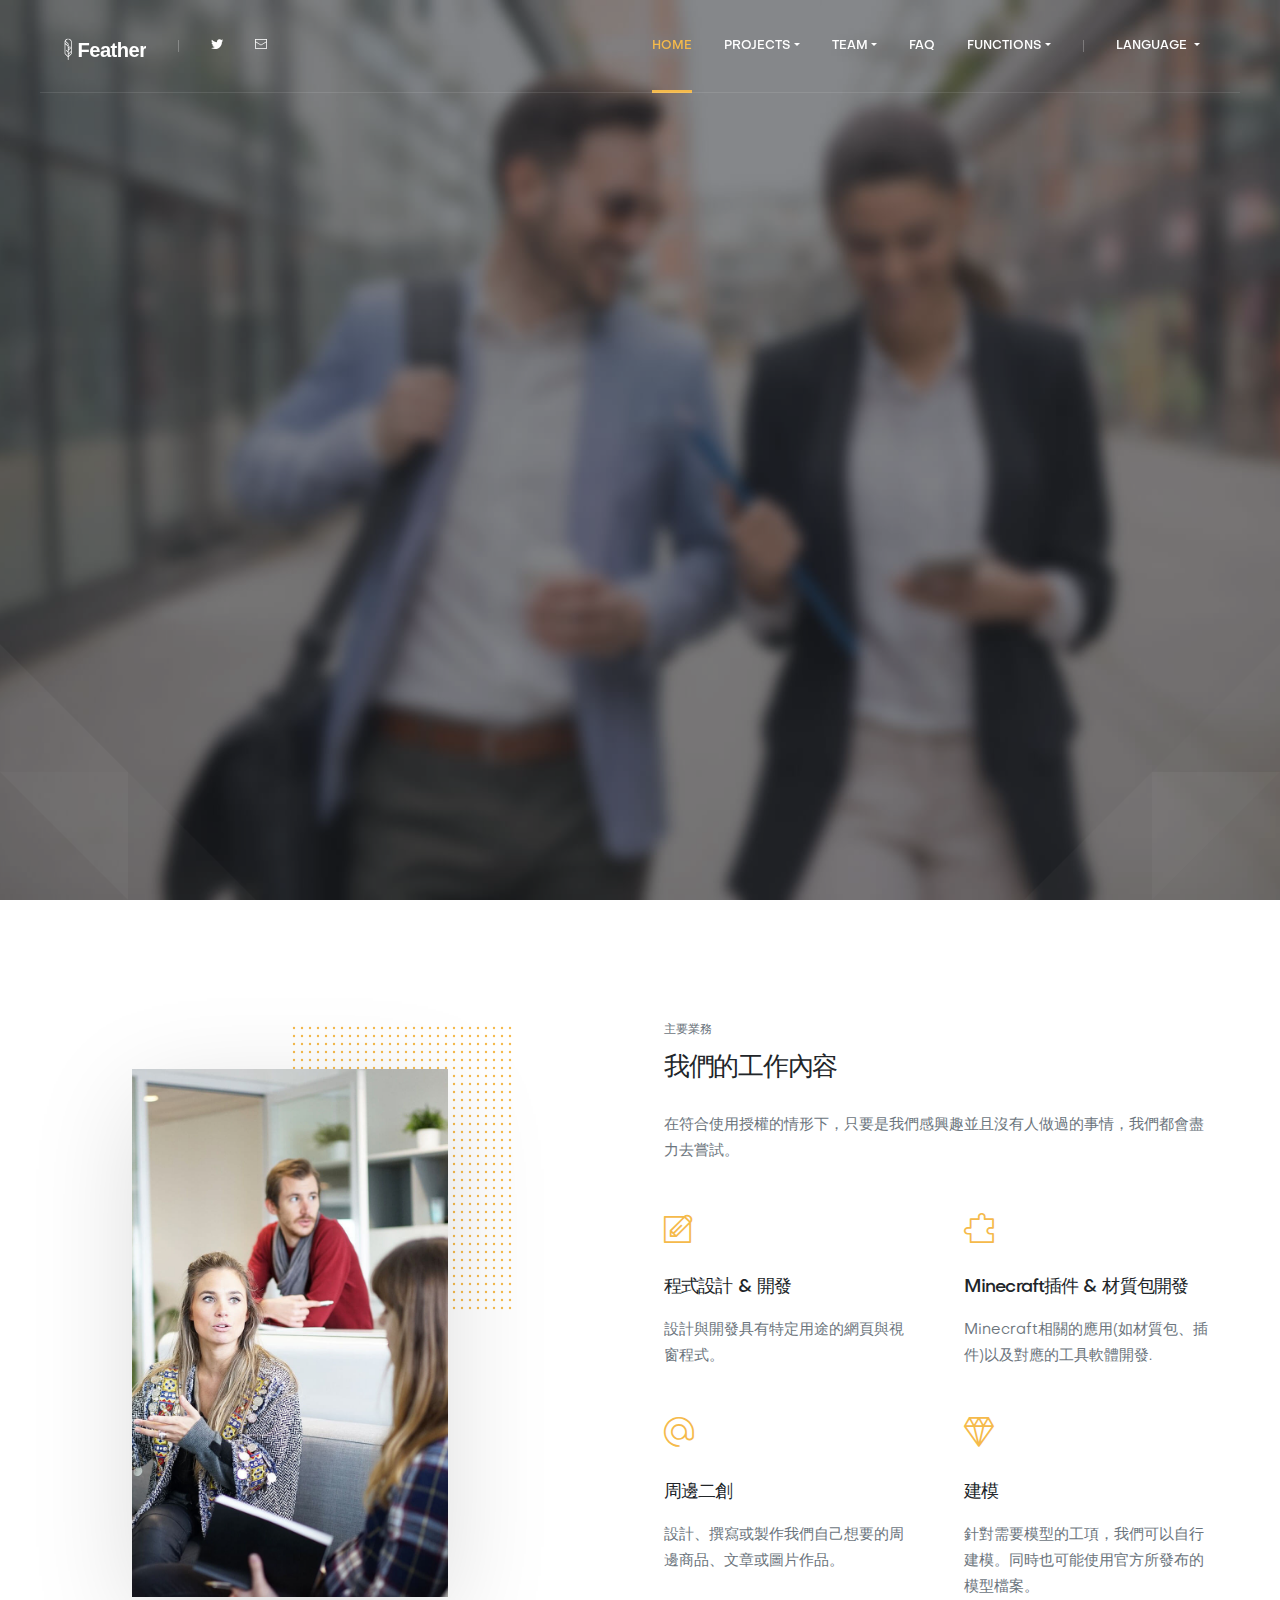
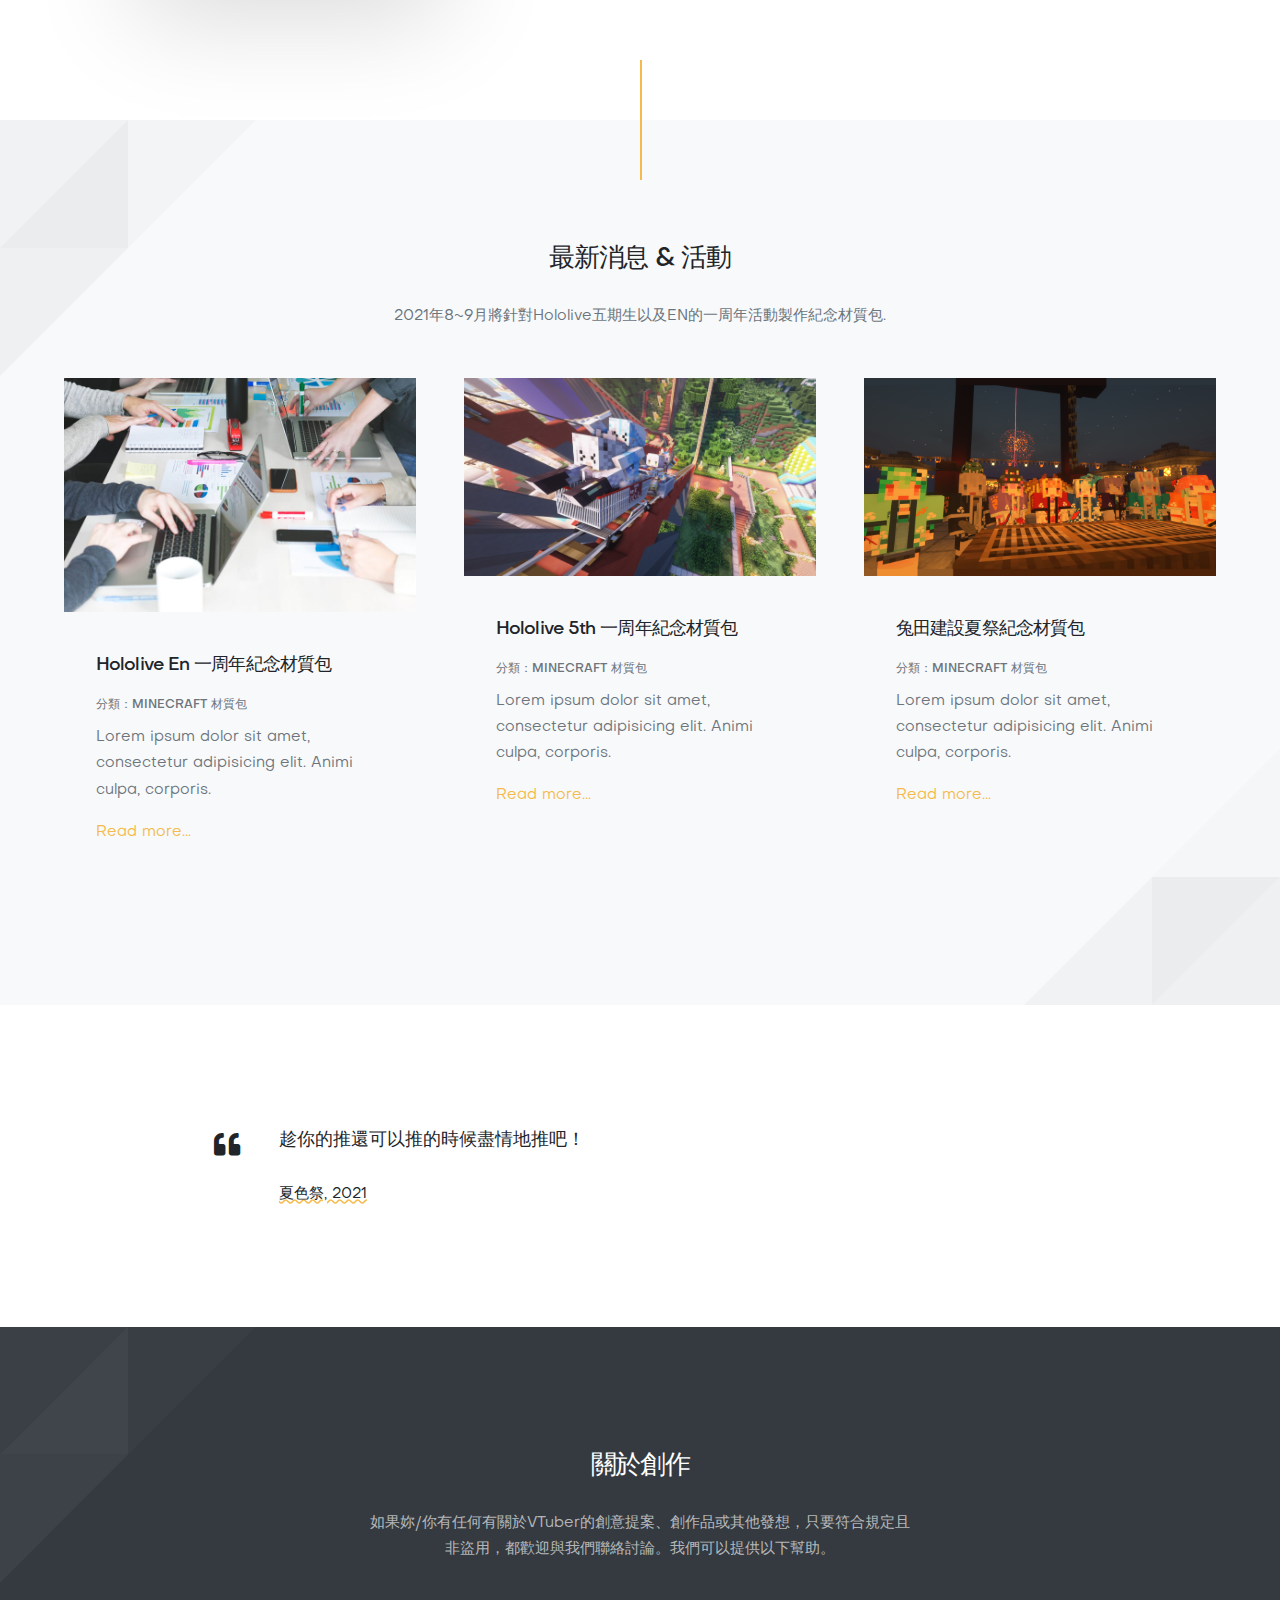
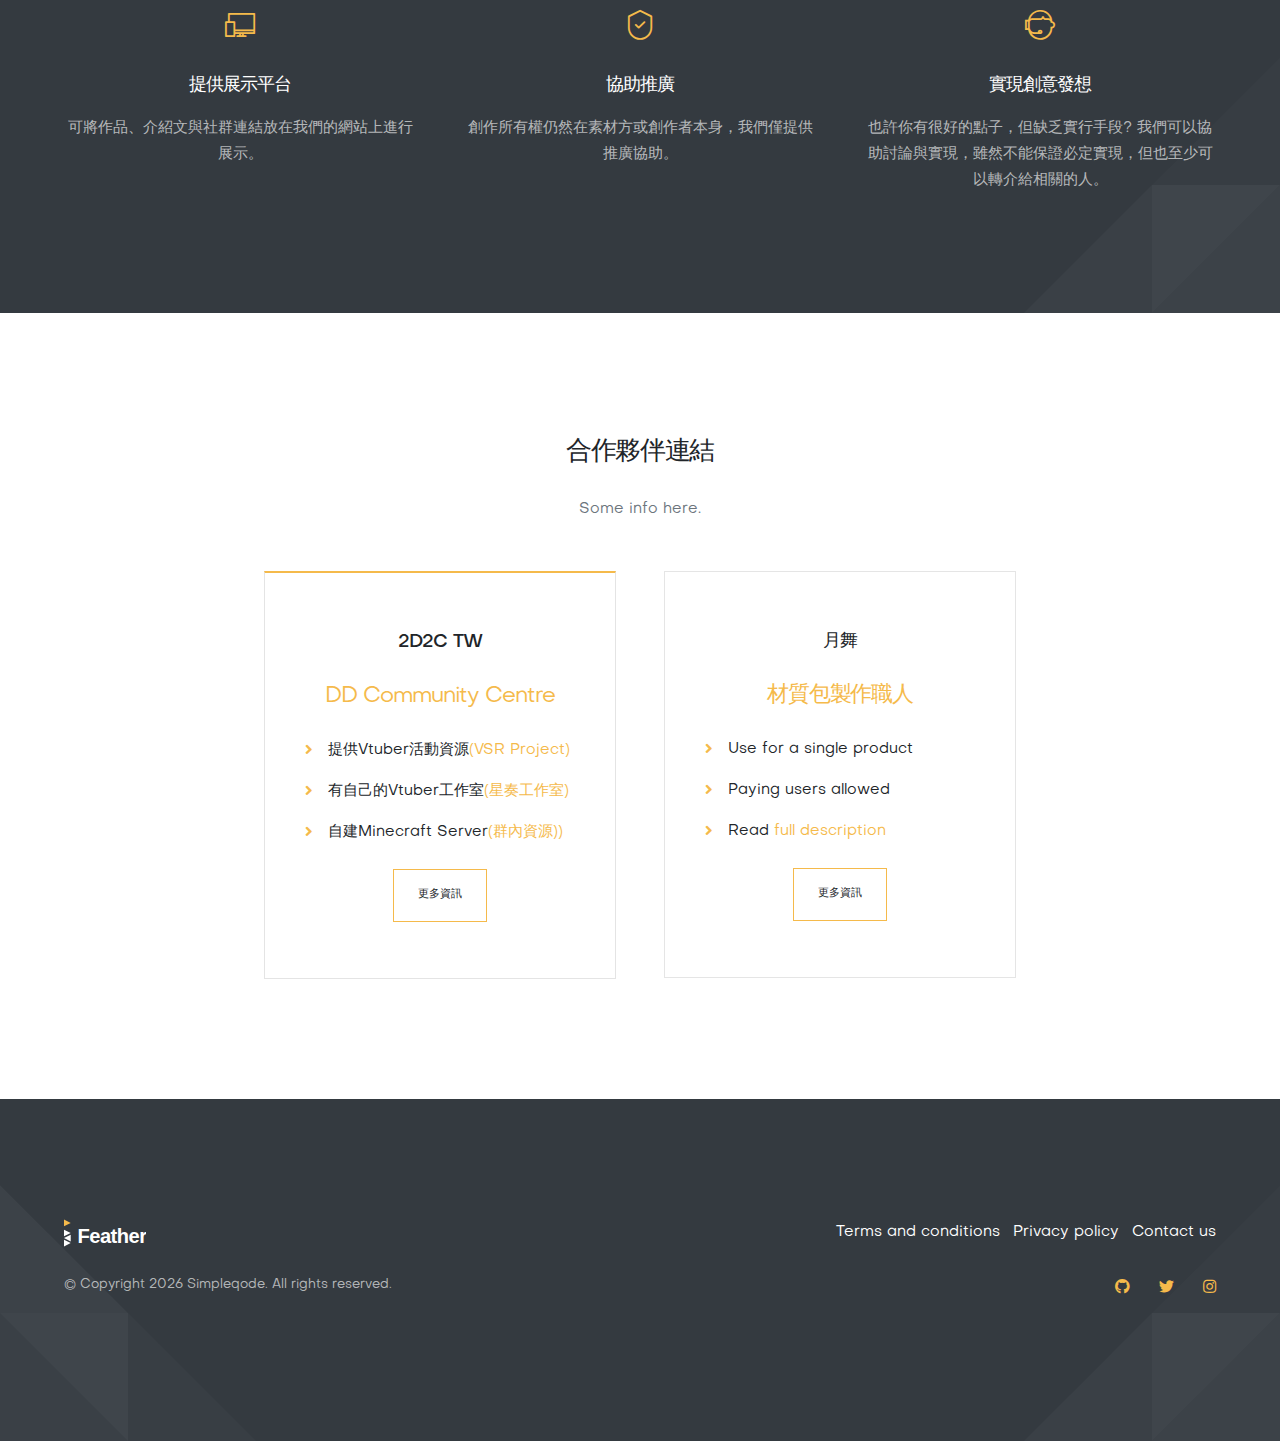
==== index.html @ ca59464d "增加metadata" ====
<!doctype html>
<html lang="en">
  <head>
    <!-- Required meta tags -->
    <meta charset="utf-8">
    <meta name="viewport" content="width=device-width, initial-scale=1, shrink-to-fit=no">

    <!-- Favicons -->
    <link rel="apple-touch-icon" sizes="180x180" href="assets/ico/apple-touch-icon.png">
    <link rel="icon" type="image/png" sizes="32x32" href="assets/ico/favicon-32x32.png">
    <link rel="icon" type="image/png" sizes="16x16" href="assets/ico/favicon-16x16.png">
    <link rel="manifest" href="assets/ico/site.webmanifest">
    <link rel="mask-icon" href="assets/ico/safari-pinned-tab.svg" color="#5bbad5">
    <link rel="shortcut icon" href="assets/ico/favicon.ico">
    <meta name="msapplication-TileColor" content="#da532c">
    <meta name="msapplication-config" content="assets/ico/browserconfig.xml">
    <meta name="theme-color" content="#ffffff">

    <!-- Plugins CSS -->
    <link rel="stylesheet" href="assets/libs/flickity/dist/flickity.min.css">
    <link rel="stylesheet" href="assets/libs/flickity-fade/flickity-fade.css">
    <link rel="stylesheet" href="assets/libs/fullpage.js/dist/fullpage.min.css">
    <link rel="stylesheet" href="assets/libs/highlightjs/styles/codepen-embed.css">
    <link rel="stylesheet" href="assets/libs/@fortawesome/fontawesome-free/css/all.min.css">
    <link rel="stylesheet" href="assets/libs/incline-icons/style.min.css">

    <!-- Theme CSS -->
    <link rel="stylesheet" href="assets/css/theme.min.css">


    <!-- Preview -->
    <title>Feather Studio | Welcome</title>

    <!-- Preview: Primary Meta Tags -->
    <meta name="title" content="Feather Studio | Welcome">
    <meta name="description" content="一個複合工作室，從虛擬到現實都是我們的創作範圍。">

    <!-- Preview: Open Graph / Facebook -->
    <meta property="og:type" content="website">
    <meta property="og:url" content="https://www.thefeatherstudio.com/">
    <meta property="og:title" content="Feather Studio | Welcome">
    <meta property="og:description" content="一個複合工作室，從虛擬到現實都是我們的創作範圍。">
    <meta property="og:image" content="">

    <!-- Preview: Twitter -->
    <meta property="twitter:card" content="summary_large_image">
    <meta property="twitter:url" content="https://www.thefeatherstudio.com/">
    <meta property="twitter:title" content="Feather Studio | Welcome">
    <meta property="twitter:description" content="一個複合工作室，從虛擬到現實都是我們的創作範圍。">
    <meta property="twitter:image" content="">
  </head>
  <body>

    <!-- NAVBAR
    ================================================= -->
    <nav class="navbar navbar-expand-xl navbar-dark  navbar-togglable  fixed-top">
      <div class="container">

        <!-- Temp svg -->
        <div style="display:none" >
          <svg id="feather-icon" version="1.0" xmlns="http://www.w3.org/2000/svg"
            viewBox="0 0 512.000000 512.000000" preserveAspectRatio="xMidYMid meet">
            <g transform="translate(0.000000,512.000000) scale(0.100000,-0.100000)" fill="currentColor" stroke="none">
              <path d="M2410 5114 c-14 -3 -56 -15 -95 -26 -239 -70 -446 -256 -543 -490
      -65 -157 -63 -88 -60 -1633 l3 -1400 29 -65 c27 -59 62 -98 378 -415 l348
      -351 0 -319 c0 -330 6 -387 40 -405 24 -13 76 -13 100 0 34 18 40 75 40 405
      l0 319 348 351 c316 317 351 356 378 415 l29 65 3 1400 c2 1252 1 1408 -14
      1480 -60 301 -286 549 -589 645 -56 18 -99 23 -220 25 -82 2 -161 1 -175 -1z
      m368 -197 c201 -72 354 -225 430 -429 l27 -73 3 -655 2 -655 -295 -295 -295
      -295 0 135 0 134 210 211 c183 184 210 215 210 242 0 45 -9 62 -41 78 -55 29
      -65 22 -225 -137 l-153 -151 -3 426 -3 427 -349 349 -348 348 37 59 c78 121
      221 235 350 278 99 32 122 35 245 32 105 -2 137 -7 198 -29z m-308 -1282 l0
      -180 -295 295 -295 295 0 166 c0 91 3 169 7 173 4 4 137 -123 295 -281 l288
      -288 0 -180z m0 -985 l0 -565 -147 147 c-88 87 -159 149 -174 153 -31 8 -83
      -16 -93 -40 -3 -9 -6 -31 -6 -48 0 -27 27 -58 210 -242 l210 -211 0 -434 0
      -435 -275 275 c-198 199 -280 288 -294 320 -20 44 -21 60 -21 1140 l0 1095
      295 -295 295 -295 0 -565z m475 -780 l-295 -295 0 350 0 350 293 293 292 292
      3 -347 2 -348 -295 -295z m279 -290 c-14 -36 -72 -100 -295 -325 l-279 -280 0
      180 0 180 293 293 292 292 3 -147 c2 -119 -1 -157 -14 -193z" />
            </g>
          </svg>
        </div>
        <!-- Brand -->    
        <a class="navbar-brand" href="index.html">
          <svg class="navbar-brand-svg" viewBox="0 0 245 80" xmlns="http://www.w3.org/2000/svg" xmlns:xlink="http://www.w3.org/1999/xlink">
            <!-- <path d="M0 0 L 20 10 L 0 20 Z" class="navbar-brand-svg-i" fill="currentColor"></path>
            <path d="M0 30 L 20 40 L 0 50 Z M20 45 L 0 55 L 20 65 Z M0 60 L 20 70 L 0 80 Z" fill="currentColor"></path> -->
            <use xlink:href="#feather-icon" x="-110" y="15" height="4rem" />
            <text x="40" y="70" font-family="Arial, sans-serif" font-size="60" font-weight="bold" letter-spacing="-.025em" fill="currentColor">Feather.</text>
          </svg>
        </a>
  
        <!-- Toggler -->
        <button class="navbar-toggler" type="button" data-toggle="collapse" data-target="#navbarCollapse" aria-controls="navbarCollapse" aria-expanded="false" aria-label="Toggle navigation">
          <span class="navbar-toggler-icon"></span>
        </button>
  
        <!-- Collapse -->
        <div class="collapse navbar-collapse" id="navbarCollapse">

          <!-- Social -->
          <ul class="navbar-nav mr-auto">
            <li class="nav-item-divider">
              <span class="nav-link">
                <span></span>
              </span>
            </li>
            <!-- <li class="nav-item">
              <a href="#" class="nav-link">
                <i class="fab fa-github"></i> 
                <span class="d-xl-none ml-2">
                  Github
                </span>
              </a>
            </li> -->
            <li class="nav-item">
              <a href="https://twitter.com/Feather_Studio_" class="nav-link">
                <i class="fab fa-twitter"></i> 
                <span class="d-xl-none ml-2">
                  Twitter
                </span>
              </a>
            </li>
            <li class="nav-item">
              <a href="holotexturepack@gmail.com" class="nav-link">
                <i class="fab icon-envelope"></i> 
                <span class="d-xl-none ml-2">
                  E-Mail
                </span>
              </a>
            </li>
          </ul>

          <!-- Links -->
          <ul class="navbar-nav ml-auto">
            <li class="nav-item  active ">
              <a class="nav-link" href="index.html" data-i18n="navbar-home">
                首頁
              </a>
            </li>

            <li class="nav-item dropdown">
              <a class="nav-link dropdown-toggle" href="#" id="navbarPages" role="button" data-toggle="dropdown" aria-haspopup="true" aria-expanded="false" data-i18n="navbar-projects">
                專案計畫
              </a>
              <ul class="dropdown-menu" aria-labelledby="navbarPages">
                <li class="dropright">
                  <a class="dropdown-item dropdown-toggle" href="#" id="pagesBlog" role="button" data-toggle="dropdown" aria-haspopup="true" aria-expanded="false">
                    Minecraft材質包
                  </a>
                  <div class="dropdown-menu" aria-labelledby="pagesBlog">                
                    <!-- <a class="dropdown-item " href="project-page.html".html">
                      測試
                    </a> -->
                    <a class="dropdown-item " href="../mcrp_2021_usaken_natsumatsuri.html">
                      Hololive 兔田建設夏祭篇
                    </a>
                    <a class="dropdown-item " href="../mcrp_holo5th_anniversity.html">
                      Hololive 5期生一周年紀念
                    </a>
                    <a class="dropdown-item " href="../mcrp_2021_holoen_anniversity.html">
                      Hololive English 一周年紀念
                    </a>
                    <a class="dropdown-item " href="2d2c.html">
                      2D2C專用包
                    </a>
                  </div>
                </li>
                <li class="dropright">
                  <a class="dropdown-item dropdown-toggle" href="#" id="pagesShop" role="button" data-toggle="dropdown" aria-haspopup="true" aria-expanded="false">
                    Minecraft插件
                  </a>
                  <div class="dropdown-menu" aria-labelledby="pagesShop">
                    <a class="dropdown-item " href="shop.html">
                      準備中
                    </a>                
                  </div>
                </li>

              </ul>
            </li>

            <li class="nav-item dropdown">
              <a class="nav-link dropdown-toggle" href="#" id="navbarLandings" role="button" data-toggle="dropdown" aria-haspopup="true" aria-expanded="false" data-i18n="navbar-teams">
                團隊介紹
              </a>
              <div class="dropdown-menu" aria-labelledby="navbarLandings">
                <!-- <a class="dropdown-item " href="blog.html">
                  大事記
                </a> -->
                <a class="dropdown-item " href="about.html">
                  關於我們
                </a>
                <!-- <a class="dropdown-item " href="company.html">
                  合作夥伴
                </a> -->
                <a class="dropdown-item " href="contact.html">
                  聯絡我們
                </a>
              </div>
            </li>

            <li class="nav-item ">
              <a href="faq.html" class="nav-link" data-i18n="navbar-faqs">
                常見問題
              </a>
            </li>

            <li class="nav-item dropdown">
              <a class="nav-link dropdown-toggle" href="#" id="navbarLandings" role="button" data-toggle="dropdown" aria-haspopup="true" aria-expanded="false" data-i18n="navbar-functions">
                實驗性功能
              </a>
              <div class="dropdown-menu" aria-labelledby="navbarLandings">
                <a class="dropdown-item " href="app.html">
                  施工中...
                </a>
              </div>
            </li>



            <li class="nav-item-divider">
              <span class="nav-link">
                <span></span>
              </span>
            </li>

            <li class="nav-item dropdown">
              <a class="nav-link dropdown-toggle" href="#" id="navbarLandings" role="button" data-toggle="dropdown" aria-haspopup="true" aria-expanded="false">
                Language
              </a>
              <div class="dropdown-menu switch-locale" aria-labelledby="navbarLandings">
                <a class="dropdown-item" data-locale="en" href="#">
                  English
                </a>
                <a class="dropdown-item" data-locale="ja" href="#">
                  日本語
                </a>
                <a class="dropdown-item" data-locale="zh" href="#">
                  繁體中文
                </a>            
              </div>
            </li>
          </ul>

        </div> <!-- / .navbar-collapse -->
  
      </div> <!-- / .container -->    
    </nav>

    <!-- HERO
    ================================================== -->
    <section class="section section-top section-full">

      <!-- Cover -->
      <div class="bg-cover" style="background-image: url(assets/img/42.jpg);"></div>

      <!-- Overlay -->
      <div class="bg-overlay"></div>

      <!-- Triangles -->
      <div class="bg-triangle bg-triangle-light bg-triangle-bottom bg-triangle-left"></div>
      <div class="bg-triangle bg-triangle-light bg-triangle-bottom bg-triangle-right"></div>

      <!-- Content -->
      <div class="container">
        <div class="row justify-content-center align-items-center">
          <div class="col-md-8 col-lg-7">

            <!-- Preheading -->
            <!-- <p class="font-weight-medium text-center text-xs text-uppercase text-white text-muted" data-toggle="animation" data-animation="fadeUp" data-animation-order="0" data-animation-trigger="load">
              by Simpleqode
            </p> -->
            
            <!-- Heading -->
            <h1 class="text-white text-center mb-4" data-toggle="animation" data-animation="fadeUp" data-animation-order="1" data-animation-trigger="load">
              Feather Studio
            </h1>

            <!-- Subheading -->
            <p class="lead text-white text-muted text-center mb-5" data-toggle="animation" data-animation="fadeUp" data-animation-order="2" data-animation-trigger="load">              
              一個複合工作室，從虛擬到現實都是我們的創作範圍。
            </p>

            <!-- Button -->
            <p class="text-center mb-0" data-toggle="animation" data-animation="fadeUp" data-animation-order="3" data-animation-trigger="load">
              <a href="https://themes.getbootstrap.com/product/incline-landing-page-set/" target="_blank" class="btn btn-outline-primary text-white">
                聯絡我們
              </a>
            </p>

          </div>
        </div> <!-- / .row -->
      </div> <!-- / .container -->

    </section>

    <!-- SECTIONS
    ================================================== -->
    <!-- SERVICES
        ================================================== -->
    <section class="section">

      <!-- Content -->
      <div class="container">
        <div class="row align-items-center">
          <div class="col-12 col-md-6 col-lg-5">

            <!-- Image -->
            <div class="img-effect img-effect-dotted mb-5 mb-md-0">
              <img src="assets/img/55.jpg" class="img-fluid" alt="...">
            </div>

          </div>
          <div class="col-12 col-md-6 offset-lg-1">

            <!-- Preheading -->
            <p class="mb-2 font-weight-medium text-uppercase text-xs text-muted">
              主要業務
            </p>

            <!-- Heading -->
            <h2 class="mb-4">
              我們的工作內容
            </h2>

            <!-- Subheading -->
            <p class="mb-5 text-muted">
              在符合使用授權的情形下，只要是我們感興趣並且沒有人做過的事情，我們都會盡力去嘗試。
            </p>

            <div class="row">
              <div class="col-12 col-lg-6">

                <!-- Item -->
                <div class="mb-5">

                  <!-- Icon -->
                  <div class="text-primary mb-4">
                    <span class="icon icon-edit icon-2x"></span>
                  </div>

                  <!-- Heading -->
                  <h4 class="mb-3">
                    程式設計 & 開發
                  </h4>

                  <!-- Content -->
                  <p class="text-muted mb-0">
                    設計與開發具有特定用途的網頁與視窗程式。
                  </p>

                </div>

              </div>
              <div class="col-12 col-lg-6">

                <!-- Item -->
                <div class="mb-5">

                  <!-- Icon -->
                  <div class="text-primary mb-4">
                    <span class="icon icon-puzzle icon-2x"></span>
                  </div>

                  <!-- Heading -->
                  <h4 class="mb-3">
                    Minecraft插件 & 材質包開發
                  </h4>

                  <!-- Content -->
                  <p class="text-muted mb-0">
                    Minecraft相關的應用(如材質包、插件)以及對應的工具軟體開發.
                  </p>

                </div>

              </div>
            </div> <!-- / .row -->

            <div class="row">
              <div class="col-12 col-lg-6">

                <!-- Item -->
                <div class="mb-5 mb-lg-0">

                  <!-- Icon -->
                  <div class="text-primary mb-4">
                    <span class="icon icon-at icon-2x"></span>
                  </div>

                  <!-- Heading -->
                  <h4 class="mb-3">
                    周邊二創
                  </h4>

                  <!-- Content -->
                  <p class="text-muted mb-0">
                    設計、撰寫或製作我們自己想要的周邊商品、文章或圖片作品。
                  </p>

                </div>

              </div>
              <div class="col-12 col-lg-6">

                <!-- Item -->
                <div class="mb-0">

                  <!-- Icon -->
                  <div class="text-primary mb-4">
                    <span class="icon icon-diamond icon-2x"></span>
                  </div>

                  <!-- Heading -->
                  <h4 class="mb-3">
                    建模
                  </h4>

                  <!-- Content -->
                  <p class="text-muted mb-0">
                    針對需要模型的工項，我們可以自行建模。同時也可能使用官方所發布的模型檔案。
                  </p>

                </div>

              </div>
            </div> <!-- / .row -->

          </div>
        </div> <!-- / .row -->
      </div> <!-- / .container -->

    </section>

    <!-- NEWS
        ================================================== -->
    <section class="section bg-light">

      <!-- Line -->
      <div class="line line-top"></div>

      <!-- Triangles -->
      <div class="bg-triangle bg-triangle-dark bg-triangle-top bg-triangle-left"></div>
      <div class="bg-triangle bg-triangle-dark bg-triangle-bottom bg-triangle-right"></div>

      <!-- Content -->
      <div class="container">
        <div class="row justify-content-center">
          <div class="col-md-8 col-lg-6">

            <!-- Heading -->
            <h2 class="mb-4 text-center">
              最新消息 & 活動
            </h2>

            <!-- Subheading -->
            <p class="text-center text-muted mb-5">
              2021年8~9月將針對Hololive五期生以及EN的一周年活動製作紀念材質包.
            </p>

          </div>
        </div> <!-- / .row -->
        <div class="row">
          <div class="col-md-4">

            <!-- Card -->
            <div class="card border-0 mb-3 mb-md-0">

              <!-- Image -->
              <img src="assets/img/24.jpg" class="card-img-top" alt="...">

              <!-- Body -->
              <div class="card-body">

                <!-- Title -->
                <h4 class="card-title">
                  Hololive En 一周年紀念材質包
                </h4>

                <!-- subheading -->
                <p class="mb-2 font-weight-medium text-uppercase text-xs text-muted">
                  分類：minecraft 材質包
                </p>

                <!-- Text -->
                <p class="card-text text-muted">
                  Lorem ipsum dolor sit amet, consectetur adipisicing elit. Animi culpa, corporis.
                </p>

                <!-- Link -->
                <a href="#!">
                  Read more...
                </a>

              </div>

            </div> <!-- / .card -->

          </div>
          <div class="col-md-4">

            <!-- Card -->
            <div class="card border-0 mb-3 mb-md-0">

              <!-- Image -->
              <img src="assets/img/project-5thAnniversary/5th_roller_coaster.jpg" class="card-img-top" alt="...">

              <!-- Body -->
              <div class="card-body">

                <!-- Title -->
                <h4 class="card-title">
                  Hololive 5th 一周年紀念材質包
                </h4>

                <!-- subheading -->
                <p class="mb-2 font-weight-medium text-uppercase text-xs text-muted">
                  分類：minecraft 材質包
                </p>

                <!-- Text -->
                <p class="card-text text-muted">
                  Lorem ipsum dolor sit amet, consectetur adipisicing elit. Animi culpa, corporis.
                </p>

                <!-- Link -->
                <a href="#!">
                  Read more...
                </a>

              </div>

            </div> <!-- / .card -->

          </div>
          <div class="col-md-4">

            <!-- Card -->
            <div class="card border-0">

              <!-- Image -->
              <img src="assets/img/project-summer/bg_1920x1080.png" class="card-img-top" alt="...">

              <!-- Body -->
              <div class="card-body">

                <!-- Title -->
                <h4 class="card-title">
                  兔田建設夏祭紀念材質包
                </h4>

                <!-- subheading -->
                <p class="mb-2 font-weight-medium text-uppercase text-xs text-muted">
                  分類：minecraft 材質包
                </p>
            
                <!-- Text -->
                <p class="card-text text-muted">
                  Lorem ipsum dolor sit amet, consectetur adipisicing elit. Animi culpa, corporis.
                </p>

                <!-- Link -->
                <a href="#!">
                  Read more...
                </a>

              </div>

            </div> <!-- / .card -->

          </div>
        </div> <!-- / .row -->
      </div> <!-- / .container -->

    </section>

    <!-- QUOTE
    ================================================== -->
    <section class="section">

      <!-- Content -->
      <div class="container">
        <div class="row justify-content-center">
          <div class="col-md-9">

            <!-- Quote -->
            <div class="quote">
              <blockquote class="quote-blockquote">
                <p class="quote-blockquote-content">
                  趁你的推還可以推的時候盡情地推吧！
                </p>
                <footer class="quote-blockquote-footer">
                  <span class="text-zigzag">
                    夏色祭, 2021
                  </span>
                </footer>
              </blockquote>
            </div> <!-- / .quote -->

          </div>
        </div> <!-- / .row -->
      </div> <!-- / .container -->

    </section>

    <!-- FEATURES (改成人員徵求、創意徵求)
    ================================================== -->
    <section class="section bg-dark">

      <!-- Triangles -->
      <div class="bg-triangle bg-triangle-light bg-triangle-top bg-triangle-left"></div>
      <div class="bg-triangle bg-triangle-light bg-triangle-bottom bg-triangle-right"></div>

      <!-- Content -->
      <div class="container">
        <div class="row justify-content-center">
          <div class="col-md-8 col-lg-6">

            <!-- Heading -->
            <h2 class="text-white text-center mb-4">
              關於創作
            </h2>

            <!-- Subheading -->
            <p class="text-white text-muted text-center mb-5">
              如果妳/你有任何有關於VTuber的創意提案、創作品或其他發想，只要符合規定且非盜用，都歡迎與我們聯絡討論。我們可以提供以下幫助。
            </p>

          </div>
        </div> <!-- / .row -->
        <div class="row">
          <div class="col-md-4">

            <!-- Item -->
            <div class="text-center mb-5 mb-md-0">

              <!-- Icon -->
              <div class="text-primary mb-4">
                <span class="icon-devices icon-2x"></span>
              </div>

              <!-- Heading -->
              <h4 class="text-white mb-3">
                提供展示平台
              </h4>

              <!-- Content -->
              <p class="text-white text-muted mb-0">
                可將作品、介紹文與社群連結放在我們的網站上進行展示。
              </p>

            </div>

          </div>
          <div class="col-md-4">

            <!-- Item -->
            <div class="text-center mb-5 mb-md-0">

              <!-- Icon -->
              <div class="text-primary mb-4">
                <span class="icon-shield icon-2x"></span>
              </div>

              <!-- Heading -->
              <h4 class="text-white mb-3">
                協助推廣
              </h4>

              <!-- Content -->
              <p class="text-white text-muted mb-0">
                創作所有權仍然在素材方或創作者本身，我們僅提供推廣協助。
              </p>

            </div>

          </div>
          <div class="col-md-4">

            <!-- Item -->
            <div class="text-center">

              <!-- Icon -->
              <div class="text-primary mb-4">
                <span class="icon icon-support icon-2x"></span>
              </div>

              <!-- Heading -->
              <h4 class="text-white mb-3">
                實現創意發想
              </h4>

              <!-- Content -->
              <p class="text-white text-muted mb-0">
                也許你有很好的點子，但缺乏實行手段? 我們可以協助討論與實現，雖然不能保證必定實現，但也至少可以轉介給相關的人。
              </p>

            </div>

          </div>
        </div> <!-- / .row -->
      </div> <!-- / .container -->

    </section>

    <!-- PRICING (友站)
    ================================================== -->
    <section class="section">

      <!-- Content -->
      <div class="container">
        <div class="row justify-content-center">
          <div class="col-md-8 col-lg-6">

            <!-- Heading -->
            <h2 class="text-center mb-4">
              合作夥伴連結
            </h2>

            <!-- Subheading -->
            <p class="text-muted text-center mb-5">
              Some info here.
            </p>

          </div>
        </div> <!-- / .row -->
        <div class="row justify-content-center">
          <div class="col-md-6 col-lg-4">

            <!-- Card -->
            <div class="card card-lg bg-white card-active mb-3 mb-lg-0">

              <!-- Body -->
              <div class="card-body text-center">

                <!-- Title -->
                <h4 class="card-title">
                  2D2C TW
                </h4>

                <!-- Price -->
                <h3 class="card-title font-weight-normal text-primary">
                  DD Community Centre
                </h3>

                <!-- Text -->
                <ul class="card-text list-iconed">
                  <li class="list-iconed-item">
                    提供Vtuber活動資源<a href="https://hackmd.io/@2d2c/info#VSR-Project" target="_blank">(VSR Project)</a>
                  </li>
                  <li class="list-iconed-item">
                    有自己的Vtuber工作室<a href="https://hackmd.io/@2d2c/info#%E6%98%9F%E5%A5%8F%E5%B7%A5%E4%BD%9C%E5%AE%A4-Seisou-Studio" target="_blank">(星奏工作室)</a>
                  </li>
                  <li class="list-iconed-item">
                    自建Minecraft Server<a href="https://hackmd.io/@2d2c/info#2D2C-TWDD-Community-Centre%E5%85%AC%E9%96%8B%E7%BE%A4" target="_blank">(群內資源))</a>
                  </li>
                </ul>

                <!-- Button -->
                <a href="https://hackmd.io/@2d2c/info#%E8%B3%87%E8%A8%8A" target="_blank" class="btn btn-outline-primary">
                  更多資訊
                </a>

              </div>

            </div> <!-- / .card -->

          </div>
          <div class="col-md-6 col-lg-4">

            <!-- Card -->
            <div class="card card-lg bg-white">

              <!-- Body -->
              <div class="card-body text-center">

                <!-- Title -->
                <h4 class="card-title">
                  月舞
                </h4>

                <!-- Price -->
                <h3 class="card-title font-weight-normal text-primary">
                  材質包製作職人
                </h3>

                <!-- Text -->
                <ul class="card-text list-iconed">
                  <li class="list-iconed-item">
                    Use for a single product
                  </li>
                  <li class="list-iconed-item">
                    Paying users allowed
                  </li>
                  <li class="list-iconed-item">
                    Read&nbsp;<a href="https://themes.getbootstrap.com/licenses/#fullExtendedLicense" target="_blank">full description</a>
                  </li>
                </ul>

                <!-- Button -->
                <a href="../../月舞.html" target="_self" class="btn btn-outline-primary">
                  更多資訊
                </a>

              </div>

            </div> <!-- / .card -->

          </div>
        </div> <!-- / .row -->
      </div> <!-- / .container -->

    </section>


    <!-- FOOTER
    ================================================== -->
    <footer class="section bg-dark">

      <!-- Triangles -->
      <div class="bg-triangle bg-triangle-light bg-triangle-bottom bg-triangle-left"></div>
      <div class="bg-triangle bg-triangle-light bg-triangle-bottom bg-triangle-right"></div>

      <!--Content -->
      <div class="container">
        <div class="row align-self-center">
          <div class="col-md-auto">

            <!-- Brand -->
            <p>
              <a href="#" class="footer-brand text-white">
                <svg class="footer-brand-svg" viewBox="0 0 245 80" xmlns="http://www.w3.org/2000/svg" xmlns:xlink="http://www.w3.org/1999/xlink">
                  <path d="M0 0 L 20 10 L 0 20 Z" class="text-primary" fill="currentColor"></path>
                  <path d="M0 30 L 20 40 L 0 50 Z M20 45 L 0 55 L 20 65 Z M0 60 L 20 70 L 0 80 Z" fill="currentColor"></path>
                  <text x="40" y="70" font-family="Arial, sans-serif" font-size="60" font-weight="bold" letter-spacing="-.025em" fill="currentColor">Feather</text>
                </svg>
              </a>
            </p>
        
          </div>
          <div class="col-md">
        
            <!-- Links -->
            <ul class="list-unstyled list-inline text-md-right">
              <li class="list-inline-item mr-2">
                <a href="#" class="text-white">
                  Terms and conditions
                </a>
              </li>
              <li class="list-inline-item mr-2">
                <a href="#" class="text-white">
                  Privacy policy
                </a>
              </li>
              <li class="list-inline-item">
                <a href="#" class="text-white">
                  Contact us
                </a>
              </li>
            </ul>

          </div>
        </div> <!-- / .row -->
        <div class="row align-items-center">
          <div class="col-md">
        
            <!-- Copyright -->
            <p class="text-white text-muted">
              <small>
                &copy; Copyright <span class="current-year"></span> Simpleqode. All rights reserved.
              </small>
            </p>

          </div>
          <div class="col-md">
        
            <!-- Social links -->
            <ul class="list-inline list-unstyled text-md-right">
              <li class="list-inline-item">
                <a href="#">
                  <i class="fab fa-github"></i>
                </a>
              </li>
              <li class="list-inline-item ml-3">
                <a href="#">
                  <i class="fab fa-twitter"></i>
                </a>
              </li>
              <li class="list-inline-item ml-3">
                <a href="#">
                  <i class="fab fa-instagram"></i>
                </a>
              </li>
            </ul>

          </div>
        </div> <!-- / .row -->
      </div> <!-- / .container -->

    </footer>

    <!-- JAVASCRIPT
    ================================================== -->
    <!-- Global JS -->
    <script src="assets/libs/jquery/dist/jquery.min.js"></script>
    <!-- <script src="https://maps.googleapis.com/maps/api/js?key=AIzaSyCnKt8_N4-FKOnhI_pSaDL7g_g-XI1-R9E"></script> -->

    <!-- Plugins JS -->
    <script src="assets/libs/bootstrap/dist/js/bootstrap.bundle.min.js"></script>
    <script src="assets/libs/flickity/dist/flickity.pkgd.min.js"></script>
    <script src="assets/libs/flickity-fade/flickity-fade.js"></script>
    <script src="assets/libs/jquery-parallax.js/parallax.min.js"></script>
    <script src="assets/libs/waypoints/lib/jquery.waypoints.min.js"></script>
    <script src="assets/libs/waypoints/lib/shortcuts/inview.min.js"></script>
    <script src="assets/libs/fullpage.js/vendors/scrolloverflow.min.js"></script>
    <script src="assets/libs/fullpage.js/dist/fullpage.min.js"></script>
    <script src="assets/libs/highlightjs/highlight.pack.min.js"></script>

    <!-- Theme JS -->
    <script src="assets/js/theme.min.js"></script>

    <!-- i18n releated JS -->
    <!-- <script src="assets/libs/@wikimedia/jquery.i18n/libs/CLDRPluralRuleParser/src/CLDRPluralRuleParser.js"></script>
    <script src="assets/libs/@wikimedia/jquery.i18n/src/jquery.i18n.js"></script>
    <script src="assets/libs/@wikimedia/jquery.i18n/src/jquery.i18n.messagestore.js"></script>
    <script src="assets/libs/@wikimedia/jquery.i18n/src/jquery.i18n.fallbacks.js"></script>
    <script src="assets/libs/@wikimedia/jquery.i18n/src/jquery.i18n.language.js"></script>
    <script src="assets/libs/@wikimedia/jquery.i18n/src/jquery.i18n.parser.js"></script>
    <script src="assets/libs/@wikimedia/jquery.i18n/src/jquery.i18n.emitter.js"></script>
    <script src="assets/libs/@wikimedia/jquery.i18n/src/jquery.i18n.emitter.bidi.js"></script> -->
    <script src="assets/i18n/CLDRPluralRuleParser.js"></script>
    <script src="assets/i18n/jquery.i18n.js"></script>
    <script src="assets/i18n/jquery.i18n.messagestore.js"></script>
    <script src="assets/i18n/jquery.i18n.fallbacks.js"></script>
    <script src="assets/i18n/jquery.i18n.language.js"></script>
    <script src="assets/i18n/jquery.i18n.parser.js"></script>
    <script src="assets/i18n/jquery.i18n.emitter.js"></script>
    <script src="assets/i18n/jquery.i18n.emitter.bidi.js"></script>

    <script src="assets/libs/historyjs/scripts/bundled/html4+html5/jquery.history.js"></script>
    <script src="assets/libs/js-url/url.min.js"></script>
    <script src="assets/i18n/global_languages.js"></script>

  </body>
</html>
---- assets/libs/highlightjs/styles/codepen-embed.css ----
/*
  codepen.io Embed Theme
  Author: Justin Perry <http://github.com/ourmaninamsterdam>
  Original theme - https://github.com/chriskempson/tomorrow-theme
*/

.hljs {
  display: block;
  overflow-x: auto;
  padding: 0.5em;
  background: #222;
  color: #fff;
}

.hljs-comment,
.hljs-quote {
  color: #777;
}

.hljs-variable,
.hljs-template-variable,
.hljs-tag,
.hljs-regexp,
.hljs-meta,
.hljs-number,
.hljs-built_in,
.hljs-builtin-name,
.hljs-literal,
.hljs-params,
.hljs-symbol,
.hljs-bullet,
.hljs-link,
.hljs-deletion {
  color: #ab875d;
}

.hljs-section,
.hljs-title,
.hljs-name,
.hljs-selector-id,
.hljs-selector-class,
.hljs-type,
.hljs-attribute {
  color: #9b869b;
}

.hljs-string,
.hljs-keyword,
.hljs-selector-tag,
.hljs-addition {
  color: #8f9c6c;
}

.hljs-emphasis {
  font-style: italic;
}

.hljs-strong {
  font-weight: bold;
}
---- assets/libs/incline-icons/style.min.css ----
@font-face{font-family:icomoon;src:url(fonts/icomoon.eot?da8i37);src:url(fonts/icomoon.eot?da8i37#iefix) format('embedded-opentype'),url(fonts/icomoon.ttf?da8i37) format('truetype'),url(fonts/icomoon.woff?da8i37) format('woff'),url(fonts/icomoon.svg?da8i37#icomoon) format('svg');font-weight:400;font-style:normal}[class*=" icon-"],[class^=icon-]{font-family:icomoon!important;speak:none;font-style:normal;font-weight:400;font-variant:normal;text-transform:none;line-height:1;-webkit-font-smoothing:antialiased;-moz-osx-font-smoothing:grayscale}.icon-arrow-right:before{content:"\e91b"}.icon-quote:before{content:"\e91c"}.icon-arrow-left:before{content:"\e91d"}.icon-shield:before{content:"\e91a"}.icon-devices:before{content:"\e919"}.icon-home:before{content:"\e918"}.icon-bed:before{content:"\e915"}.icon-pool:before{content:"\e916"}.icon-drawing:before{content:"\e917"}.icon-puzzle:before{content:"\e912"}.icon-extend:before{content:"\e913"}.icon-code:before{content:"\e914"}.icon-at:before{content:"\e900"}.icon-building:before{content:"\e901"}.icon-businessman:before{content:"\e902"}.icon-camera:before{content:"\e903"}.icon-cart:before{content:"\e904"}.icon-case:before{content:"\e905"}.icon-clock:before{content:"\e906"}.icon-comment:before{content:"\e907"}.icon-diamond:before{content:"\e908"}.icon-edit:before{content:"\e909"}.icon-envelope:before{content:"\e90a"}.icon-layers:before{content:"\e90b"}.icon-lock:before{content:"\e90c"}.icon-marker:before{content:"\e90d"}.icon-person:before{content:"\e90e"}.icon-support:before{content:"\e90f"}.icon-tick:before{content:"\e910"}.icon-truck:before{content:"\e911"}
---- assets/css/theme.min.css ----
@charset "UTF-8";/*!
 * Bootstrap v4.4.1 (https://getbootstrap.com/)
 * Copyright 2011-2019 The Bootstrap Authors
 * Copyright 2011-2019 Twitter, Inc.
 * Licensed under MIT (https://github.com/twbs/bootstrap/blob/master/LICENSE)
 */:root{--blue:#007bff;--indigo:#6610f2;--purple:#6f42c1;--pink:#e83e8c;--red:#dc3545;--orange:#fd7e14;--yellow:#ffc107;--green:#28a745;--teal:#20c997;--cyan:#17a2b8;--white:#fff;--gray:#6c757d;--gray-dark:#343a40;--primary:#f5ba4b;--secondary:#6c757d;--success:#28a745;--info:#17a2b8;--warning:#ffc107;--danger:#dc3545;--light:#f8f9fa;--dark:#343a40;--breakpoint-xs:0;--breakpoint-sm:576px;--breakpoint-md:768px;--breakpoint-lg:992px;--breakpoint-xl:1200px;--font-family-sans-serif:"Objective",sans-serif;--font-family-monospace:SFMono-Regular,Menlo,Monaco,Consolas,"Liberation Mono","Courier New",monospace}*,::after,::before{box-sizing:border-box}html{font-family:sans-serif;line-height:1.15;-webkit-text-size-adjust:100%;-webkit-tap-highlight-color:transparent}article,aside,figcaption,figure,footer,header,hgroup,main,nav,section{display:block}body{margin:0;font-family:Objective,sans-serif;font-size:.9375rem;font-weight:400;line-height:1.75;color:#212529;text-align:left;background-color:#fff}[tabindex="-1"]:focus:not(:focus-visible){outline:0!important}hr{box-sizing:content-box;height:0;overflow:visible}h1,h2,h3,h4,h5,h6{margin-top:0;margin-bottom:.5rem}p{margin-top:0;margin-bottom:1.5rem}abbr[data-original-title],abbr[title]{text-decoration:underline;-webkit-text-decoration:underline dotted;text-decoration:underline dotted;cursor:help;border-bottom:0;-webkit-text-decoration-skip-ink:none;text-decoration-skip-ink:none}address{margin-bottom:1rem;font-style:normal;line-height:inherit}dl,ol,ul{margin-top:0;margin-bottom:1rem}ol ol,ol ul,ul ol,ul ul{margin-bottom:0}dt{font-weight:600}dd{margin-bottom:.5rem;margin-left:0}blockquote{margin:0 0 1rem}b,strong{font-weight:bolder}small{font-size:80%}sub,sup{position:relative;font-size:75%;line-height:0;vertical-align:baseline}sub{bottom:-.25em}sup{top:-.5em}a{color:#f5ba4b;text-decoration:none;background-color:transparent}a:hover{color:#e79b0d;text-decoration:underline}a:not([href]){color:inherit;text-decoration:none}a:not([href]):hover{color:inherit;text-decoration:none}code,kbd,pre,samp{font-family:SFMono-Regular,Menlo,Monaco,Consolas,"Liberation Mono","Courier New",monospace;font-size:1em}pre{margin-top:0;margin-bottom:1rem;overflow:auto}figure{margin:0 0 1rem}img{vertical-align:middle;border-style:none}svg{overflow:hidden;vertical-align:middle}table{border-collapse:collapse}caption{padding-top:.75rem;padding-bottom:.75rem;color:#6c757d;text-align:left;caption-side:bottom}th{text-align:inherit}label{display:inline-block;margin-bottom:.5rem}button{border-radius:0}button:focus{outline:1px dotted;outline:5px auto -webkit-focus-ring-color}button,input,optgroup,select,textarea{margin:0;font-family:inherit;font-size:inherit;line-height:inherit}button,input{overflow:visible}button,select{text-transform:none}select{word-wrap:normal}[type=button],[type=reset],[type=submit],button{-webkit-appearance:button}[type=button]:not(:disabled),[type=reset]:not(:disabled),[type=submit]:not(:disabled),button:not(:disabled){cursor:pointer}[type=button]::-moz-focus-inner,[type=reset]::-moz-focus-inner,[type=submit]::-moz-focus-inner,button::-moz-focus-inner{padding:0;border-style:none}input[type=checkbox],input[type=radio]{box-sizing:border-box;padding:0}input[type=date],input[type=datetime-local],input[type=month],input[type=time]{-webkit-appearance:listbox}textarea{overflow:auto;resize:vertical}fieldset{min-width:0;padding:0;margin:0;border:0}legend{display:block;width:100%;max-width:100%;padding:0;margin-bottom:.5rem;font-size:1.5rem;line-height:inherit;color:inherit;white-space:normal}progress{vertical-align:baseline}[type=number]::-webkit-inner-spin-button,[type=number]::-webkit-outer-spin-button{height:auto}[type=search]{outline-offset:-2px;-webkit-appearance:none}[type=search]::-webkit-search-decoration{-webkit-appearance:none}::-webkit-file-upload-button{font:inherit;-webkit-appearance:button}output{display:inline-block}summary{display:list-item;cursor:pointer}template{display:none}[hidden]{display:none!important}.h1,.h2,.h3,.h4,.h5,.h6,h1,h2,h3,h4,h5,h6{margin-bottom:.5rem;font-weight:500;line-height:1.5;color:#212529}.h1,h1{font-size:2.125rem}.h2,h2{font-size:1.625rem}.h3,h3{font-size:1.375rem}.h4,h4{font-size:1.125rem}.h5,h5{font-size:1rem}.h6,h6{font-size:.9375rem}.lead{font-size:1rem;font-weight:400}.display-1{font-size:6rem;font-weight:500;line-height:1.35}.display-2{font-size:5.5rem;font-weight:500;line-height:1.35}.display-3{font-size:4.5rem;font-weight:500;line-height:1.35}.display-4{font-size:3.5rem;font-weight:500;line-height:1.35}hr{margin-top:1rem;margin-bottom:1rem;border:0;border-top:1px solid rgba(0,0,0,.1)}.small,small{font-size:86.666%;font-weight:400}.mark,mark{padding:.2em;background-color:#fcf8e3}.list-unstyled{padding-left:0;list-style:none}.list-inline{padding-left:0;list-style:none}.list-inline-item{display:inline-block}.list-inline-item:not(:last-child){margin-right:.5rem}.initialism{font-size:90%;text-transform:uppercase}.blockquote{margin-bottom:1rem;font-size:1rem}.blockquote-footer{display:block;font-size:86.666%;color:#6c757d}.blockquote-footer::before{content:"— "}.img-fluid{max-width:100%;height:auto}.img-thumbnail{padding:.25rem;background-color:#fff;border:1px solid #dee2e6;max-width:100%;height:auto}.figure{display:inline-block}.figure-img{margin-bottom:.5rem;line-height:1}.figure-caption{font-size:90%;color:#6c757d}code{font-size:87.5%;color:#e83e8c;word-wrap:break-word}a>code{color:inherit}kbd{padding:.2rem .4rem;font-size:87.5%;color:#fff;background-color:#212529}kbd kbd{padding:0;font-size:100%;font-weight:600}pre{display:block;font-size:87.5%;color:#212529}pre code{font-size:inherit;color:inherit;word-break:normal}.pre-scrollable{max-height:340px;overflow-y:scroll}.container{width:100%;padding-right:1.5rem;padding-left:1.5rem;margin-right:auto;margin-left:auto}@media (min-width:1200px){.container{max-width:1200px}}.container-fluid,.container-xl{width:100%;padding-right:1.5rem;padding-left:1.5rem;margin-right:auto;margin-left:auto}@media (min-width:1200px){.container,.container-lg,.container-md,.container-sm,.container-xl{max-width:1200px}}.row{display:flex;flex-wrap:wrap;margin-right:-1.5rem;margin-left:-1.5rem}.no-gutters{margin-right:0;margin-left:0}.no-gutters>.col,.no-gutters>[class*=col-]{padding-right:0;padding-left:0}.col,.col-1,.col-10,.col-11,.col-12,.col-2,.col-3,.col-4,.col-5,.col-6,.col-7,.col-8,.col-9,.col-auto,.col-lg,.col-lg-1,.col-lg-10,.col-lg-11,.col-lg-12,.col-lg-2,.col-lg-3,.col-lg-4,.col-lg-5,.col-lg-6,.col-lg-7,.col-lg-8,.col-lg-9,.col-lg-auto,.col-md,.col-md-1,.col-md-10,.col-md-11,.col-md-12,.col-md-2,.col-md-3,.col-md-4,.col-md-5,.col-md-6,.col-md-7,.col-md-8,.col-md-9,.col-md-auto,.col-sm,.col-sm-1,.col-sm-10,.col-sm-11,.col-sm-12,.col-sm-2,.col-sm-3,.col-sm-4,.col-sm-5,.col-sm-6,.col-sm-7,.col-sm-8,.col-sm-9,.col-sm-auto,.col-xl,.col-xl-1,.col-xl-10,.col-xl-11,.col-xl-12,.col-xl-2,.col-xl-3,.col-xl-4,.col-xl-5,.col-xl-6,.col-xl-7,.col-xl-8,.col-xl-9,.col-xl-auto{position:relative;width:100%;padding-right:1.5rem;padding-left:1.5rem}.col{flex-basis:0;flex-grow:1;max-width:100%}.row-cols-1>*{flex:0 0 100%;max-width:100%}.row-cols-2>*{flex:0 0 50%;max-width:50%}.row-cols-3>*{flex:0 0 33.3333333333%;max-width:33.3333333333%}.row-cols-4>*{flex:0 0 25%;max-width:25%}.row-cols-5>*{flex:0 0 20%;max-width:20%}.row-cols-6>*{flex:0 0 16.6666666667%;max-width:16.6666666667%}.col-auto{flex:0 0 auto;width:auto;max-width:100%}.col-1{flex:0 0 8.3333333333%;max-width:8.3333333333%}.col-2{flex:0 0 16.6666666667%;max-width:16.6666666667%}.col-3{flex:0 0 25%;max-width:25%}.col-4{flex:0 0 33.3333333333%;max-width:33.3333333333%}.col-5{flex:0 0 41.6666666667%;max-width:41.6666666667%}.col-6{flex:0 0 50%;max-width:50%}.col-7{flex:0 0 58.3333333333%;max-width:58.3333333333%}.col-8{flex:0 0 66.6666666667%;max-width:66.6666666667%}.col-9{flex:0 0 75%;max-width:75%}.col-10{flex:0 0 83.3333333333%;max-width:83.3333333333%}.col-11{flex:0 0 91.6666666667%;max-width:91.6666666667%}.col-12{flex:0 0 100%;max-width:100%}.order-first{order:-1}.order-last{order:13}.order-0{order:0}.order-1{order:1}.order-2{order:2}.order-3{order:3}.order-4{order:4}.order-5{order:5}.order-6{order:6}.order-7{order:7}.order-8{order:8}.order-9{order:9}.order-10{order:10}.order-11{order:11}.order-12{order:12}.offset-1{margin-left:8.3333333333%}.offset-2{margin-left:16.6666666667%}.offset-3{margin-left:25%}.offset-4{margin-left:33.3333333333%}.offset-5{margin-left:41.6666666667%}.offset-6{margin-left:50%}.offset-7{margin-left:58.3333333333%}.offset-8{margin-left:66.6666666667%}.offset-9{margin-left:75%}.offset-10{margin-left:83.3333333333%}.offset-11{margin-left:91.6666666667%}@media (min-width:576px){.col-sm{flex-basis:0;flex-grow:1;max-width:100%}.row-cols-sm-1>*{flex:0 0 100%;max-width:100%}.row-cols-sm-2>*{flex:0 0 50%;max-width:50%}.row-cols-sm-3>*{flex:0 0 33.3333333333%;max-width:33.3333333333%}.row-cols-sm-4>*{flex:0 0 25%;max-width:25%}.row-cols-sm-5>*{flex:0 0 20%;max-width:20%}.row-cols-sm-6>*{flex:0 0 16.6666666667%;max-width:16.6666666667%}.col-sm-auto{flex:0 0 auto;width:auto;max-width:100%}.col-sm-1{flex:0 0 8.3333333333%;max-width:8.3333333333%}.col-sm-2{flex:0 0 16.6666666667%;max-width:16.6666666667%}.col-sm-3{flex:0 0 25%;max-width:25%}.col-sm-4{flex:0 0 33.3333333333%;max-width:33.3333333333%}.col-sm-5{flex:0 0 41.6666666667%;max-width:41.6666666667%}.col-sm-6{flex:0 0 50%;max-width:50%}.col-sm-7{flex:0 0 58.3333333333%;max-width:58.3333333333%}.col-sm-8{flex:0 0 66.6666666667%;max-width:66.6666666667%}.col-sm-9{flex:0 0 75%;max-width:75%}.col-sm-10{flex:0 0 83.3333333333%;max-width:83.3333333333%}.col-sm-11{flex:0 0 91.6666666667%;max-width:91.6666666667%}.col-sm-12{flex:0 0 100%;max-width:100%}.order-sm-first{order:-1}.order-sm-last{order:13}.order-sm-0{order:0}.order-sm-1{order:1}.order-sm-2{order:2}.order-sm-3{order:3}.order-sm-4{order:4}.order-sm-5{order:5}.order-sm-6{order:6}.order-sm-7{order:7}.order-sm-8{order:8}.order-sm-9{order:9}.order-sm-10{order:10}.order-sm-11{order:11}.order-sm-12{order:12}.offset-sm-0{margin-left:0}.offset-sm-1{margin-left:8.3333333333%}.offset-sm-2{margin-left:16.6666666667%}.offset-sm-3{margin-left:25%}.offset-sm-4{margin-left:33.3333333333%}.offset-sm-5{margin-left:41.6666666667%}.offset-sm-6{margin-left:50%}.offset-sm-7{margin-left:58.3333333333%}.offset-sm-8{margin-left:66.6666666667%}.offset-sm-9{margin-left:75%}.offset-sm-10{margin-left:83.3333333333%}.offset-sm-11{margin-left:91.6666666667%}}@media (min-width:768px){.col-md{flex-basis:0;flex-grow:1;max-width:100%}.row-cols-md-1>*{flex:0 0 100%;max-width:100%}.row-cols-md-2>*{flex:0 0 50%;max-width:50%}.row-cols-md-3>*{flex:0 0 33.3333333333%;max-width:33.3333333333%}.row-cols-md-4>*{flex:0 0 25%;max-width:25%}.row-cols-md-5>*{flex:0 0 20%;max-width:20%}.row-cols-md-6>*{flex:0 0 16.6666666667%;max-width:16.6666666667%}.col-md-auto{flex:0 0 auto;width:auto;max-width:100%}.col-md-1{flex:0 0 8.3333333333%;max-width:8.3333333333%}.col-md-2{flex:0 0 16.6666666667%;max-width:16.6666666667%}.col-md-3{flex:0 0 25%;max-width:25%}.col-md-4{flex:0 0 33.3333333333%;max-width:33.3333333333%}.col-md-5{flex:0 0 41.6666666667%;max-width:41.6666666667%}.col-md-6{flex:0 0 50%;max-width:50%}.col-md-7{flex:0 0 58.3333333333%;max-width:58.3333333333%}.col-md-8{flex:0 0 66.6666666667%;max-width:66.6666666667%}.col-md-9{flex:0 0 75%;max-width:75%}.col-md-10{flex:0 0 83.3333333333%;max-width:83.3333333333%}.col-md-11{flex:0 0 91.6666666667%;max-width:91.6666666667%}.col-md-12{flex:0 0 100%;max-width:100%}.order-md-first{order:-1}.order-md-last{order:13}.order-md-0{order:0}.order-md-1{order:1}.order-md-2{order:2}.order-md-3{order:3}.order-md-4{order:4}.order-md-5{order:5}.order-md-6{order:6}.order-md-7{order:7}.order-md-8{order:8}.order-md-9{order:9}.order-md-10{order:10}.order-md-11{order:11}.order-md-12{order:12}.offset-md-0{margin-left:0}.offset-md-1{margin-left:8.3333333333%}.offset-md-2{margin-left:16.6666666667%}.offset-md-3{margin-left:25%}.offset-md-4{margin-left:33.3333333333%}.offset-md-5{margin-left:41.6666666667%}.offset-md-6{margin-left:50%}.offset-md-7{margin-left:58.3333333333%}.offset-md-8{margin-left:66.6666666667%}.offset-md-9{margin-left:75%}.offset-md-10{margin-left:83.3333333333%}.offset-md-11{margin-left:91.6666666667%}}@media (min-width:992px){.col-lg{flex-basis:0;flex-grow:1;max-width:100%}.row-cols-lg-1>*{flex:0 0 100%;max-width:100%}.row-cols-lg-2>*{flex:0 0 50%;max-width:50%}.row-cols-lg-3>*{flex:0 0 33.3333333333%;max-width:33.3333333333%}.row-cols-lg-4>*{flex:0 0 25%;max-width:25%}.row-cols-lg-5>*{flex:0 0 20%;max-width:20%}.row-cols-lg-6>*{flex:0 0 16.6666666667%;max-width:16.6666666667%}.col-lg-auto{flex:0 0 auto;width:auto;max-width:100%}.col-lg-1{flex:0 0 8.3333333333%;max-width:8.3333333333%}.col-lg-2{flex:0 0 16.6666666667%;max-width:16.6666666667%}.col-lg-3{flex:0 0 25%;max-width:25%}.col-lg-4{flex:0 0 33.3333333333%;max-width:33.3333333333%}.col-lg-5{flex:0 0 41.6666666667%;max-width:41.6666666667%}.col-lg-6{flex:0 0 50%;max-width:50%}.col-lg-7{flex:0 0 58.3333333333%;max-width:58.3333333333%}.col-lg-8{flex:0 0 66.6666666667%;max-width:66.6666666667%}.col-lg-9{flex:0 0 75%;max-width:75%}.col-lg-10{flex:0 0 83.3333333333%;max-width:83.3333333333%}.col-lg-11{flex:0 0 91.6666666667%;max-width:91.6666666667%}.col-lg-12{flex:0 0 100%;max-width:100%}.order-lg-first{order:-1}.order-lg-last{order:13}.order-lg-0{order:0}.order-lg-1{order:1}.order-lg-2{order:2}.order-lg-3{order:3}.order-lg-4{order:4}.order-lg-5{order:5}.order-lg-6{order:6}.order-lg-7{order:7}.order-lg-8{order:8}.order-lg-9{order:9}.order-lg-10{order:10}.order-lg-11{order:11}.order-lg-12{order:12}.offset-lg-0{margin-left:0}.offset-lg-1{margin-left:8.3333333333%}.offset-lg-2{margin-left:16.6666666667%}.offset-lg-3{margin-left:25%}.offset-lg-4{margin-left:33.3333333333%}.offset-lg-5{margin-left:41.6666666667%}.offset-lg-6{margin-left:50%}.offset-lg-7{margin-left:58.3333333333%}.offset-lg-8{margin-left:66.6666666667%}.offset-lg-9{margin-left:75%}.offset-lg-10{margin-left:83.3333333333%}.offset-lg-11{margin-left:91.6666666667%}}@media (min-width:1200px){.col-xl{flex-basis:0;flex-grow:1;max-width:100%}.row-cols-xl-1>*{flex:0 0 100%;max-width:100%}.row-cols-xl-2>*{flex:0 0 50%;max-width:50%}.row-cols-xl-3>*{flex:0 0 33.3333333333%;max-width:33.3333333333%}.row-cols-xl-4>*{flex:0 0 25%;max-width:25%}.row-cols-xl-5>*{flex:0 0 20%;max-width:20%}.row-cols-xl-6>*{flex:0 0 16.6666666667%;max-width:16.6666666667%}.col-xl-auto{flex:0 0 auto;width:auto;max-width:100%}.col-xl-1{flex:0 0 8.3333333333%;max-width:8.3333333333%}.col-xl-2{flex:0 0 16.6666666667%;max-width:16.6666666667%}.col-xl-3{flex:0 0 25%;max-width:25%}.col-xl-4{flex:0 0 33.3333333333%;max-width:33.3333333333%}.col-xl-5{flex:0 0 41.6666666667%;max-width:41.6666666667%}.col-xl-6{flex:0 0 50%;max-width:50%}.col-xl-7{flex:0 0 58.3333333333%;max-width:58.3333333333%}.col-xl-8{flex:0 0 66.6666666667%;max-width:66.6666666667%}.col-xl-9{flex:0 0 75%;max-width:75%}.col-xl-10{flex:0 0 83.3333333333%;max-width:83.3333333333%}.col-xl-11{flex:0 0 91.6666666667%;max-width:91.6666666667%}.col-xl-12{flex:0 0 100%;max-width:100%}.order-xl-first{order:-1}.order-xl-last{order:13}.order-xl-0{order:0}.order-xl-1{order:1}.order-xl-2{order:2}.order-xl-3{order:3}.order-xl-4{order:4}.order-xl-5{order:5}.order-xl-6{order:6}.order-xl-7{order:7}.order-xl-8{order:8}.order-xl-9{order:9}.order-xl-10{order:10}.order-xl-11{order:11}.order-xl-12{order:12}.offset-xl-0{margin-left:0}.offset-xl-1{margin-left:8.3333333333%}.offset-xl-2{margin-left:16.6666666667%}.offset-xl-3{margin-left:25%}.offset-xl-4{margin-left:33.3333333333%}.offset-xl-5{margin-left:41.6666666667%}.offset-xl-6{margin-left:50%}.offset-xl-7{margin-left:58.3333333333%}.offset-xl-8{margin-left:66.6666666667%}.offset-xl-9{margin-left:75%}.offset-xl-10{margin-left:83.3333333333%}.offset-xl-11{margin-left:91.6666666667%}}.table{width:100%;margin-bottom:1rem;color:#212529}.table td,.table th{padding:.75rem;vertical-align:top;border-top:1px solid rgba(0,0,0,.1)}.table thead th{vertical-align:bottom;border-bottom:2px solid rgba(0,0,0,.1)}.table tbody+tbody{border-top:2px solid rgba(0,0,0,.1)}.table-sm td,.table-sm th{padding:.3rem}.table-bordered{border:1px solid rgba(0,0,0,.1)}.table-bordered td,.table-bordered th{border:1px solid rgba(0,0,0,.1)}.table-bordered thead td,.table-bordered thead th{border-bottom-width:2px}.table-borderless tbody+tbody,.table-borderless td,.table-borderless th,.table-borderless thead th{border:0}.table-striped tbody tr:nth-of-type(odd){background-color:rgba(0,0,0,.05)}.table-hover tbody tr:hover{color:#212529;background-color:rgba(0,0,0,.075)}.table-primary,.table-primary>td,.table-primary>th{background-color:#fceccd}.table-primary tbody+tbody,.table-primary td,.table-primary th,.table-primary thead th{border-color:#fadba1}.table-hover .table-primary:hover{background-color:#fbe3b5}.table-hover .table-primary:hover>td,.table-hover .table-primary:hover>th{background-color:#fbe3b5}.table-secondary,.table-secondary>td,.table-secondary>th{background-color:#d6d8db}.table-secondary tbody+tbody,.table-secondary td,.table-secondary th,.table-secondary thead th{border-color:#b3b7bb}.table-hover .table-secondary:hover{background-color:#c8cbcf}.table-hover .table-secondary:hover>td,.table-hover .table-secondary:hover>th{background-color:#c8cbcf}.table-success,.table-success>td,.table-success>th{background-color:#c3e6cb}.table-success tbody+tbody,.table-success td,.table-success th,.table-success thead th{border-color:#8fd19e}.table-hover .table-success:hover{background-color:#b1dfbb}.table-hover .table-success:hover>td,.table-hover .table-success:hover>th{background-color:#b1dfbb}.table-info,.table-info>td,.table-info>th{background-color:#bee5eb}.table-info tbody+tbody,.table-info td,.table-info th,.table-info thead th{border-color:#86cfda}.table-hover .table-info:hover{background-color:#abdde5}.table-hover .table-info:hover>td,.table-hover .table-info:hover>th{background-color:#abdde5}.table-warning,.table-warning>td,.table-warning>th{background-color:#ffeeba}.table-warning tbody+tbody,.table-warning td,.table-warning th,.table-warning thead th{border-color:#ffdf7e}.table-hover .table-warning:hover{background-color:#ffe8a1}.table-hover .table-warning:hover>td,.table-hover .table-warning:hover>th{background-color:#ffe8a1}.table-danger,.table-danger>td,.table-danger>th{background-color:#f5c6cb}.table-danger tbody+tbody,.table-danger td,.table-danger th,.table-danger thead th{border-color:#ed969e}.table-hover .table-danger:hover{background-color:#f1b0b7}.table-hover .table-danger:hover>td,.table-hover .table-danger:hover>th{background-color:#f1b0b7}.table-light,.table-light>td,.table-light>th{background-color:#fdfdfe}.table-light tbody+tbody,.table-light td,.table-light th,.table-light thead th{border-color:#fbfcfc}.table-hover .table-light:hover{background-color:#ececf6}.table-hover .table-light:hover>td,.table-hover .table-light:hover>th{background-color:#ececf6}.table-dark,.table-dark>td,.table-dark>th{background-color:#c6c8ca}.table-dark tbody+tbody,.table-dark td,.table-dark th,.table-dark thead th{border-color:#95999c}.table-hover .table-dark:hover{background-color:#b9bbbe}.table-hover .table-dark:hover>td,.table-hover .table-dark:hover>th{background-color:#b9bbbe}.table-active,.table-active>td,.table-active>th{background-color:rgba(0,0,0,.075)}.table-hover .table-active:hover{background-color:rgba(0,0,0,.075)}.table-hover .table-active:hover>td,.table-hover .table-active:hover>th{background-color:rgba(0,0,0,.075)}.table .thead-dark th{color:#fff;background-color:#343a40;border-color:#454d55}.table .thead-light th{color:#495057;background-color:#e9ecef;border-color:rgba(0,0,0,.1)}.table-dark{color:#fff;background-color:#343a40}.table-dark td,.table-dark th,.table-dark thead th{border-color:#454d55}.table-dark.table-bordered{border:0}.table-dark.table-striped tbody tr:nth-of-type(odd){background-color:rgba(255,255,255,.05)}.table-dark.table-hover tbody tr:hover{color:#fff;background-color:rgba(255,255,255,.075)}@media (max-width:575.98px){.table-responsive-sm{display:block;width:100%;overflow-x:auto;-webkit-overflow-scrolling:touch}.table-responsive-sm>.table-bordered{border:0}}@media (max-width:767.98px){.table-responsive-md{display:block;width:100%;overflow-x:auto;-webkit-overflow-scrolling:touch}.table-responsive-md>.table-bordered{border:0}}@media (max-width:991.98px){.table-responsive-lg{display:block;width:100%;overflow-x:auto;-webkit-overflow-scrolling:touch}.table-responsive-lg>.table-bordered{border:0}}@media (max-width:1199.98px){.table-responsive-xl{display:block;width:100%;overflow-x:auto;-webkit-overflow-scrolling:touch}.table-responsive-xl>.table-bordered{border:0}}.table-responsive{display:block;width:100%;overflow-x:auto;-webkit-overflow-scrolling:touch}.table-responsive>.table-bordered{border:0}.form-control{display:block;width:100%;height:calc(1.75em + 1.5rem + 2px);padding:.75rem .75rem;font-size:.9375rem;font-weight:400;line-height:1.75;color:#495057;background-color:#f8f9fa;background-clip:padding-box;border:1px solid #dee2e6;border-radius:0;transition:border-color .15s ease-in-out,box-shadow .15s ease-in-out}@media (prefers-reduced-motion:reduce){.form-control{transition:none}}.form-control::-ms-expand{background-color:transparent;border:0}.form-control:-moz-focusring{color:transparent;text-shadow:0 0 0 #495057}.form-control:focus{color:#495057;background-color:#f8f9fa;border-color:#f5ba4b;outline:0;box-shadow:none}.form-control::-moz-placeholder{color:#6c757d;opacity:1}.form-control:-ms-input-placeholder{color:#6c757d;opacity:1}.form-control::placeholder{color:#6c757d;opacity:1}.form-control:disabled,.form-control[readonly]{background-color:#e9ecef;opacity:1}select.form-control:focus::-ms-value{color:#495057;background-color:#f8f9fa}.form-control-file,.form-control-range{display:block;width:100%}.col-form-label{padding-top:calc(.75rem + 1px);padding-bottom:calc(.75rem + 1px);margin-bottom:0;font-size:inherit;line-height:1.75}.col-form-label-lg{padding-top:calc(1rem + 1px);padding-bottom:calc(1rem + 1px);font-size:1rem;line-height:1.75}.col-form-label-sm{padding-top:calc(.5rem + 1px);padding-bottom:calc(.5rem + 1px);font-size:.8125rem;line-height:1.75}.form-control-plaintext{display:block;width:100%;padding:.75rem 0;margin-bottom:0;font-size:.9375rem;line-height:1.75;color:#212529;background-color:transparent;border:solid transparent;border-width:1px 0}.form-control-plaintext.form-control-lg,.form-control-plaintext.form-control-sm{padding-right:0;padding-left:0}.form-control-sm{height:calc(1.75em + 1rem + 2px);padding:.5rem .5rem;font-size:.8125rem;line-height:1.75}.form-control-lg{height:calc(1.75em + 2rem + 2px);padding:1rem 1rem;font-size:1rem;line-height:1.75}select.form-control[multiple],select.form-control[size]{height:auto}textarea.form-control{height:auto}.form-group{margin-bottom:1rem}.form-text{display:block;margin-top:.25rem}.form-row{display:flex;flex-wrap:wrap;margin-right:-5px;margin-left:-5px}.form-row>.col,.form-row>[class*=col-]{padding-right:5px;padding-left:5px}.form-check{position:relative;display:block;padding-left:1.25rem}.form-check-input{position:absolute;margin-top:.3rem;margin-left:-1.25rem}.form-check-input:disabled~.form-check-label,.form-check-input[disabled]~.form-check-label{color:#6c757d}.form-check-label{margin-bottom:0}.form-check-inline{display:inline-flex;align-items:center;padding-left:0;margin-right:.75rem}.form-check-inline .form-check-input{position:static;margin-top:0;margin-right:.3125rem;margin-left:0}.valid-feedback{display:none;width:100%;margin-top:.25rem;font-size:86.666%;color:#28a745}.valid-tooltip{position:absolute;top:100%;z-index:5;display:none;max-width:100%;padding:.25rem .5rem;margin-top:.1rem;font-size:.8125rem;line-height:1.75;color:#fff;background-color:rgba(40,167,69,.9)}.is-valid~.valid-feedback,.is-valid~.valid-tooltip,.was-validated :valid~.valid-feedback,.was-validated :valid~.valid-tooltip{display:block}.form-control.is-valid,.was-validated .form-control:valid{border-color:#28a745;padding-right:calc(1.75em + 1.5rem);background-image:url("data:image/svg+xml,%3csvg xmlns='http://www.w3.org/2000/svg' width='8' height='8' viewBox='0 0 8 8'%3e%3cpath fill='%2328a745' d='M2.3 6.73L.6 4.53c-.4-1.04.46-1.4 1.1-.8l1.1 1.4 3.4-3.8c.6-.63 1.6-.27 1.2.7l-4 4.6c-.43.5-.8.4-1.1.1z'/%3e%3c/svg%3e");background-repeat:no-repeat;background-position:right calc(.4375em + .375rem) center;background-size:calc(.875em + .75rem) calc(.875em + .75rem)}.form-control.is-valid:focus,.was-validated .form-control:valid:focus{border-color:#28a745;box-shadow:0 0 0 .2rem rgba(40,167,69,.25)}.was-validated textarea.form-control:valid,textarea.form-control.is-valid{padding-right:calc(1.75em + 1.5rem);background-position:top calc(.4375em + .375rem) right calc(.4375em + .375rem)}.custom-select.is-valid,.was-validated .custom-select:valid{border-color:#28a745;padding-right:calc(.75em + 2.875rem);background:url("data:image/svg+xml,%3csvg xmlns='http://www.w3.org/2000/svg' width='4' height='5' viewBox='0 0 4 5'%3e%3cpath fill='%23343a40' d='M2 0L0 2h4zm0 5L0 3h4z'/%3e%3c/svg%3e") no-repeat right .75rem center/8px 10px,url("data:image/svg+xml,%3csvg xmlns='http://www.w3.org/2000/svg' width='8' height='8' viewBox='0 0 8 8'%3e%3cpath fill='%2328a745' d='M2.3 6.73L.6 4.53c-.4-1.04.46-1.4 1.1-.8l1.1 1.4 3.4-3.8c.6-.63 1.6-.27 1.2.7l-4 4.6c-.43.5-.8.4-1.1.1z'/%3e%3c/svg%3e") #f8f9fa no-repeat center right 1.75rem/calc(.875em + .75rem) calc(.875em + .75rem)}.custom-select.is-valid:focus,.was-validated .custom-select:valid:focus{border-color:#28a745;box-shadow:0 0 0 .2rem rgba(40,167,69,.25)}.form-check-input.is-valid~.form-check-label,.was-validated .form-check-input:valid~.form-check-label{color:#28a745}.form-check-input.is-valid~.valid-feedback,.form-check-input.is-valid~.valid-tooltip,.was-validated .form-check-input:valid~.valid-feedback,.was-validated .form-check-input:valid~.valid-tooltip{display:block}.custom-control-input.is-valid~.custom-control-label,.was-validated .custom-control-input:valid~.custom-control-label{color:#28a745}.custom-control-input.is-valid~.custom-control-label::before,.was-validated .custom-control-input:valid~.custom-control-label::before{border-color:#28a745}.custom-control-input.is-valid:checked~.custom-control-label::before,.was-validated .custom-control-input:valid:checked~.custom-control-label::before{border-color:#34ce57;background-color:#34ce57}.custom-control-input.is-valid:focus~.custom-control-label::before,.was-validated .custom-control-input:valid:focus~.custom-control-label::before{box-shadow:0 0 0 .2rem rgba(40,167,69,.25)}.custom-control-input.is-valid:focus:not(:checked)~.custom-control-label::before,.was-validated .custom-control-input:valid:focus:not(:checked)~.custom-control-label::before{border-color:#28a745}.custom-file-input.is-valid~.custom-file-label,.was-validated .custom-file-input:valid~.custom-file-label{border-color:#28a745}.custom-file-input.is-valid:focus~.custom-file-label,.was-validated .custom-file-input:valid:focus~.custom-file-label{border-color:#28a745;box-shadow:0 0 0 .2rem rgba(40,167,69,.25)}.invalid-feedback{display:none;width:100%;margin-top:.25rem;font-size:86.666%;color:#dc3545}.invalid-tooltip{position:absolute;top:100%;z-index:5;display:none;max-width:100%;padding:.25rem .5rem;margin-top:.1rem;font-size:.8125rem;line-height:1.75;color:#fff;background-color:rgba(220,53,69,.9)}.is-invalid~.invalid-feedback,.is-invalid~.invalid-tooltip,.was-validated :invalid~.invalid-feedback,.was-validated :invalid~.invalid-tooltip{display:block}.form-control.is-invalid,.was-validated .form-control:invalid{border-color:#dc3545;padding-right:calc(1.75em + 1.5rem);background-image:url("data:image/svg+xml,%3csvg xmlns='http://www.w3.org/2000/svg' width='12' height='12' fill='none' stroke='%23dc3545' viewBox='0 0 12 12'%3e%3ccircle cx='6' cy='6' r='4.5'/%3e%3cpath stroke-linejoin='round' d='M5.8 3.6h.4L6 6.5z'/%3e%3ccircle cx='6' cy='8.2' r='.6' fill='%23dc3545' stroke='none'/%3e%3c/svg%3e");background-repeat:no-repeat;background-position:right calc(.4375em + .375rem) center;background-size:calc(.875em + .75rem) calc(.875em + .75rem)}.form-control.is-invalid:focus,.was-validated .form-control:invalid:focus{border-color:#dc3545;box-shadow:0 0 0 .2rem rgba(220,53,69,.25)}.was-validated textarea.form-control:invalid,textarea.form-control.is-invalid{padding-right:calc(1.75em + 1.5rem);background-position:top calc(.4375em + .375rem) right calc(.4375em + .375rem)}.custom-select.is-invalid,.was-validated .custom-select:invalid{border-color:#dc3545;padding-right:calc(.75em + 2.875rem);background:url("data:image/svg+xml,%3csvg xmlns='http://www.w3.org/2000/svg' width='4' height='5' viewBox='0 0 4 5'%3e%3cpath fill='%23343a40' d='M2 0L0 2h4zm0 5L0 3h4z'/%3e%3c/svg%3e") no-repeat right .75rem center/8px 10px,url("data:image/svg+xml,%3csvg xmlns='http://www.w3.org/2000/svg' width='12' height='12' fill='none' stroke='%23dc3545' viewBox='0 0 12 12'%3e%3ccircle cx='6' cy='6' r='4.5'/%3e%3cpath stroke-linejoin='round' d='M5.8 3.6h.4L6 6.5z'/%3e%3ccircle cx='6' cy='8.2' r='.6' fill='%23dc3545' stroke='none'/%3e%3c/svg%3e") #f8f9fa no-repeat center right 1.75rem/calc(.875em + .75rem) calc(.875em + .75rem)}.custom-select.is-invalid:focus,.was-validated .custom-select:invalid:focus{border-color:#dc3545;box-shadow:0 0 0 .2rem rgba(220,53,69,.25)}.form-check-input.is-invalid~.form-check-label,.was-validated .form-check-input:invalid~.form-check-label{color:#dc3545}.form-check-input.is-invalid~.invalid-feedback,.form-check-input.is-invalid~.invalid-tooltip,.was-validated .form-check-input:invalid~.invalid-feedback,.was-validated .form-check-input:invalid~.invalid-tooltip{display:block}.custom-control-input.is-invalid~.custom-control-label,.was-validated .custom-control-input:invalid~.custom-control-label{color:#dc3545}.custom-control-input.is-invalid~.custom-control-label::before,.was-validated .custom-control-input:invalid~.custom-control-label::before{border-color:#dc3545}.custom-control-input.is-invalid:checked~.custom-control-label::before,.was-validated .custom-control-input:invalid:checked~.custom-control-label::before{border-color:#e4606d;background-color:#e4606d}.custom-control-input.is-invalid:focus~.custom-control-label::before,.was-validated .custom-control-input:invalid:focus~.custom-control-label::before{box-shadow:0 0 0 .2rem rgba(220,53,69,.25)}.custom-control-input.is-invalid:focus:not(:checked)~.custom-control-label::before,.was-validated .custom-control-input:invalid:focus:not(:checked)~.custom-control-label::before{border-color:#dc3545}.custom-file-input.is-invalid~.custom-file-label,.was-validated .custom-file-input:invalid~.custom-file-label{border-color:#dc3545}.custom-file-input.is-invalid:focus~.custom-file-label,.was-validated .custom-file-input:invalid:focus~.custom-file-label{border-color:#dc3545;box-shadow:0 0 0 .2rem rgba(220,53,69,.25)}.form-inline{display:flex;flex-flow:row wrap;align-items:center}.form-inline .form-check{width:100%}@media (min-width:576px){.form-inline label{display:flex;align-items:center;justify-content:center;margin-bottom:0}.form-inline .form-group{display:flex;flex:0 0 auto;flex-flow:row wrap;align-items:center;margin-bottom:0}.form-inline .form-control{display:inline-block;width:auto;vertical-align:middle}.form-inline .form-control-plaintext{display:inline-block}.form-inline .custom-select,.form-inline .input-group{width:auto}.form-inline .form-check{display:flex;align-items:center;justify-content:center;width:auto;padding-left:0}.form-inline .form-check-input{position:relative;flex-shrink:0;margin-top:0;margin-right:.25rem;margin-left:0}.form-inline .custom-control{align-items:center;justify-content:center}.form-inline .custom-control-label{margin-bottom:0}}.btn{display:inline-block;font-weight:500;color:#212529;text-align:center;vertical-align:middle;cursor:pointer;-webkit-user-select:none;-moz-user-select:none;-ms-user-select:none;user-select:none;background-color:transparent;border:1px solid transparent;padding:.75rem 1.5rem;font-size:.6875rem;line-height:1.640625rem;border-radius:0;transition:color .15s ease-in-out,background-color .15s ease-in-out,border-color .15s ease-in-out,box-shadow .15s ease-in-out}@media (prefers-reduced-motion:reduce){.btn{transition:none}}.btn:hover{color:#212529;text-decoration:none}.btn.focus,.btn:focus{outline:0;box-shadow:none}.btn.disabled,.btn:disabled{opacity:.65}a.btn.disabled,fieldset:disabled a.btn{pointer-events:none}.btn-primary{color:#fff;background-color:#f5ba4b;border-color:#f5ba4b}.btn-primary:hover{color:#fff;background-color:#f3ac27;border-color:#f2a71b}.btn-primary.focus,.btn-primary:focus{color:#fff;background-color:#f3ac27;border-color:#f2a71b;box-shadow:0 0 0 .2rem rgba(247,196,102,.5)}.btn-primary.disabled,.btn-primary:disabled{color:#fff;background-color:#f5ba4b;border-color:#f5ba4b}.btn-primary:not(:disabled):not(.disabled).active,.btn-primary:not(:disabled):not(.disabled):active,.show>.btn-primary.dropdown-toggle{color:#fff;background-color:#f2a71b;border-color:#f2a30f}.btn-primary:not(:disabled):not(.disabled).active:focus,.btn-primary:not(:disabled):not(.disabled):active:focus,.show>.btn-primary.dropdown-toggle:focus{box-shadow:0 0 0 .2rem rgba(247,196,102,.5)}.btn-secondary{color:#fff;background-color:#6c757d;border-color:#6c757d}.btn-secondary:hover{color:#fff;background-color:#5a6268;border-color:#545b62}.btn-secondary.focus,.btn-secondary:focus{color:#fff;background-color:#5a6268;border-color:#545b62;box-shadow:0 0 0 .2rem rgba(130,138,145,.5)}.btn-secondary.disabled,.btn-secondary:disabled{color:#fff;background-color:#6c757d;border-color:#6c757d}.btn-secondary:not(:disabled):not(.disabled).active,.btn-secondary:not(:disabled):not(.disabled):active,.show>.btn-secondary.dropdown-toggle{color:#fff;background-color:#545b62;border-color:#4e555b}.btn-secondary:not(:disabled):not(.disabled).active:focus,.btn-secondary:not(:disabled):not(.disabled):active:focus,.show>.btn-secondary.dropdown-toggle:focus{box-shadow:0 0 0 .2rem rgba(130,138,145,.5)}.btn-success{color:#fff;background-color:#28a745;border-color:#28a745}.btn-success:hover{color:#fff;background-color:#218838;border-color:#1e7e34}.btn-success.focus,.btn-success:focus{color:#fff;background-color:#218838;border-color:#1e7e34;box-shadow:0 0 0 .2rem rgba(72,180,97,.5)}.btn-success.disabled,.btn-success:disabled{color:#fff;background-color:#28a745;border-color:#28a745}.btn-success:not(:disabled):not(.disabled).active,.btn-success:not(:disabled):not(.disabled):active,.show>.btn-success.dropdown-toggle{color:#fff;background-color:#1e7e34;border-color:#1c7430}.btn-success:not(:disabled):not(.disabled).active:focus,.btn-success:not(:disabled):not(.disabled):active:focus,.show>.btn-success.dropdown-toggle:focus{box-shadow:0 0 0 .2rem rgba(72,180,97,.5)}.btn-info{color:#fff;background-color:#17a2b8;border-color:#17a2b8}.btn-info:hover{color:#fff;background-color:#138496;border-color:#117a8b}.btn-info.focus,.btn-info:focus{color:#fff;background-color:#138496;border-color:#117a8b;box-shadow:0 0 0 .2rem rgba(58,176,195,.5)}.btn-info.disabled,.btn-info:disabled{color:#fff;background-color:#17a2b8;border-color:#17a2b8}.btn-info:not(:disabled):not(.disabled).active,.btn-info:not(:disabled):not(.disabled):active,.show>.btn-info.dropdown-toggle{color:#fff;background-color:#117a8b;border-color:#10707f}.btn-info:not(:disabled):not(.disabled).active:focus,.btn-info:not(:disabled):not(.disabled):active:focus,.show>.btn-info.dropdown-toggle:focus{box-shadow:0 0 0 .2rem rgba(58,176,195,.5)}.btn-warning{color:#fff;background-color:#ffc107;border-color:#ffc107}.btn-warning:hover{color:#fff;background-color:#e0a800;border-color:#d39e00}.btn-warning.focus,.btn-warning:focus{color:#fff;background-color:#e0a800;border-color:#d39e00;box-shadow:0 0 0 .2rem rgba(255,202,44,.5)}.btn-warning.disabled,.btn-warning:disabled{color:#fff;background-color:#ffc107;border-color:#ffc107}.btn-warning:not(:disabled):not(.disabled).active,.btn-warning:not(:disabled):not(.disabled):active,.show>.btn-warning.dropdown-toggle{color:#fff;background-color:#d39e00;border-color:#c69500}.btn-warning:not(:disabled):not(.disabled).active:focus,.btn-warning:not(:disabled):not(.disabled):active:focus,.show>.btn-warning.dropdown-toggle:focus{box-shadow:0 0 0 .2rem rgba(255,202,44,.5)}.btn-danger{color:#fff;background-color:#dc3545;border-color:#dc3545}.btn-danger:hover{color:#fff;background-color:#c82333;border-color:#bd2130}.btn-danger.focus,.btn-danger:focus{color:#fff;background-color:#c82333;border-color:#bd2130;box-shadow:0 0 0 .2rem rgba(225,83,97,.5)}.btn-danger.disabled,.btn-danger:disabled{color:#fff;background-color:#dc3545;border-color:#dc3545}.btn-danger:not(:disabled):not(.disabled).active,.btn-danger:not(:disabled):not(.disabled):active,.show>.btn-danger.dropdown-toggle{color:#fff;background-color:#bd2130;border-color:#b21f2d}.btn-danger:not(:disabled):not(.disabled).active:focus,.btn-danger:not(:disabled):not(.disabled):active:focus,.show>.btn-danger.dropdown-toggle:focus{box-shadow:0 0 0 .2rem rgba(225,83,97,.5)}.btn-light{color:#212529;background-color:#f8f9fa;border-color:#f8f9fa}.btn-light:hover{color:#212529;background-color:#e2e6ea;border-color:#dae0e5}.btn-light.focus,.btn-light:focus{color:#212529;background-color:#e2e6ea;border-color:#dae0e5;box-shadow:0 0 0 .2rem rgba(216,217,219,.5)}.btn-light.disabled,.btn-light:disabled{color:#212529;background-color:#f8f9fa;border-color:#f8f9fa}.btn-light:not(:disabled):not(.disabled).active,.btn-light:not(:disabled):not(.disabled):active,.show>.btn-light.dropdown-toggle{color:#212529;background-color:#dae0e5;border-color:#d3d9df}.btn-light:not(:disabled):not(.disabled).active:focus,.btn-light:not(:disabled):not(.disabled):active:focus,.show>.btn-light.dropdown-toggle:focus{box-shadow:0 0 0 .2rem rgba(216,217,219,.5)}.btn-dark{color:#fff;background-color:#343a40;border-color:#343a40}.btn-dark:hover{color:#fff;background-color:#23272b;border-color:#1d2124}.btn-dark.focus,.btn-dark:focus{color:#fff;background-color:#23272b;border-color:#1d2124;box-shadow:0 0 0 .2rem rgba(82,88,93,.5)}.btn-dark.disabled,.btn-dark:disabled{color:#fff;background-color:#343a40;border-color:#343a40}.btn-dark:not(:disabled):not(.disabled).active,.btn-dark:not(:disabled):not(.disabled):active,.show>.btn-dark.dropdown-toggle{color:#fff;background-color:#1d2124;border-color:#171a1d}.btn-dark:not(:disabled):not(.disabled).active:focus,.btn-dark:not(:disabled):not(.disabled):active:focus,.show>.btn-dark.dropdown-toggle:focus{box-shadow:0 0 0 .2rem rgba(82,88,93,.5)}.btn-outline-primary{color:#f5ba4b;border-color:#f5ba4b}.btn-outline-primary:hover{color:#fff;background-color:#f5ba4b;border-color:#f5ba4b}.btn-outline-primary.focus,.btn-outline-primary:focus{box-shadow:0 0 0 .2rem rgba(245,186,75,.5)}.btn-outline-primary.disabled,.btn-outline-primary:disabled{color:#f5ba4b;background-color:transparent}.btn-outline-primary:not(:disabled):not(.disabled).active,.btn-outline-primary:not(:disabled):not(.disabled):active,.show>.btn-outline-primary.dropdown-toggle{color:#fff;background-color:#f5ba4b;border-color:#f5ba4b}.btn-outline-primary:not(:disabled):not(.disabled).active:focus,.btn-outline-primary:not(:disabled):not(.disabled):active:focus,.show>.btn-outline-primary.dropdown-toggle:focus{box-shadow:0 0 0 .2rem rgba(245,186,75,.5)}.btn-outline-secondary{color:#6c757d;border-color:#6c757d}.btn-outline-secondary:hover{color:#fff;background-color:#6c757d;border-color:#6c757d}.btn-outline-secondary.focus,.btn-outline-secondary:focus{box-shadow:0 0 0 .2rem rgba(108,117,125,.5)}.btn-outline-secondary.disabled,.btn-outline-secondary:disabled{color:#6c757d;background-color:transparent}.btn-outline-secondary:not(:disabled):not(.disabled).active,.btn-outline-secondary:not(:disabled):not(.disabled):active,.show>.btn-outline-secondary.dropdown-toggle{color:#fff;background-color:#6c757d;border-color:#6c757d}.btn-outline-secondary:not(:disabled):not(.disabled).active:focus,.btn-outline-secondary:not(:disabled):not(.disabled):active:focus,.show>.btn-outline-secondary.dropdown-toggle:focus{box-shadow:0 0 0 .2rem rgba(108,117,125,.5)}.btn-outline-success{color:#28a745;border-color:#28a745}.btn-outline-success:hover{color:#fff;background-color:#28a745;border-color:#28a745}.btn-outline-success.focus,.btn-outline-success:focus{box-shadow:0 0 0 .2rem rgba(40,167,69,.5)}.btn-outline-success.disabled,.btn-outline-success:disabled{color:#28a745;background-color:transparent}.btn-outline-success:not(:disabled):not(.disabled).active,.btn-outline-success:not(:disabled):not(.disabled):active,.show>.btn-outline-success.dropdown-toggle{color:#fff;background-color:#28a745;border-color:#28a745}.btn-outline-success:not(:disabled):not(.disabled).active:focus,.btn-outline-success:not(:disabled):not(.disabled):active:focus,.show>.btn-outline-success.dropdown-toggle:focus{box-shadow:0 0 0 .2rem rgba(40,167,69,.5)}.btn-outline-info{color:#17a2b8;border-color:#17a2b8}.btn-outline-info:hover{color:#fff;background-color:#17a2b8;border-color:#17a2b8}.btn-outline-info.focus,.btn-outline-info:focus{box-shadow:0 0 0 .2rem rgba(23,162,184,.5)}.btn-outline-info.disabled,.btn-outline-info:disabled{color:#17a2b8;background-color:transparent}.btn-outline-info:not(:disabled):not(.disabled).active,.btn-outline-info:not(:disabled):not(.disabled):active,.show>.btn-outline-info.dropdown-toggle{color:#fff;background-color:#17a2b8;border-color:#17a2b8}.btn-outline-info:not(:disabled):not(.disabled).active:focus,.btn-outline-info:not(:disabled):not(.disabled):active:focus,.show>.btn-outline-info.dropdown-toggle:focus{box-shadow:0 0 0 .2rem rgba(23,162,184,.5)}.btn-outline-warning{color:#ffc107;border-color:#ffc107}.btn-outline-warning:hover{color:#fff;background-color:#ffc107;border-color:#ffc107}.btn-outline-warning.focus,.btn-outline-warning:focus{box-shadow:0 0 0 .2rem rgba(255,193,7,.5)}.btn-outline-warning.disabled,.btn-outline-warning:disabled{color:#ffc107;background-color:transparent}.btn-outline-warning:not(:disabled):not(.disabled).active,.btn-outline-warning:not(:disabled):not(.disabled):active,.show>.btn-outline-warning.dropdown-toggle{color:#fff;background-color:#ffc107;border-color:#ffc107}.btn-outline-warning:not(:disabled):not(.disabled).active:focus,.btn-outline-warning:not(:disabled):not(.disabled):active:focus,.show>.btn-outline-warning.dropdown-toggle:focus{box-shadow:0 0 0 .2rem rgba(255,193,7,.5)}.btn-outline-danger{color:#dc3545;border-color:#dc3545}.btn-outline-danger:hover{color:#fff;background-color:#dc3545;border-color:#dc3545}.btn-outline-danger.focus,.btn-outline-danger:focus{box-shadow:0 0 0 .2rem rgba(220,53,69,.5)}.btn-outline-danger.disabled,.btn-outline-danger:disabled{color:#dc3545;background-color:transparent}.btn-outline-danger:not(:disabled):not(.disabled).active,.btn-outline-danger:not(:disabled):not(.disabled):active,.show>.btn-outline-danger.dropdown-toggle{color:#fff;background-color:#dc3545;border-color:#dc3545}.btn-outline-danger:not(:disabled):not(.disabled).active:focus,.btn-outline-danger:not(:disabled):not(.disabled):active:focus,.show>.btn-outline-danger.dropdown-toggle:focus{box-shadow:0 0 0 .2rem rgba(220,53,69,.5)}.btn-outline-light{color:#f8f9fa;border-color:#f8f9fa}.btn-outline-light:hover{color:#212529;background-color:#f8f9fa;border-color:#f8f9fa}.btn-outline-light.focus,.btn-outline-light:focus{box-shadow:0 0 0 .2rem rgba(248,249,250,.5)}.btn-outline-light.disabled,.btn-outline-light:disabled{color:#f8f9fa;background-color:transparent}.btn-outline-light:not(:disabled):not(.disabled).active,.btn-outline-light:not(:disabled):not(.disabled):active,.show>.btn-outline-light.dropdown-toggle{color:#212529;background-color:#f8f9fa;border-color:#f8f9fa}.btn-outline-light:not(:disabled):not(.disabled).active:focus,.btn-outline-light:not(:disabled):not(.disabled):active:focus,.show>.btn-outline-light.dropdown-toggle:focus{box-shadow:0 0 0 .2rem rgba(248,249,250,.5)}.btn-outline-dark{color:#343a40;border-color:#343a40}.btn-outline-dark:hover{color:#fff;background-color:#343a40;border-color:#343a40}.btn-outline-dark.focus,.btn-outline-dark:focus{box-shadow:0 0 0 .2rem rgba(52,58,64,.5)}.btn-outline-dark.disabled,.btn-outline-dark:disabled{color:#343a40;background-color:transparent}.btn-outline-dark:not(:disabled):not(.disabled).active,.btn-outline-dark:not(:disabled):not(.disabled):active,.show>.btn-outline-dark.dropdown-toggle{color:#fff;background-color:#343a40;border-color:#343a40}.btn-outline-dark:not(:disabled):not(.disabled).active:focus,.btn-outline-dark:not(:disabled):not(.disabled):active:focus,.show>.btn-outline-dark.dropdown-toggle:focus{box-shadow:0 0 0 .2rem rgba(52,58,64,.5)}.btn-link{font-weight:400;color:#f5ba4b;text-decoration:none}.btn-link:hover{color:#e79b0d;text-decoration:underline}.btn-link.focus,.btn-link:focus{text-decoration:underline;box-shadow:none}.btn-link.disabled,.btn-link:disabled{color:#6c757d;pointer-events:none}.btn-group-lg>.btn,.btn-lg{padding:1rem 1.75rem;font-size:.6875rem;line-height:1.75rem;border-radius:0}.btn-group-sm>.btn,.btn-sm{padding:.5rem 1.25rem;font-size:.6875rem;line-height:1.421875rem;border-radius:0}.btn-block{display:block;width:100%}.btn-block+.btn-block{margin-top:.5rem}input[type=button].btn-block,input[type=reset].btn-block,input[type=submit].btn-block{width:100%}.fade{transition:opacity .15s linear}@media (prefers-reduced-motion:reduce){.fade{transition:none}}.fade:not(.show){opacity:0}.collapse:not(.show){display:none}.collapsing{position:relative;height:0;overflow:hidden;transition:height .35s ease}@media (prefers-reduced-motion:reduce){.collapsing{transition:none}}.dropdown,.dropleft,.dropright,.dropup{position:relative}.dropdown-toggle{white-space:nowrap}.dropdown-toggle::after{display:inline-block;margin-left:.255em;vertical-align:.255em;content:"";border-top:.3em solid;border-right:.3em solid transparent;border-bottom:0;border-left:.3em solid transparent}.dropdown-toggle:empty::after{margin-left:0}.dropdown-menu{position:absolute;top:100%;left:0;z-index:1000;display:none;float:left;min-width:12.5rem;padding:0 0;margin:.125rem 0 0;font-size:.9375rem;color:#212529;text-align:left;list-style:none;background-color:#fff;background-clip:padding-box;border:1px solid rgba(0,0,0,.1)}.dropdown-menu-left{right:auto;left:0}.dropdown-menu-right{right:0;left:auto}@media (min-width:576px){.dropdown-menu-sm-left{right:auto;left:0}.dropdown-menu-sm-right{right:0;left:auto}}@media (min-width:768px){.dropdown-menu-md-left{right:auto;left:0}.dropdown-menu-md-right{right:0;left:auto}}@media (min-width:992px){.dropdown-menu-lg-left{right:auto;left:0}.dropdown-menu-lg-right{right:0;left:auto}}@media (min-width:1200px){.dropdown-menu-xl-left{right:auto;left:0}.dropdown-menu-xl-right{right:0;left:auto}}.dropup .dropdown-menu{top:auto;bottom:100%;margin-top:0;margin-bottom:.125rem}.dropup .dropdown-toggle::after{display:inline-block;margin-left:.255em;vertical-align:.255em;content:"";border-top:0;border-right:.3em solid transparent;border-bottom:.3em solid;border-left:.3em solid transparent}.dropup .dropdown-toggle:empty::after{margin-left:0}.dropright .dropdown-menu{top:0;right:auto;left:100%;margin-top:0;margin-left:.125rem}.dropright .dropdown-toggle::after{display:inline-block;margin-left:.255em;vertical-align:.255em;content:"";border-top:.3em solid transparent;border-right:0;border-bottom:.3em solid transparent;border-left:.3em solid}.dropright .dropdown-toggle:empty::after{margin-left:0}.dropright .dropdown-toggle::after{vertical-align:0}.dropleft .dropdown-menu{top:0;right:100%;left:auto;margin-top:0;margin-right:.125rem}.dropleft .dropdown-toggle::after{display:inline-block;margin-left:.255em;vertical-align:.255em;content:""}.dropleft .dropdown-toggle::after{display:none}.dropleft .dropdown-toggle::before{display:inline-block;margin-right:.255em;vertical-align:.255em;content:"";border-top:.3em solid transparent;border-right:.3em solid;border-bottom:.3em solid transparent}.dropleft .dropdown-toggle:empty::after{margin-left:0}.dropleft .dropdown-toggle::before{vertical-align:0}.dropdown-menu[x-placement^=bottom],.dropdown-menu[x-placement^=left],.dropdown-menu[x-placement^=right],.dropdown-menu[x-placement^=top]{right:auto;bottom:auto}.dropdown-divider{height:0;margin:.5rem 0;overflow:hidden;border-top:1px solid #e9ecef}.dropdown-item{display:block;width:100%;padding:.75rem 1.5rem;clear:both;font-weight:400;color:#212529;text-align:inherit;white-space:nowrap;background-color:transparent;border:0}.dropdown-item:focus,.dropdown-item:hover{color:#212529;text-decoration:none;background-color:#f8f9fa}.dropdown-item.active,.dropdown-item:active{color:#f5ba4b;text-decoration:none;background-color:transparent}.dropdown-item.disabled,.dropdown-item:disabled{color:#6c757d;pointer-events:none;background-color:transparent}.dropdown-menu.show{display:block}.dropdown-header{display:block;padding:0 1.5rem;margin-bottom:0;font-size:.8125rem;color:#212529;white-space:nowrap}.dropdown-item-text{display:block;padding:.75rem 1.5rem;color:#212529}.btn-group,.btn-group-vertical{position:relative;display:inline-flex;vertical-align:middle}.btn-group-vertical>.btn,.btn-group>.btn{position:relative;flex:1 1 auto}.btn-group-vertical>.btn:hover,.btn-group>.btn:hover{z-index:1}.btn-group-vertical>.btn.active,.btn-group-vertical>.btn:active,.btn-group-vertical>.btn:focus,.btn-group>.btn.active,.btn-group>.btn:active,.btn-group>.btn:focus{z-index:1}.btn-toolbar{display:flex;flex-wrap:wrap;justify-content:flex-start}.btn-toolbar .input-group{width:auto}.btn-group>.btn-group:not(:first-child),.btn-group>.btn:not(:first-child){margin-left:-1px}.dropdown-toggle-split{padding-right:1.125rem;padding-left:1.125rem}.dropdown-toggle-split::after,.dropright .dropdown-toggle-split::after,.dropup .dropdown-toggle-split::after{margin-left:0}.dropleft .dropdown-toggle-split::before{margin-right:0}.btn-group-sm>.btn+.dropdown-toggle-split,.btn-sm+.dropdown-toggle-split{padding-right:.9375rem;padding-left:.9375rem}.btn-group-lg>.btn+.dropdown-toggle-split,.btn-lg+.dropdown-toggle-split{padding-right:1.3125rem;padding-left:1.3125rem}.btn-group-vertical{flex-direction:column;align-items:flex-start;justify-content:center}.btn-group-vertical>.btn,.btn-group-vertical>.btn-group{width:100%}.btn-group-vertical>.btn-group:not(:first-child),.btn-group-vertical>.btn:not(:first-child){margin-top:-1px}.btn-group-toggle>.btn,.btn-group-toggle>.btn-group>.btn{margin-bottom:0}.btn-group-toggle>.btn input[type=checkbox],.btn-group-toggle>.btn input[type=radio],.btn-group-toggle>.btn-group>.btn input[type=checkbox],.btn-group-toggle>.btn-group>.btn input[type=radio]{position:absolute;clip:rect(0,0,0,0);pointer-events:none}.input-group{position:relative;display:flex;flex-wrap:wrap;align-items:stretch;width:100%}.input-group>.custom-file,.input-group>.custom-select,.input-group>.form-control,.input-group>.form-control-plaintext{position:relative;flex:1 1 0%;min-width:0;margin-bottom:0}.input-group>.custom-file+.custom-file,.input-group>.custom-file+.custom-select,.input-group>.custom-file+.form-control,.input-group>.custom-select+.custom-file,.input-group>.custom-select+.custom-select,.input-group>.custom-select+.form-control,.input-group>.form-control+.custom-file,.input-group>.form-control+.custom-select,.input-group>.form-control+.form-control,.input-group>.form-control-plaintext+.custom-file,.input-group>.form-control-plaintext+.custom-select,.input-group>.form-control-plaintext+.form-control{margin-left:-1px}.input-group>.custom-file .custom-file-input:focus~.custom-file-label,.input-group>.custom-select:focus,.input-group>.form-control:focus{z-index:3}.input-group>.custom-file .custom-file-input:focus{z-index:4}.input-group>.custom-file{display:flex;align-items:center}.input-group-append,.input-group-prepend{display:flex}.input-group-append .btn,.input-group-prepend .btn{position:relative;z-index:2}.input-group-append .btn:focus,.input-group-prepend .btn:focus{z-index:3}.input-group-append .btn+.btn,.input-group-append .btn+.input-group-text,.input-group-append .input-group-text+.btn,.input-group-append .input-group-text+.input-group-text,.input-group-prepend .btn+.btn,.input-group-prepend .btn+.input-group-text,.input-group-prepend .input-group-text+.btn,.input-group-prepend .input-group-text+.input-group-text{margin-left:-1px}.input-group-prepend{margin-right:-1px}.input-group-append{margin-left:-1px}.input-group-text{display:flex;align-items:center;padding:.75rem .75rem;margin-bottom:0;font-size:.9375rem;font-weight:400;line-height:1.75;color:#6c757d;text-align:center;white-space:nowrap;background-color:#f8f9fa;border:1px solid #dee2e6}.input-group-text input[type=checkbox],.input-group-text input[type=radio]{margin-top:0}.input-group-lg>.custom-select,.input-group-lg>.form-control:not(textarea){height:calc(1.75em + 2rem + 2px)}.input-group-lg>.custom-select,.input-group-lg>.form-control,.input-group-lg>.input-group-append>.btn,.input-group-lg>.input-group-append>.input-group-text,.input-group-lg>.input-group-prepend>.btn,.input-group-lg>.input-group-prepend>.input-group-text{padding:1rem 1rem;font-size:1rem;line-height:1.75}.input-group-sm>.custom-select,.input-group-sm>.form-control:not(textarea){height:calc(1.75em + 1rem + 2px)}.input-group-sm>.custom-select,.input-group-sm>.form-control,.input-group-sm>.input-group-append>.btn,.input-group-sm>.input-group-append>.input-group-text,.input-group-sm>.input-group-prepend>.btn,.input-group-sm>.input-group-prepend>.input-group-text{padding:.5rem .5rem;font-size:.8125rem;line-height:1.75}.input-group-lg>.custom-select,.input-group-sm>.custom-select{padding-right:1.75rem}.custom-control{position:relative;display:block;min-height:1.640625rem;padding-left:1.5rem}.custom-control-inline{display:inline-flex;margin-right:1rem}.custom-control-input{position:absolute;left:0;z-index:-1;width:1rem;height:1.3203125rem;opacity:0}.custom-control-input:checked~.custom-control-label::before{color:#fff;border-color:#f5ba4b;background-color:#f5ba4b}.custom-control-input:focus~.custom-control-label::before{box-shadow:none}.custom-control-input:focus:not(:checked)~.custom-control-label::before{border-color:#f5ba4b}.custom-control-input:not(:disabled):active~.custom-control-label::before{color:#fff;background-color:#fefbf4;border-color:#fefbf4}.custom-control-input:disabled~.custom-control-label,.custom-control-input[disabled]~.custom-control-label{color:#6c757d}.custom-control-input:disabled~.custom-control-label::before,.custom-control-input[disabled]~.custom-control-label::before{background-color:#e9ecef}.custom-control-label{position:relative;margin-bottom:0;vertical-align:top}.custom-control-label::before{position:absolute;top:.3203125rem;left:-1.5rem;display:block;width:1rem;height:1rem;pointer-events:none;content:"";background-color:#f8f9fa;border:#adb5bd solid 1px}.custom-control-label::after{position:absolute;top:.3203125rem;left:-1.5rem;display:block;width:1rem;height:1rem;content:"";background:no-repeat 50%/50% 50%}.custom-checkbox .custom-control-input:checked~.custom-control-label::after{background-image:url("data:image/svg+xml,%3csvg xmlns='http://www.w3.org/2000/svg' width='8' height='8' viewBox='0 0 8 8'%3e%3cpath fill='%23fff' d='M6.564.75l-3.59 3.612-1.538-1.55L0 4.26l2.974 2.99L8 2.193z'/%3e%3c/svg%3e")}.custom-checkbox .custom-control-input:indeterminate~.custom-control-label::before{border-color:#f5ba4b;background-color:#f5ba4b}.custom-checkbox .custom-control-input:indeterminate~.custom-control-label::after{background-image:url("data:image/svg+xml,%3csvg xmlns='http://www.w3.org/2000/svg' width='4' height='4' viewBox='0 0 4 4'%3e%3cpath stroke='%23fff' d='M0 2h4'/%3e%3c/svg%3e")}.custom-checkbox .custom-control-input:disabled:checked~.custom-control-label::before{background-color:rgba(245,186,75,.5)}.custom-checkbox .custom-control-input:disabled:indeterminate~.custom-control-label::before{background-color:rgba(245,186,75,.5)}.custom-radio .custom-control-label::before{border-radius:50%}.custom-radio .custom-control-input:checked~.custom-control-label::after{background-image:url("data:image/svg+xml,%3csvg xmlns='http://www.w3.org/2000/svg' width='12' height='12' viewBox='-4 -4 8 8'%3e%3ccircle r='3' fill='%23fff'/%3e%3c/svg%3e")}.custom-radio .custom-control-input:disabled:checked~.custom-control-label::before{background-color:rgba(245,186,75,.5)}.custom-switch{padding-left:2.25rem}.custom-switch .custom-control-label::before{left:-2.25rem;width:1.75rem;pointer-events:all;border-radius:.5rem}.custom-switch .custom-control-label::after{top:calc(.3203125rem + 2px);left:calc(-2.25rem + 2px);width:calc(1rem - 4px);height:calc(1rem - 4px);background-color:#adb5bd;border-radius:.5rem;transition:transform .15s ease-in-out,background-color .15s ease-in-out,border-color .15s ease-in-out,box-shadow .15s ease-in-out}@media (prefers-reduced-motion:reduce){.custom-switch .custom-control-label::after{transition:none}}.custom-switch .custom-control-input:checked~.custom-control-label::after{background-color:#f8f9fa;transform:translateX(.75rem)}.custom-switch .custom-control-input:disabled:checked~.custom-control-label::before{background-color:rgba(245,186,75,.5)}.custom-select{display:inline-block;width:100%;height:calc(1.75em + 1.5rem + 2px);padding:.75rem 1.75rem .75rem .75rem;font-size:.9375rem;font-weight:400;line-height:1.75;color:#495057;vertical-align:middle;background:#f8f9fa url("data:image/svg+xml,%3csvg xmlns='http://www.w3.org/2000/svg' width='4' height='5' viewBox='0 0 4 5'%3e%3cpath fill='%23343a40' d='M2 0L0 2h4zm0 5L0 3h4z'/%3e%3c/svg%3e") no-repeat right .75rem center/8px 10px;border:1px solid #dee2e6;border-radius:0;-webkit-appearance:none;-moz-appearance:none;appearance:none}.custom-select:focus{border-color:#f5ba4b;outline:0;box-shadow:0 0 0 .2rem rgba(245,186,75,.25)}.custom-select:focus::-ms-value{color:#495057;background-color:#f8f9fa}.custom-select[multiple],.custom-select[size]:not([size="1"]){height:auto;padding-right:.75rem;background-image:none}.custom-select:disabled{color:#6c757d;background-color:#e9ecef}.custom-select::-ms-expand{display:none}.custom-select:-moz-focusring{color:transparent;text-shadow:0 0 0 #495057}.custom-select-sm{height:calc(1.75em + 1rem + 2px);padding-top:.5rem;padding-bottom:.5rem;padding-left:.5rem;font-size:.8125rem}.custom-select-lg{height:calc(1.75em + 2rem + 2px);padding-top:1rem;padding-bottom:1rem;padding-left:1rem;font-size:1rem}.custom-file{position:relative;display:inline-block;width:100%;height:calc(1.75em + 1.5rem + 2px);margin-bottom:0}.custom-file-input{position:relative;z-index:2;width:100%;height:calc(1.75em + 1.5rem + 2px);margin:0;opacity:0}.custom-file-input:focus~.custom-file-label{border-color:#f5ba4b;box-shadow:none}.custom-file-input:disabled~.custom-file-label,.custom-file-input[disabled]~.custom-file-label{background-color:#e9ecef}.custom-file-input:lang(en)~.custom-file-label::after{content:"Browse"}.custom-file-input~.custom-file-label[data-browse]::after{content:attr(data-browse)}.custom-file-label{position:absolute;top:0;right:0;left:0;z-index:1;height:calc(1.75em + 1.5rem + 2px);padding:.75rem .75rem;font-weight:400;line-height:1.75;color:#495057;background-color:#f8f9fa;border:1px solid #dee2e6}.custom-file-label::after{position:absolute;top:0;right:0;bottom:0;z-index:3;display:block;height:calc(1.75em + 1.5rem);padding:.75rem .75rem;line-height:1.75;color:#495057;content:"Browse";background-color:#f8f9fa;border-left:inherit}.custom-range{width:100%;height:1.4rem;padding:0;background-color:transparent;-webkit-appearance:none;-moz-appearance:none;appearance:none}.custom-range:focus{outline:0}.custom-range:focus::-webkit-slider-thumb{box-shadow:0 0 0 1px #fff,none}.custom-range:focus::-moz-range-thumb{box-shadow:0 0 0 1px #fff,none}.custom-range:focus::-ms-thumb{box-shadow:0 0 0 1px #fff,none}.custom-range::-moz-focus-outer{border:0}.custom-range::-webkit-slider-thumb{width:1rem;height:1rem;margin-top:-.25rem;background-color:#f5ba4b;border:0;-webkit-transition:background-color .15s ease-in-out,border-color .15s ease-in-out,box-shadow .15s ease-in-out;transition:background-color .15s ease-in-out,border-color .15s ease-in-out,box-shadow .15s ease-in-out;-webkit-appearance:none;appearance:none}@media (prefers-reduced-motion:reduce){.custom-range::-webkit-slider-thumb{-webkit-transition:none;transition:none}}.custom-range::-webkit-slider-thumb:active{background-color:#fefbf4}.custom-range::-webkit-slider-runnable-track{width:100%;height:.5rem;color:transparent;cursor:pointer;background-color:#dee2e6;border-color:transparent}.custom-range::-moz-range-thumb{width:1rem;height:1rem;background-color:#f5ba4b;border:0;-moz-transition:background-color .15s ease-in-out,border-color .15s ease-in-out,box-shadow .15s ease-in-out;transition:background-color .15s ease-in-out,border-color .15s ease-in-out,box-shadow .15s ease-in-out;-moz-appearance:none;appearance:none}@media (prefers-reduced-motion:reduce){.custom-range::-moz-range-thumb{-moz-transition:none;transition:none}}.custom-range::-moz-range-thumb:active{background-color:#fefbf4}.custom-range::-moz-range-track{width:100%;height:.5rem;color:transparent;cursor:pointer;background-color:#dee2e6;border-color:transparent}.custom-range::-ms-thumb{width:1rem;height:1rem;margin-top:0;margin-right:.2rem;margin-left:.2rem;background-color:#f5ba4b;border:0;-ms-transition:background-color .15s ease-in-out,border-color .15s ease-in-out,box-shadow .15s ease-in-out;transition:background-color .15s ease-in-out,border-color .15s ease-in-out,box-shadow .15s ease-in-out;appearance:none}@media (prefers-reduced-motion:reduce){.custom-range::-ms-thumb{-ms-transition:none;transition:none}}.custom-range::-ms-thumb:active{background-color:#fefbf4}.custom-range::-ms-track{width:100%;height:.5rem;color:transparent;cursor:pointer;background-color:transparent;border-color:transparent;border-width:.5rem}.custom-range::-ms-fill-lower{background-color:#dee2e6}.custom-range::-ms-fill-upper{margin-right:15px;background-color:#dee2e6}.custom-range:disabled::-webkit-slider-thumb{background-color:#adb5bd}.custom-range:disabled::-webkit-slider-runnable-track{cursor:default}.custom-range:disabled::-moz-range-thumb{background-color:#adb5bd}.custom-range:disabled::-moz-range-track{cursor:default}.custom-range:disabled::-ms-thumb{background-color:#adb5bd}.custom-control-label::before,.custom-file-label,.custom-select{transition:background-color .15s ease-in-out,border-color .15s ease-in-out,box-shadow .15s ease-in-out}@media (prefers-reduced-motion:reduce){.custom-control-label::before,.custom-file-label,.custom-select{transition:none}}.nav{display:flex;flex-wrap:wrap;padding-left:0;margin-bottom:0;list-style:none}.nav-link{display:block;padding:.5rem 1rem}.nav-link:focus,.nav-link:hover{text-decoration:none}.nav-link.disabled{color:#6c757d;pointer-events:none;cursor:default}.nav-tabs{border-bottom:1px solid rgba(0,0,0,.1)}.nav-tabs .nav-item{margin-bottom:-1px}.nav-tabs .nav-link{border:1px solid transparent}.nav-tabs .nav-link:focus,.nav-tabs .nav-link:hover{border-color:rgba(0,0,0,.1)}.nav-tabs .nav-link.disabled{color:#6c757d;background-color:transparent;border-color:transparent}.nav-tabs .nav-item.show .nav-link,.nav-tabs .nav-link.active{color:#212529;background-color:#fff;border-color:rgba(0,0,0,.1) rgba(0,0,0,.1) transparent rgba(0,0,0,.1)}.nav-tabs .dropdown-menu{margin-top:-1px}.nav-pills .nav-link.active,.nav-pills .show>.nav-link{color:#212529;background-color:transparent}.nav-fill .nav-item{flex:1 1 auto;text-align:center}.nav-justified .nav-item{flex-basis:0;flex-grow:1;text-align:center}.tab-content>.tab-pane{display:none}.tab-content>.active{display:block}.navbar{position:relative;display:flex;flex-wrap:wrap;align-items:center;justify-content:space-between;padding:1.25rem 1rem}.navbar .container,.navbar .container-fluid,.navbar .container-xl{display:flex;flex-wrap:wrap;align-items:center;justify-content:space-between}.navbar-brand{display:inline-block;padding-top:.78125rem;padding-bottom:.78125rem;margin-right:1rem;font-size:1rem;line-height:inherit;white-space:nowrap}.navbar-brand:focus,.navbar-brand:hover{text-decoration:none}.navbar-nav{display:flex;flex-direction:column;padding-left:0;margin-bottom:0;list-style:none}.navbar-nav .nav-link{padding-right:0;padding-left:0}.navbar-nav .dropdown-menu{position:static;float:none}.navbar-text{display:inline-block;padding-top:.5rem;padding-bottom:.5rem}.navbar-collapse{flex-basis:100%;flex-grow:1;align-items:center}.navbar-toggler{padding:.25rem .75rem;font-size:1rem;line-height:1;background-color:transparent;border:1px solid transparent}.navbar-toggler:focus,.navbar-toggler:hover{text-decoration:none}.navbar-toggler-icon{display:inline-block;width:1.5em;height:1.5em;vertical-align:middle;content:"";background:no-repeat center center;background-size:100% 100%}@media (max-width:575.98px){.navbar-expand-sm>.container,.navbar-expand-sm>.container-fluid,.navbar-expand-sm>.container-xl{padding-right:0;padding-left:0}}@media (min-width:576px){.navbar-expand-sm{flex-flow:row nowrap;justify-content:flex-start}.navbar-expand-sm .navbar-nav{flex-direction:row}.navbar-expand-sm .navbar-nav .dropdown-menu{position:absolute}.navbar-expand-sm .navbar-nav .nav-link{padding-right:1rem;padding-left:1rem}.navbar-expand-sm>.container,.navbar-expand-sm>.container-fluid,.navbar-expand-sm>.container-xl{flex-wrap:nowrap}.navbar-expand-sm .navbar-collapse{display:flex!important;flex-basis:auto}.navbar-expand-sm .navbar-toggler{display:none}}@media (max-width:767.98px){.navbar-expand-md>.container,.navbar-expand-md>.container-fluid,.navbar-expand-md>.container-xl{padding-right:0;padding-left:0}}@media (min-width:768px){.navbar-expand-md{flex-flow:row nowrap;justify-content:flex-start}.navbar-expand-md .navbar-nav{flex-direction:row}.navbar-expand-md .navbar-nav .dropdown-menu{position:absolute}.navbar-expand-md .navbar-nav .nav-link{padding-right:1rem;padding-left:1rem}.navbar-expand-md>.container,.navbar-expand-md>.container-fluid,.navbar-expand-md>.container-xl{flex-wrap:nowrap}.navbar-expand-md .navbar-collapse{display:flex!important;flex-basis:auto}.navbar-expand-md .navbar-toggler{display:none}}@media (max-width:991.98px){.navbar-expand-lg>.container,.navbar-expand-lg>.container-fluid,.navbar-expand-lg>.container-xl{padding-right:0;padding-left:0}}@media (min-width:992px){.navbar-expand-lg{flex-flow:row nowrap;justify-content:flex-start}.navbar-expand-lg .navbar-nav{flex-direction:row}.navbar-expand-lg .navbar-nav .dropdown-menu{position:absolute}.navbar-expand-lg .navbar-nav .nav-link{padding-right:1rem;padding-left:1rem}.navbar-expand-lg>.container,.navbar-expand-lg>.container-fluid,.navbar-expand-lg>.container-xl{flex-wrap:nowrap}.navbar-expand-lg .navbar-collapse{display:flex!important;flex-basis:auto}.navbar-expand-lg .navbar-toggler{display:none}}@media (max-width:1199.98px){.navbar-expand-xl>.container,.navbar-expand-xl>.container-fluid,.navbar-expand-xl>.container-xl{padding-right:0;padding-left:0}}@media (min-width:1200px){.navbar-expand-xl{flex-flow:row nowrap;justify-content:flex-start}.navbar-expand-xl .navbar-nav{flex-direction:row}.navbar-expand-xl .navbar-nav .dropdown-menu{position:absolute}.navbar-expand-xl .navbar-nav .nav-link{padding-right:1rem;padding-left:1rem}.navbar-expand-xl>.container,.navbar-expand-xl>.container-fluid,.navbar-expand-xl>.container-xl{flex-wrap:nowrap}.navbar-expand-xl .navbar-collapse{display:flex!important;flex-basis:auto}.navbar-expand-xl .navbar-toggler{display:none}}.navbar-expand{flex-flow:row nowrap;justify-content:flex-start}.navbar-expand>.container,.navbar-expand>.container-fluid,.navbar-expand>.container-xl{padding-right:0;padding-left:0}.navbar-expand .navbar-nav{flex-direction:row}.navbar-expand .navbar-nav .dropdown-menu{position:absolute}.navbar-expand .navbar-nav .nav-link{padding-right:1rem;padding-left:1rem}.navbar-expand>.container,.navbar-expand>.container-fluid,.navbar-expand>.container-xl{flex-wrap:nowrap}.navbar-expand .navbar-collapse{display:flex!important;flex-basis:auto}.navbar-expand .navbar-toggler{display:none}.navbar-light .navbar-brand{color:#f5ba4b}.navbar-light .navbar-brand:focus,.navbar-light .navbar-brand:hover{color:#f5ba4b}.navbar-light .navbar-nav .nav-link{color:#212529}.navbar-light .navbar-nav .nav-link:focus,.navbar-light .navbar-nav .nav-link:hover{color:#f5ba4b}.navbar-light .navbar-nav .nav-link.disabled{color:rgba(0,0,0,.3)}.navbar-light .navbar-nav .active>.nav-link,.navbar-light .navbar-nav .nav-link.active,.navbar-light .navbar-nav .nav-link.show,.navbar-light .navbar-nav .show>.nav-link{color:#f5ba4b}.navbar-light .navbar-toggler{color:#212529;border-color:transparent}.navbar-light .navbar-toggler-icon{background-image:url("data:image/svg+xml;charset=utf8,%3Csvg viewBox='0 0 30 30' xmlns='http://www.w3.org/2000/svg'%3E%3Cpath stroke='%23212529' stroke-width='2' stroke-linecap='round' stroke-miterlimit='10' d='M4 7h22M4 15h22M4 23h22'/%3E%3C/svg%3E")}.navbar-light .navbar-text{color:#212529}.navbar-light .navbar-text a{color:#f5ba4b}.navbar-light .navbar-text a:focus,.navbar-light .navbar-text a:hover{color:#f5ba4b}.navbar-dark .navbar-brand{color:#f5ba4b}.navbar-dark .navbar-brand:focus,.navbar-dark .navbar-brand:hover{color:#f5ba4b}.navbar-dark .navbar-nav .nav-link{color:#fff}.navbar-dark .navbar-nav .nav-link:focus,.navbar-dark .navbar-nav .nav-link:hover{color:#f5ba4b}.navbar-dark .navbar-nav .nav-link.disabled{color:rgba(255,255,255,.25)}.navbar-dark .navbar-nav .active>.nav-link,.navbar-dark .navbar-nav .nav-link.active,.navbar-dark .navbar-nav .nav-link.show,.navbar-dark .navbar-nav .show>.nav-link{color:#f5ba4b}.navbar-dark .navbar-toggler{color:#fff;border-color:transparent}.navbar-dark .navbar-toggler-icon{background-image:url("data:image/svg+xml;charset=utf8,%3Csvg viewBox='0 0 30 30' xmlns='http://www.w3.org/2000/svg'%3E%3Cpath stroke='white' stroke-width='2' stroke-linecap='round' stroke-miterlimit='10' d='M4 7h22M4 15h22M4 23h22'/%3E%3C/svg%3E")}.navbar-dark .navbar-text{color:#fff}.navbar-dark .navbar-text a{color:#f5ba4b}.navbar-dark .navbar-text a:focus,.navbar-dark .navbar-text a:hover{color:#f5ba4b}.card{position:relative;display:flex;flex-direction:column;min-width:0;word-wrap:break-word;background-color:transparent;background-clip:border-box;border:1px solid rgba(0,0,0,.1)}.card>hr{margin-right:0;margin-left:0}.card-body{flex:1 1 auto;min-height:1px;padding:2.5rem 2rem}.card-title{margin-bottom:1rem}.card-subtitle{margin-top:-.5rem;margin-bottom:0}.card-text:last-child{margin-bottom:0}.card-link:hover{text-decoration:none}.card-link+.card-link{margin-left:2.5rem 2rem}.card-header{padding:1rem 2.5rem 2rem;margin-bottom:0;background-color:rgba(0,0,0,.03);border-bottom:1px solid rgba(0,0,0,.1)}.card-header+.list-group .list-group-item:first-child{border-top:0}.card-footer{padding:1rem 2.5rem 2rem;background-color:rgba(0,0,0,.03);border-top:1px solid rgba(0,0,0,.1)}.card-header-tabs{margin-right:-2.5rem 2rem/2;margin-bottom:-1rem;margin-left:-2.5rem 2rem/2;border-bottom:0}.card-header-pills{margin-right:-2.5rem 2rem/2;margin-left:-2.5rem 2rem/2}.card-img-overlay{position:absolute;top:0;right:0;bottom:0;left:0;padding:2.5rem 2rem}.card-img,.card-img-bottom,.card-img-top{flex-shrink:0;width:100%}.card-deck .card{margin-bottom:1.5rem}@media (min-width:576px){.card-deck{display:flex;flex-flow:row wrap;margin-right:-1.5rem;margin-left:-1.5rem}.card-deck .card{flex:1 0 0%;margin-right:1.5rem;margin-bottom:0;margin-left:1.5rem}}.card-group>.card{margin-bottom:1.5rem}@media (min-width:576px){.card-group{display:flex;flex-flow:row wrap}.card-group>.card{flex:1 0 0%;margin-bottom:0}.card-group>.card+.card{margin-left:0;border-left:0}}.card-columns .card{margin-bottom:1rem}@media (min-width:576px){.card-columns{-moz-column-count:3;column-count:3;-moz-column-gap:1.25rem;column-gap:1.25rem;orphans:1;widows:1}.card-columns .card{display:inline-block;width:100%}}.accordion>.card{overflow:hidden}.accordion>.card:not(:last-of-type){border-bottom:0}.accordion>.card>.card-header{margin-bottom:-1px}.breadcrumb{display:flex;flex-wrap:wrap;padding:1.5rem 0;margin-bottom:0;font-size:.796875rem;list-style:none;background-color:#343a40}.breadcrumb-item+.breadcrumb-item{padding-left:.5rem}.breadcrumb-item+.breadcrumb-item::before{display:inline-block;padding-right:.5rem;color:rgba(255,255,255,.5);content:""}.breadcrumb-item+.breadcrumb-item:hover::before{text-decoration:underline}.breadcrumb-item+.breadcrumb-item:hover::before{text-decoration:none}.breadcrumb-item.active{color:rgba(255,255,255,.5)}.pagination{display:flex;padding-left:0;list-style:none}.page-link{position:relative;display:block;padding:.75rem .75rem;margin-left:-1px;line-height:1.25;color:#f5ba4b;background-color:#fff;border:1px solid rgba(0,0,0,.1)}.page-link:hover{z-index:2;color:#e79b0d;text-decoration:none;background-color:#f8f9fa;border-color:#dee2e6}.page-link:focus{z-index:3;outline:0;box-shadow:none}.page-item:first-child .page-link{margin-left:0}.page-item.active .page-link{z-index:3;color:#fff;background-color:#f5ba4b;border-color:#f5ba4b}.page-item.disabled .page-link{color:#6c757d;pointer-events:none;cursor:auto;background-color:#fff;border-color:#dee2e6}.pagination-lg .page-link{padding:1rem 1rem;font-size:1rem;line-height:1.75}.pagination-sm .page-link{padding:.5rem .5rem;font-size:.8125rem;line-height:1.75}.badge{display:inline-block;padding:.25em .4em;font-size:75%;font-weight:600;line-height:1;text-align:center;white-space:nowrap;vertical-align:baseline;transition:color .15s ease-in-out,background-color .15s ease-in-out,border-color .15s ease-in-out,box-shadow .15s ease-in-out}@media (prefers-reduced-motion:reduce){.badge{transition:none}}a.badge:focus,a.badge:hover{text-decoration:none}.badge:empty{display:none}.btn .badge{position:relative;top:-1px}.badge-pill{padding-right:.6em;padding-left:.6em}.badge-primary{color:#fff;background-color:#f5ba4b}a.badge-primary:focus,a.badge-primary:hover{color:#fff;background-color:#f2a71b}a.badge-primary.focus,a.badge-primary:focus{outline:0;box-shadow:0 0 0 .2rem rgba(245,186,75,.5)}.badge-secondary{color:#fff;background-color:#6c757d}a.badge-secondary:focus,a.badge-secondary:hover{color:#fff;background-color:#545b62}a.badge-secondary.focus,a.badge-secondary:focus{outline:0;box-shadow:0 0 0 .2rem rgba(108,117,125,.5)}.badge-success{color:#fff;background-color:#28a745}a.badge-success:focus,a.badge-success:hover{color:#fff;background-color:#1e7e34}a.badge-success.focus,a.badge-success:focus{outline:0;box-shadow:0 0 0 .2rem rgba(40,167,69,.5)}.badge-info{color:#fff;background-color:#17a2b8}a.badge-info:focus,a.badge-info:hover{color:#fff;background-color:#117a8b}a.badge-info.focus,a.badge-info:focus{outline:0;box-shadow:0 0 0 .2rem rgba(23,162,184,.5)}.badge-warning{color:#fff;background-color:#ffc107}a.badge-warning:focus,a.badge-warning:hover{color:#fff;background-color:#d39e00}a.badge-warning.focus,a.badge-warning:focus{outline:0;box-shadow:0 0 0 .2rem rgba(255,193,7,.5)}.badge-danger{color:#fff;background-color:#dc3545}a.badge-danger:focus,a.badge-danger:hover{color:#fff;background-color:#bd2130}a.badge-danger.focus,a.badge-danger:focus{outline:0;box-shadow:0 0 0 .2rem rgba(220,53,69,.5)}.badge-light{color:#212529;background-color:#f8f9fa}a.badge-light:focus,a.badge-light:hover{color:#212529;background-color:#dae0e5}a.badge-light.focus,a.badge-light:focus{outline:0;box-shadow:0 0 0 .2rem rgba(248,249,250,.5)}.badge-dark{color:#fff;background-color:#343a40}a.badge-dark:focus,a.badge-dark:hover{color:#fff;background-color:#1d2124}a.badge-dark.focus,a.badge-dark:focus{outline:0;box-shadow:0 0 0 .2rem rgba(52,58,64,.5)}.jumbotron{padding:2rem 1rem;margin-bottom:2rem;background-color:#e9ecef}@media (min-width:576px){.jumbotron{padding:4rem 2rem}}.jumbotron-fluid{padding-right:0;padding-left:0}.alert{position:relative;padding:1.5rem 1.5rem;margin-bottom:1rem;border:1px solid transparent}.alert-heading{color:inherit}.alert-link{font-weight:600}.alert-dismissible{padding-right:4.40625rem}.alert-dismissible .close{position:absolute;top:0;right:0;padding:1.5rem 1.5rem;color:inherit}.alert-primary{color:#7f6127;background-color:#fdf1db;border-color:#f5ba4b}.alert-primary hr{border-top-color:#f4b133}.alert-primary .alert-link{color:#58431b}.alert-secondary{color:#383d41;background-color:#e2e3e5;border-color:#6c757d}.alert-secondary hr{border-top-color:#60686f}.alert-secondary .alert-link{color:#202326}.alert-success{color:#155724;background-color:#d4edda;border-color:#28a745}.alert-success hr{border-top-color:#23923d}.alert-success .alert-link{color:#0b2e13}.alert-info{color:#0c5460;background-color:#d1ecf1;border-color:#17a2b8}.alert-info hr{border-top-color:#148ea1}.alert-info .alert-link{color:#062c33}.alert-warning{color:#856404;background-color:#fff3cd;border-color:#ffc107}.alert-warning hr{border-top-color:#edb100}.alert-warning .alert-link{color:#533f03}.alert-danger{color:#721c24;background-color:#f8d7da;border-color:#dc3545}.alert-danger hr{border-top-color:#d32535}.alert-danger .alert-link{color:#491217}.alert-light{color:#818182;background-color:#fefefe;border-color:#f8f9fa}.alert-light hr{border-top-color:#e9ecef}.alert-light .alert-link{color:#686868}.alert-dark{color:#1b1e21;background-color:#d6d8d9;border-color:#343a40}.alert-dark hr{border-top-color:#292d32}.alert-dark .alert-link{color:#040505}@-webkit-keyframes progress-bar-stripes{from{background-position:1rem 0}to{background-position:0 0}}@keyframes progress-bar-stripes{from{background-position:1rem 0}to{background-position:0 0}}.progress{display:flex;height:1rem;overflow:hidden;font-size:.703125rem;background-color:#e9ecef}.progress-bar{display:flex;flex-direction:column;justify-content:center;overflow:hidden;color:#fff;text-align:center;white-space:nowrap;background-color:#f5ba4b;transition:width .6s ease}@media (prefers-reduced-motion:reduce){.progress-bar{transition:none}}.progress-bar-striped{background-image:linear-gradient(45deg,rgba(255,255,255,.15) 25%,transparent 25%,transparent 50%,rgba(255,255,255,.15) 50%,rgba(255,255,255,.15) 75%,transparent 75%,transparent);background-size:1rem 1rem}.progress-bar-animated{-webkit-animation:progress-bar-stripes 1s linear infinite;animation:progress-bar-stripes 1s linear infinite}@media (prefers-reduced-motion:reduce){.progress-bar-animated{-webkit-animation:none;animation:none}}.media{display:flex;align-items:flex-start}.media-body{flex:1}.list-group{display:flex;flex-direction:column;padding-left:0;margin-bottom:0}.list-group-item-action{width:100%;color:#495057;text-align:inherit}.list-group-item-action:focus,.list-group-item-action:hover{z-index:1;color:#495057;text-decoration:none;background-color:#f8f9fa}.list-group-item-action:active{color:#212529;background-color:#e9ecef}.list-group-item{position:relative;display:block;padding:.75rem 1.25rem;background-color:#fff;border:1px solid rgba(0,0,0,.125)}.list-group-item.disabled,.list-group-item:disabled{color:#6c757d;pointer-events:none;background-color:#fff}.list-group-item.active{z-index:2;color:#fff;background-color:#f5ba4b;border-color:#f5ba4b}.list-group-item+.list-group-item{border-top-width:0}.list-group-item+.list-group-item.active{margin-top:-1px;border-top-width:1px}.list-group-horizontal{flex-direction:row}.list-group-horizontal .list-group-item.active{margin-top:0}.list-group-horizontal .list-group-item+.list-group-item{border-top-width:1px;border-left-width:0}.list-group-horizontal .list-group-item+.list-group-item.active{margin-left:-1px;border-left-width:1px}@media (min-width:576px){.list-group-horizontal-sm{flex-direction:row}.list-group-horizontal-sm .list-group-item.active{margin-top:0}.list-group-horizontal-sm .list-group-item+.list-group-item{border-top-width:1px;border-left-width:0}.list-group-horizontal-sm .list-group-item+.list-group-item.active{margin-left:-1px;border-left-width:1px}}@media (min-width:768px){.list-group-horizontal-md{flex-direction:row}.list-group-horizontal-md .list-group-item.active{margin-top:0}.list-group-horizontal-md .list-group-item+.list-group-item{border-top-width:1px;border-left-width:0}.list-group-horizontal-md .list-group-item+.list-group-item.active{margin-left:-1px;border-left-width:1px}}@media (min-width:992px){.list-group-horizontal-lg{flex-direction:row}.list-group-horizontal-lg .list-group-item.active{margin-top:0}.list-group-horizontal-lg .list-group-item+.list-group-item{border-top-width:1px;border-left-width:0}.list-group-horizontal-lg .list-group-item+.list-group-item.active{margin-left:-1px;border-left-width:1px}}@media (min-width:1200px){.list-group-horizontal-xl{flex-direction:row}.list-group-horizontal-xl .list-group-item.active{margin-top:0}.list-group-horizontal-xl .list-group-item+.list-group-item{border-top-width:1px;border-left-width:0}.list-group-horizontal-xl .list-group-item+.list-group-item.active{margin-left:-1px;border-left-width:1px}}.list-group-flush .list-group-item{border-right-width:0;border-left-width:0}.list-group-flush .list-group-item:first-child{border-top-width:0}.list-group-flush:last-child .list-group-item:last-child{border-bottom-width:0}.list-group-item-primary{color:#7f6127;background-color:#fceccd}.list-group-item-primary.list-group-item-action:focus,.list-group-item-primary.list-group-item-action:hover{color:#7f6127;background-color:#fbe3b5}.list-group-item-primary.list-group-item-action.active{color:#fff;background-color:#7f6127;border-color:#7f6127}.list-group-item-secondary{color:#383d41;background-color:#d6d8db}.list-group-item-secondary.list-group-item-action:focus,.list-group-item-secondary.list-group-item-action:hover{color:#383d41;background-color:#c8cbcf}.list-group-item-secondary.list-group-item-action.active{color:#fff;background-color:#383d41;border-color:#383d41}.list-group-item-success{color:#155724;background-color:#c3e6cb}.list-group-item-success.list-group-item-action:focus,.list-group-item-success.list-group-item-action:hover{color:#155724;background-color:#b1dfbb}.list-group-item-success.list-group-item-action.active{color:#fff;background-color:#155724;border-color:#155724}.list-group-item-info{color:#0c5460;background-color:#bee5eb}.list-group-item-info.list-group-item-action:focus,.list-group-item-info.list-group-item-action:hover{color:#0c5460;background-color:#abdde5}.list-group-item-info.list-group-item-action.active{color:#fff;background-color:#0c5460;border-color:#0c5460}.list-group-item-warning{color:#856404;background-color:#ffeeba}.list-group-item-warning.list-group-item-action:focus,.list-group-item-warning.list-group-item-action:hover{color:#856404;background-color:#ffe8a1}.list-group-item-warning.list-group-item-action.active{color:#fff;background-color:#856404;border-color:#856404}.list-group-item-danger{color:#721c24;background-color:#f5c6cb}.list-group-item-danger.list-group-item-action:focus,.list-group-item-danger.list-group-item-action:hover{color:#721c24;background-color:#f1b0b7}.list-group-item-danger.list-group-item-action.active{color:#fff;background-color:#721c24;border-color:#721c24}.list-group-item-light{color:#818182;background-color:#fdfdfe}.list-group-item-light.list-group-item-action:focus,.list-group-item-light.list-group-item-action:hover{color:#818182;background-color:#ececf6}.list-group-item-light.list-group-item-action.active{color:#fff;background-color:#818182;border-color:#818182}.list-group-item-dark{color:#1b1e21;background-color:#c6c8ca}.list-group-item-dark.list-group-item-action:focus,.list-group-item-dark.list-group-item-action:hover{color:#1b1e21;background-color:#b9bbbe}.list-group-item-dark.list-group-item-action.active{color:#fff;background-color:#1b1e21;border-color:#1b1e21}.close{float:right;font-size:1.40625rem;font-weight:600;line-height:1;color:#000;text-shadow:0 1px 0 #fff;opacity:.5}.close:hover{color:#000;text-decoration:none}.close:not(:disabled):not(.disabled):focus,.close:not(:disabled):not(.disabled):hover{opacity:.75}button.close{padding:0;background-color:transparent;border:0;-webkit-appearance:none;-moz-appearance:none;appearance:none}a.close.disabled{pointer-events:none}.toast{max-width:350px;overflow:hidden;font-size:.875rem;background-color:rgba(255,255,255,.85);background-clip:padding-box;border:1px solid rgba(0,0,0,.1);box-shadow:0 .25rem .75rem rgba(0,0,0,.1);-webkit-backdrop-filter:blur(10px);backdrop-filter:blur(10px);opacity:0}.toast:not(:last-child){margin-bottom:.75rem}.toast.showing{opacity:1}.toast.show{display:block;opacity:1}.toast.hide{display:none}.toast-header{display:flex;align-items:center;padding:.25rem .75rem;color:#6c757d;background-color:rgba(255,255,255,.85);background-clip:padding-box;border-bottom:1px solid rgba(0,0,0,.05)}.toast-body{padding:.75rem}.modal-open{overflow:hidden}.modal-open .modal{overflow-x:hidden;overflow-y:auto}.modal{position:fixed;top:0;left:0;z-index:1050;display:none;width:100%;height:100%;overflow:hidden;outline:0}.modal-dialog{position:relative;width:auto;margin:.5rem;pointer-events:none}.modal.fade .modal-dialog{transition:transform .3s ease-out;transform:translate(0,-50px)}@media (prefers-reduced-motion:reduce){.modal.fade .modal-dialog{transition:none}}.modal.show .modal-dialog{transform:none}.modal.modal-static .modal-dialog{transform:scale(1.02)}.modal-dialog-scrollable{display:flex;max-height:calc(100% - 1rem)}.modal-dialog-scrollable .modal-content{max-height:calc(100vh - 1rem);overflow:hidden}.modal-dialog-scrollable .modal-footer,.modal-dialog-scrollable .modal-header{flex-shrink:0}.modal-dialog-scrollable .modal-body{overflow-y:auto}.modal-dialog-centered{display:flex;align-items:center;min-height:calc(100% - 1rem)}.modal-dialog-centered::before{display:block;height:calc(100vh - 1rem);content:""}.modal-dialog-centered.modal-dialog-scrollable{flex-direction:column;justify-content:center;height:100%}.modal-dialog-centered.modal-dialog-scrollable .modal-content{max-height:none}.modal-dialog-centered.modal-dialog-scrollable::before{content:none}.modal-content{position:relative;display:flex;flex-direction:column;width:100%;pointer-events:auto;background-color:#fff;background-clip:padding-box;border:1px solid rgba(0,0,0,.2);outline:0}.modal-backdrop{position:fixed;top:0;left:0;z-index:1040;width:100vw;height:100vh;background-color:#000}.modal-backdrop.fade{opacity:0}.modal-backdrop.show{opacity:.9}.modal-header{display:flex;align-items:flex-start;justify-content:space-between;padding:1rem;border-bottom:0 solid rgba(0,0,0,.1)}.modal-header .close{padding:1rem;margin:-1rem -1rem -1rem auto}.modal-title{margin-bottom:0;line-height:1.75}.modal-body{position:relative;flex:1 1 auto;padding:1rem}.modal-footer{display:flex;flex-wrap:wrap;align-items:center;justify-content:flex-end;padding:.75rem;border-top:0 solid rgba(0,0,0,.1)}.modal-footer>*{margin:.25rem}.modal-scrollbar-measure{position:absolute;top:-9999px;width:50px;height:50px;overflow:scroll}@media (min-width:576px){.modal-dialog{max-width:500px;margin:1.75rem auto}.modal-dialog-scrollable{max-height:calc(100% - 3.5rem)}.modal-dialog-scrollable .modal-content{max-height:calc(100vh - 3.5rem)}.modal-dialog-centered{min-height:calc(100% - 3.5rem)}.modal-dialog-centered::before{height:calc(100vh - 3.5rem)}.modal-sm{max-width:300px}}@media (min-width:992px){.modal-lg,.modal-xl{max-width:800px}}@media (min-width:1200px){.modal-xl{max-width:1140px}}.tooltip{position:absolute;z-index:1070;display:block;margin:0;font-family:Objective,sans-serif;font-style:normal;font-weight:400;line-height:1.75;text-align:left;text-align:start;text-decoration:none;text-shadow:none;text-transform:none;letter-spacing:normal;word-break:normal;word-spacing:normal;white-space:normal;line-break:auto;font-size:.8125rem;word-wrap:break-word;opacity:0}.tooltip.show{opacity:.9}.tooltip .arrow{position:absolute;display:block;width:.8rem;height:.4rem}.tooltip .arrow::before{position:absolute;content:"";border-color:transparent;border-style:solid}.bs-tooltip-auto[x-placement^=top],.bs-tooltip-top{padding:.4rem 0}.bs-tooltip-auto[x-placement^=top] .arrow,.bs-tooltip-top .arrow{bottom:0}.bs-tooltip-auto[x-placement^=top] .arrow::before,.bs-tooltip-top .arrow::before{top:0;border-width:.4rem .4rem 0;border-top-color:#000}.bs-tooltip-auto[x-placement^=right],.bs-tooltip-right{padding:0 .4rem}.bs-tooltip-auto[x-placement^=right] .arrow,.bs-tooltip-right .arrow{left:0;width:.4rem;height:.8rem}.bs-tooltip-auto[x-placement^=right] .arrow::before,.bs-tooltip-right .arrow::before{right:0;border-width:.4rem .4rem .4rem 0;border-right-color:#000}.bs-tooltip-auto[x-placement^=bottom],.bs-tooltip-bottom{padding:.4rem 0}.bs-tooltip-auto[x-placement^=bottom] .arrow,.bs-tooltip-bottom .arrow{top:0}.bs-tooltip-auto[x-placement^=bottom] .arrow::before,.bs-tooltip-bottom .arrow::before{bottom:0;border-width:0 .4rem .4rem;border-bottom-color:#000}.bs-tooltip-auto[x-placement^=left],.bs-tooltip-left{padding:0 .4rem}.bs-tooltip-auto[x-placement^=left] .arrow,.bs-tooltip-left .arrow{right:0;width:.4rem;height:.8rem}.bs-tooltip-auto[x-placement^=left] .arrow::before,.bs-tooltip-left .arrow::before{left:0;border-width:.4rem 0 .4rem .4rem;border-left-color:#000}.tooltip-inner{max-width:200px;padding:.25rem .5rem;color:#fff;text-align:center;background-color:#000}.popover{position:absolute;top:0;left:0;z-index:1060;display:block;max-width:276px;font-family:Objective,sans-serif;font-style:normal;font-weight:400;line-height:1.75;text-align:left;text-align:start;text-decoration:none;text-shadow:none;text-transform:none;letter-spacing:normal;word-break:normal;word-spacing:normal;white-space:normal;line-break:auto;font-size:.8125rem;word-wrap:break-word;background-color:#fff;background-clip:padding-box;border:1px solid rgba(0,0,0,.2)}.popover .arrow{position:absolute;display:block;width:1rem;height:.5rem;margin:0 .3rem}.popover .arrow::after,.popover .arrow::before{position:absolute;display:block;content:"";border-color:transparent;border-style:solid}.bs-popover-auto[x-placement^=top],.bs-popover-top{margin-bottom:.5rem}.bs-popover-auto[x-placement^=top]>.arrow,.bs-popover-top>.arrow{bottom:calc(-.5rem - 1px)}.bs-popover-auto[x-placement^=top]>.arrow::before,.bs-popover-top>.arrow::before{bottom:0;border-width:.5rem .5rem 0;border-top-color:rgba(0,0,0,.25)}.bs-popover-auto[x-placement^=top]>.arrow::after,.bs-popover-top>.arrow::after{bottom:1px;border-width:.5rem .5rem 0;border-top-color:#fff}.bs-popover-auto[x-placement^=right],.bs-popover-right{margin-left:.5rem}.bs-popover-auto[x-placement^=right]>.arrow,.bs-popover-right>.arrow{left:calc(-.5rem - 1px);width:.5rem;height:1rem;margin:.3rem 0}.bs-popover-auto[x-placement^=right]>.arrow::before,.bs-popover-right>.arrow::before{left:0;border-width:.5rem .5rem .5rem 0;border-right-color:rgba(0,0,0,.25)}.bs-popover-auto[x-placement^=right]>.arrow::after,.bs-popover-right>.arrow::after{left:1px;border-width:.5rem .5rem .5rem 0;border-right-color:#fff}.bs-popover-auto[x-placement^=bottom],.bs-popover-bottom{margin-top:.5rem}.bs-popover-auto[x-placement^=bottom]>.arrow,.bs-popover-bottom>.arrow{top:calc(-.5rem - 1px)}.bs-popover-auto[x-placement^=bottom]>.arrow::before,.bs-popover-bottom>.arrow::before{top:0;border-width:0 .5rem .5rem .5rem;border-bottom-color:rgba(0,0,0,.25)}.bs-popover-auto[x-placement^=bottom]>.arrow::after,.bs-popover-bottom>.arrow::after{top:1px;border-width:0 .5rem .5rem .5rem;border-bottom-color:#fff}.bs-popover-auto[x-placement^=bottom] .popover-header::before,.bs-popover-bottom .popover-header::before{position:absolute;top:0;left:50%;display:block;width:1rem;margin-left:-.5rem;content:"";border-bottom:1px solid #f7f7f7}.bs-popover-auto[x-placement^=left],.bs-popover-left{margin-right:.5rem}.bs-popover-auto[x-placement^=left]>.arrow,.bs-popover-left>.arrow{right:calc(-.5rem - 1px);width:.5rem;height:1rem;margin:.3rem 0}.bs-popover-auto[x-placement^=left]>.arrow::before,.bs-popover-left>.arrow::before{right:0;border-width:.5rem 0 .5rem .5rem;border-left-color:rgba(0,0,0,.25)}.bs-popover-auto[x-placement^=left]>.arrow::after,.bs-popover-left>.arrow::after{right:1px;border-width:.5rem 0 .5rem .5rem;border-left-color:#fff}.popover-header{padding:.5rem .75rem;margin-bottom:0;font-size:.9375rem;color:#212529;background-color:#f7f7f7;border-bottom:1px solid #ebebeb}.popover-header:empty{display:none}.popover-body{padding:.5rem .75rem;color:#212529}.carousel{position:relative}.carousel.pointer-event{touch-action:pan-y}.carousel-inner{position:relative;width:100%;overflow:hidden}.carousel-inner::after{display:block;clear:both;content:""}.carousel-item{position:relative;display:none;float:left;width:100%;margin-right:-100%;-webkit-backface-visibility:hidden;backface-visibility:hidden;transition:transform .6s ease-in-out}@media (prefers-reduced-motion:reduce){.carousel-item{transition:none}}.carousel-item-next,.carousel-item-prev,.carousel-item.active{display:block}.active.carousel-item-right,.carousel-item-next:not(.carousel-item-left){transform:translateX(100%)}.active.carousel-item-left,.carousel-item-prev:not(.carousel-item-right){transform:translateX(-100%)}.carousel-fade .carousel-item{opacity:0;transition-property:opacity;transform:none}.carousel-fade .carousel-item-next.carousel-item-left,.carousel-fade .carousel-item-prev.carousel-item-right,.carousel-fade .carousel-item.active{z-index:1;opacity:1}.carousel-fade .active.carousel-item-left,.carousel-fade .active.carousel-item-right{z-index:0;opacity:0;transition:opacity 0s .6s}@media (prefers-reduced-motion:reduce){.carousel-fade .active.carousel-item-left,.carousel-fade .active.carousel-item-right{transition:none}}.carousel-control-next,.carousel-control-prev{position:absolute;top:0;bottom:0;z-index:1;display:flex;align-items:center;justify-content:center;width:15%;color:#fff;text-align:center;opacity:.5;transition:opacity .15s ease}@media (prefers-reduced-motion:reduce){.carousel-control-next,.carousel-control-prev{transition:none}}.carousel-control-next:focus,.carousel-control-next:hover,.carousel-control-prev:focus,.carousel-control-prev:hover{color:#fff;text-decoration:none;outline:0;opacity:.9}.carousel-control-prev{left:0}.carousel-control-next{right:0}.carousel-control-next-icon,.carousel-control-prev-icon{display:inline-block;width:20px;height:20px;background:no-repeat 50%/100% 100%}.carousel-control-prev-icon{background-image:url("data:image/svg+xml,%3csvg xmlns='http://www.w3.org/2000/svg' fill='%23fff' width='8' height='8' viewBox='0 0 8 8'%3e%3cpath d='M5.25 0l-4 4 4 4 1.5-1.5L4.25 4l2.5-2.5L5.25 0z'/%3e%3c/svg%3e")}.carousel-control-next-icon{background-image:url("data:image/svg+xml,%3csvg xmlns='http://www.w3.org/2000/svg' fill='%23fff' width='8' height='8' viewBox='0 0 8 8'%3e%3cpath d='M2.75 0l-1.5 1.5L3.75 4l-2.5 2.5L2.75 8l4-4-4-4z'/%3e%3c/svg%3e")}.carousel-indicators{position:absolute;right:0;bottom:0;left:0;z-index:15;display:flex;justify-content:center;padding-left:0;margin-right:15%;margin-left:15%;list-style:none}.carousel-indicators li{box-sizing:content-box;flex:0 1 auto;width:30px;height:3px;margin-right:3px;margin-left:3px;text-indent:-999px;cursor:pointer;background-color:#fff;background-clip:padding-box;border-top:10px solid transparent;border-bottom:10px solid transparent;opacity:.5;transition:opacity .6s ease}@media (prefers-reduced-motion:reduce){.carousel-indicators li{transition:none}}.carousel-indicators .active{opacity:1}.carousel-caption{position:absolute;right:15%;bottom:20px;left:15%;z-index:10;padding-top:20px;padding-bottom:20px;color:#fff;text-align:center}@-webkit-keyframes spinner-border{to{transform:rotate(360deg)}}@keyframes spinner-border{to{transform:rotate(360deg)}}.spinner-border{display:inline-block;width:2rem;height:2rem;vertical-align:text-bottom;border:.25em solid currentColor;border-right-color:transparent;border-radius:50%;-webkit-animation:spinner-border .75s linear infinite;animation:spinner-border .75s linear infinite}.spinner-border-sm{width:1rem;height:1rem;border-width:.2em}@-webkit-keyframes spinner-grow{0%{transform:scale(0)}50%{opacity:1}}@keyframes spinner-grow{0%{transform:scale(0)}50%{opacity:1}}.spinner-grow{display:inline-block;width:2rem;height:2rem;vertical-align:text-bottom;background-color:currentColor;border-radius:50%;opacity:0;-webkit-animation:spinner-grow .75s linear infinite;animation:spinner-grow .75s linear infinite}.spinner-grow-sm{width:1rem;height:1rem}.align-baseline{vertical-align:baseline!important}.align-top{vertical-align:top!important}.align-middle{vertical-align:middle!important}.align-bottom{vertical-align:bottom!important}.align-text-bottom{vertical-align:text-bottom!important}.align-text-top{vertical-align:text-top!important}.bg-primary{background-color:#f5ba4b!important}a.bg-primary:focus,a.bg-primary:hover,button.bg-primary:focus,button.bg-primary:hover{background-color:#f2a71b!important}.bg-secondary{background-color:#6c757d!important}a.bg-secondary:focus,a.bg-secondary:hover,button.bg-secondary:focus,button.bg-secondary:hover{background-color:#545b62!important}.bg-success{background-color:#28a745!important}a.bg-success:focus,a.bg-success:hover,button.bg-success:focus,button.bg-success:hover{background-color:#1e7e34!important}.bg-info{background-color:#17a2b8!important}a.bg-info:focus,a.bg-info:hover,button.bg-info:focus,button.bg-info:hover{background-color:#117a8b!important}.bg-warning{background-color:#ffc107!important}a.bg-warning:focus,a.bg-warning:hover,button.bg-warning:focus,button.bg-warning:hover{background-color:#d39e00!important}.bg-danger{background-color:#dc3545!important}a.bg-danger:focus,a.bg-danger:hover,button.bg-danger:focus,button.bg-danger:hover{background-color:#bd2130!important}.bg-light{background-color:#f8f9fa!important}a.bg-light:focus,a.bg-light:hover,button.bg-light:focus,button.bg-light:hover{background-color:#dae0e5!important}.bg-dark{background-color:#343a40!important}a.bg-dark:focus,a.bg-dark:hover,button.bg-dark:focus,button.bg-dark:hover{background-color:#1d2124!important}.bg-white{background-color:#fff!important}.bg-transparent{background-color:transparent!important}.border{border:1px solid rgba(0,0,0,.1)!important}.border-top{border-top:1px solid rgba(0,0,0,.1)!important}.border-right{border-right:1px solid rgba(0,0,0,.1)!important}.border-bottom{border-bottom:1px solid rgba(0,0,0,.1)!important}.border-left{border-left:1px solid rgba(0,0,0,.1)!important}.border-0{border:0!important}.border-top-0{border-top:0!important}.border-right-0{border-right:0!important}.border-bottom-0{border-bottom:0!important}.border-left-0{border-left:0!important}.border-primary{border-color:#f5ba4b!important}.border-secondary{border-color:#6c757d!important}.border-success{border-color:#28a745!important}.border-info{border-color:#17a2b8!important}.border-warning{border-color:#ffc107!important}.border-danger{border-color:#dc3545!important}.border-light{border-color:#f8f9fa!important}.border-dark{border-color:#343a40!important}.border-white{border-color:#fff!important}.rounded-sm{border-radius:.2rem!important}.rounded{border-radius:0!important}.rounded-top{border-top-left-radius:0!important;border-top-right-radius:0!important}.rounded-right{border-top-right-radius:0!important;border-bottom-right-radius:0!important}.rounded-bottom{border-bottom-right-radius:0!important;border-bottom-left-radius:0!important}.rounded-left{border-top-left-radius:0!important;border-bottom-left-radius:0!important}.rounded-lg{border-radius:.3rem!important}.rounded-circle{border-radius:50%!important}.rounded-pill{border-radius:50rem!important}.rounded-0{border-radius:0!important}.clearfix::after{display:block;clear:both;content:""}.d-none{display:none!important}.d-inline{display:inline!important}.d-inline-block{display:inline-block!important}.d-block{display:block!important}.d-table{display:table!important}.d-table-row{display:table-row!important}.d-table-cell{display:table-cell!important}.d-flex{display:flex!important}.d-inline-flex{display:inline-flex!important}@media (min-width:576px){.d-sm-none{display:none!important}.d-sm-inline{display:inline!important}.d-sm-inline-block{display:inline-block!important}.d-sm-block{display:block!important}.d-sm-table{display:table!important}.d-sm-table-row{display:table-row!important}.d-sm-table-cell{display:table-cell!important}.d-sm-flex{display:flex!important}.d-sm-inline-flex{display:inline-flex!important}}@media (min-width:768px){.d-md-none{display:none!important}.d-md-inline{display:inline!important}.d-md-inline-block{display:inline-block!important}.d-md-block{display:block!important}.d-md-table{display:table!important}.d-md-table-row{display:table-row!important}.d-md-table-cell{display:table-cell!important}.d-md-flex{display:flex!important}.d-md-inline-flex{display:inline-flex!important}}@media (min-width:992px){.d-lg-none{display:none!important}.d-lg-inline{display:inline!important}.d-lg-inline-block{display:inline-block!important}.d-lg-block{display:block!important}.d-lg-table{display:table!important}.d-lg-table-row{display:table-row!important}.d-lg-table-cell{display:table-cell!important}.d-lg-flex{display:flex!important}.d-lg-inline-flex{display:inline-flex!important}}@media (min-width:1200px){.d-xl-none{display:none!important}.d-xl-inline{display:inline!important}.d-xl-inline-block{display:inline-block!important}.d-xl-block{display:block!important}.d-xl-table{display:table!important}.d-xl-table-row{display:table-row!important}.d-xl-table-cell{display:table-cell!important}.d-xl-flex{display:flex!important}.d-xl-inline-flex{display:inline-flex!important}}@media print{.d-print-none{display:none!important}.d-print-inline{display:inline!important}.d-print-inline-block{display:inline-block!important}.d-print-block{display:block!important}.d-print-table{display:table!important}.d-print-table-row{display:table-row!important}.d-print-table-cell{display:table-cell!important}.d-print-flex{display:flex!important}.d-print-inline-flex{display:inline-flex!important}}.embed-responsive{position:relative;display:block;width:100%;padding:0;overflow:hidden}.embed-responsive::before{display:block;content:""}.embed-responsive .embed-responsive-item,.embed-responsive embed,.embed-responsive iframe,.embed-responsive object,.embed-responsive video{position:absolute;top:0;bottom:0;left:0;width:100%;height:100%;border:0}.embed-responsive-21by9::before{padding-top:42.8571428571%}.embed-responsive-16by9::before{padding-top:56.25%}.embed-responsive-4by3::before{padding-top:75%}.embed-responsive-1by1::before{padding-top:100%}.flex-row{flex-direction:row!important}.flex-column{flex-direction:column!important}.flex-row-reverse{flex-direction:row-reverse!important}.flex-column-reverse{flex-direction:column-reverse!important}.flex-wrap{flex-wrap:wrap!important}.flex-nowrap{flex-wrap:nowrap!important}.flex-wrap-reverse{flex-wrap:wrap-reverse!important}.flex-fill{flex:1 1 auto!important}.flex-grow-0{flex-grow:0!important}.flex-grow-1{flex-grow:1!important}.flex-shrink-0{flex-shrink:0!important}.flex-shrink-1{flex-shrink:1!important}.justify-content-start{justify-content:flex-start!important}.justify-content-end{justify-content:flex-end!important}.justify-content-center{justify-content:center!important}.justify-content-between{justify-content:space-between!important}.justify-content-around{justify-content:space-around!important}.align-items-start{align-items:flex-start!important}.align-items-end{align-items:flex-end!important}.align-items-center{align-items:center!important}.align-items-baseline{align-items:baseline!important}.align-items-stretch{align-items:stretch!important}.align-content-start{align-content:flex-start!important}.align-content-end{align-content:flex-end!important}.align-content-center{align-content:center!important}.align-content-between{align-content:space-between!important}.align-content-around{align-content:space-around!important}.align-content-stretch{align-content:stretch!important}.align-self-auto{align-self:auto!important}.align-self-start{align-self:flex-start!important}.align-self-end{align-self:flex-end!important}.align-self-center{align-self:center!important}.align-self-baseline{align-self:baseline!important}.align-self-stretch{align-self:stretch!important}@media (min-width:576px){.flex-sm-row{flex-direction:row!important}.flex-sm-column{flex-direction:column!important}.flex-sm-row-reverse{flex-direction:row-reverse!important}.flex-sm-column-reverse{flex-direction:column-reverse!important}.flex-sm-wrap{flex-wrap:wrap!important}.flex-sm-nowrap{flex-wrap:nowrap!important}.flex-sm-wrap-reverse{flex-wrap:wrap-reverse!important}.flex-sm-fill{flex:1 1 auto!important}.flex-sm-grow-0{flex-grow:0!important}.flex-sm-grow-1{flex-grow:1!important}.flex-sm-shrink-0{flex-shrink:0!important}.flex-sm-shrink-1{flex-shrink:1!important}.justify-content-sm-start{justify-content:flex-start!important}.justify-content-sm-end{justify-content:flex-end!important}.justify-content-sm-center{justify-content:center!important}.justify-content-sm-between{justify-content:space-between!important}.justify-content-sm-around{justify-content:space-around!important}.align-items-sm-start{align-items:flex-start!important}.align-items-sm-end{align-items:flex-end!important}.align-items-sm-center{align-items:center!important}.align-items-sm-baseline{align-items:baseline!important}.align-items-sm-stretch{align-items:stretch!important}.align-content-sm-start{align-content:flex-start!important}.align-content-sm-end{align-content:flex-end!important}.align-content-sm-center{align-content:center!important}.align-content-sm-between{align-content:space-between!important}.align-content-sm-around{align-content:space-around!important}.align-content-sm-stretch{align-content:stretch!important}.align-self-sm-auto{align-self:auto!important}.align-self-sm-start{align-self:flex-start!important}.align-self-sm-end{align-self:flex-end!important}.align-self-sm-center{align-self:center!important}.align-self-sm-baseline{align-self:baseline!important}.align-self-sm-stretch{align-self:stretch!important}}@media (min-width:768px){.flex-md-row{flex-direction:row!important}.flex-md-column{flex-direction:column!important}.flex-md-row-reverse{flex-direction:row-reverse!important}.flex-md-column-reverse{flex-direction:column-reverse!important}.flex-md-wrap{flex-wrap:wrap!important}.flex-md-nowrap{flex-wrap:nowrap!important}.flex-md-wrap-reverse{flex-wrap:wrap-reverse!important}.flex-md-fill{flex:1 1 auto!important}.flex-md-grow-0{flex-grow:0!important}.flex-md-grow-1{flex-grow:1!important}.flex-md-shrink-0{flex-shrink:0!important}.flex-md-shrink-1{flex-shrink:1!important}.justify-content-md-start{justify-content:flex-start!important}.justify-content-md-end{justify-content:flex-end!important}.justify-content-md-center{justify-content:center!important}.justify-content-md-between{justify-content:space-between!important}.justify-content-md-around{justify-content:space-around!important}.align-items-md-start{align-items:flex-start!important}.align-items-md-end{align-items:flex-end!important}.align-items-md-center{align-items:center!important}.align-items-md-baseline{align-items:baseline!important}.align-items-md-stretch{align-items:stretch!important}.align-content-md-start{align-content:flex-start!important}.align-content-md-end{align-content:flex-end!important}.align-content-md-center{align-content:center!important}.align-content-md-between{align-content:space-between!important}.align-content-md-around{align-content:space-around!important}.align-content-md-stretch{align-content:stretch!important}.align-self-md-auto{align-self:auto!important}.align-self-md-start{align-self:flex-start!important}.align-self-md-end{align-self:flex-end!important}.align-self-md-center{align-self:center!important}.align-self-md-baseline{align-self:baseline!important}.align-self-md-stretch{align-self:stretch!important}}@media (min-width:992px){.flex-lg-row{flex-direction:row!important}.flex-lg-column{flex-direction:column!important}.flex-lg-row-reverse{flex-direction:row-reverse!important}.flex-lg-column-reverse{flex-direction:column-reverse!important}.flex-lg-wrap{flex-wrap:wrap!important}.flex-lg-nowrap{flex-wrap:nowrap!important}.flex-lg-wrap-reverse{flex-wrap:wrap-reverse!important}.flex-lg-fill{flex:1 1 auto!important}.flex-lg-grow-0{flex-grow:0!important}.flex-lg-grow-1{flex-grow:1!important}.flex-lg-shrink-0{flex-shrink:0!important}.flex-lg-shrink-1{flex-shrink:1!important}.justify-content-lg-start{justify-content:flex-start!important}.justify-content-lg-end{justify-content:flex-end!important}.justify-content-lg-center{justify-content:center!important}.justify-content-lg-between{justify-content:space-between!important}.justify-content-lg-around{justify-content:space-around!important}.align-items-lg-start{align-items:flex-start!important}.align-items-lg-end{align-items:flex-end!important}.align-items-lg-center{align-items:center!important}.align-items-lg-baseline{align-items:baseline!important}.align-items-lg-stretch{align-items:stretch!important}.align-content-lg-start{align-content:flex-start!important}.align-content-lg-end{align-content:flex-end!important}.align-content-lg-center{align-content:center!important}.align-content-lg-between{align-content:space-between!important}.align-content-lg-around{align-content:space-around!important}.align-content-lg-stretch{align-content:stretch!important}.align-self-lg-auto{align-self:auto!important}.align-self-lg-start{align-self:flex-start!important}.align-self-lg-end{align-self:flex-end!important}.align-self-lg-center{align-self:center!important}.align-self-lg-baseline{align-self:baseline!important}.align-self-lg-stretch{align-self:stretch!important}}@media (min-width:1200px){.flex-xl-row{flex-direction:row!important}.flex-xl-column{flex-direction:column!important}.flex-xl-row-reverse{flex-direction:row-reverse!important}.flex-xl-column-reverse{flex-direction:column-reverse!important}.flex-xl-wrap{flex-wrap:wrap!important}.flex-xl-nowrap{flex-wrap:nowrap!important}.flex-xl-wrap-reverse{flex-wrap:wrap-reverse!important}.flex-xl-fill{flex:1 1 auto!important}.flex-xl-grow-0{flex-grow:0!important}.flex-xl-grow-1{flex-grow:1!important}.flex-xl-shrink-0{flex-shrink:0!important}.flex-xl-shrink-1{flex-shrink:1!important}.justify-content-xl-start{justify-content:flex-start!important}.justify-content-xl-end{justify-content:flex-end!important}.justify-content-xl-center{justify-content:center!important}.justify-content-xl-between{justify-content:space-between!important}.justify-content-xl-around{justify-content:space-around!important}.align-items-xl-start{align-items:flex-start!important}.align-items-xl-end{align-items:flex-end!important}.align-items-xl-center{align-items:center!important}.align-items-xl-baseline{align-items:baseline!important}.align-items-xl-stretch{align-items:stretch!important}.align-content-xl-start{align-content:flex-start!important}.align-content-xl-end{align-content:flex-end!important}.align-content-xl-center{align-content:center!important}.align-content-xl-between{align-content:space-between!important}.align-content-xl-around{align-content:space-around!important}.align-content-xl-stretch{align-content:stretch!important}.align-self-xl-auto{align-self:auto!important}.align-self-xl-start{align-self:flex-start!important}.align-self-xl-end{align-self:flex-end!important}.align-self-xl-center{align-self:center!important}.align-self-xl-baseline{align-self:baseline!important}.align-self-xl-stretch{align-self:stretch!important}}.float-left{float:left!important}.float-right{float:right!important}.float-none{float:none!important}@media (min-width:576px){.float-sm-left{float:left!important}.float-sm-right{float:right!important}.float-sm-none{float:none!important}}@media (min-width:768px){.float-md-left{float:left!important}.float-md-right{float:right!important}.float-md-none{float:none!important}}@media (min-width:992px){.float-lg-left{float:left!important}.float-lg-right{float:right!important}.float-lg-none{float:none!important}}@media (min-width:1200px){.float-xl-left{float:left!important}.float-xl-right{float:right!important}.float-xl-none{float:none!important}}.overflow-auto{overflow:auto!important}.overflow-hidden{overflow:hidden!important}.position-static{position:static!important}.position-relative{position:relative!important}.position-absolute{position:absolute!important}.position-fixed{position:fixed!important}.position-sticky{position:sticky!important}.fixed-top{position:fixed;top:0;right:0;left:0;z-index:1030}.fixed-bottom{position:fixed;right:0;bottom:0;left:0;z-index:1030}@supports (position:sticky){.sticky-top{position:sticky;top:0;z-index:1020}}.sr-only{position:absolute;width:1px;height:1px;padding:0;margin:-1px;overflow:hidden;clip:rect(0,0,0,0);white-space:nowrap;border:0}.sr-only-focusable:active,.sr-only-focusable:focus{position:static;width:auto;height:auto;overflow:visible;clip:auto;white-space:normal}.shadow-sm{box-shadow:0 .125rem .25rem rgba(0,0,0,.075)!important}.shadow{box-shadow:0 25px 100px -5px rgba(0,0,0,.15)!important}.shadow-lg{box-shadow:0 1rem 3rem rgba(0,0,0,.175)!important}.shadow-none{box-shadow:none!important}.w-25{width:25%!important}.w-50{width:50%!important}.w-75{width:75%!important}.w-100{width:100%!important}.w-auto{width:auto!important}.h-25{height:25%!important}.h-50{height:50%!important}.h-75{height:75%!important}.h-100{height:100%!important}.h-auto{height:auto!important}.mw-100{max-width:100%!important}.mh-100{max-height:100%!important}.min-vw-100{min-width:100vw!important}.min-vh-100{min-height:100vh!important}.vw-100{width:100vw!important}.vh-100{height:100vh!important}.stretched-link::after{position:absolute;top:0;right:0;bottom:0;left:0;z-index:1;pointer-events:auto;content:"";background-color:rgba(0,0,0,0)}.m-0{margin:0!important}.mt-0,.my-0{margin-top:0!important}.mr-0,.mx-0{margin-right:0!important}.mb-0,.my-0{margin-bottom:0!important}.ml-0,.mx-0{margin-left:0!important}.m-1{margin:.25rem!important}.mt-1,.my-1{margin-top:.25rem!important}.mr-1,.mx-1{margin-right:.25rem!important}.mb-1,.my-1{margin-bottom:.25rem!important}.ml-1,.mx-1{margin-left:.25rem!important}.m-2{margin:.5rem!important}.mt-2,.my-2{margin-top:.5rem!important}.mr-2,.mx-2{margin-right:.5rem!important}.mb-2,.my-2{margin-bottom:.5rem!important}.ml-2,.mx-2{margin-left:.5rem!important}.m-3{margin:1rem!important}.mt-3,.my-3{margin-top:1rem!important}.mr-3,.mx-3{margin-right:1rem!important}.mb-3,.my-3{margin-bottom:1rem!important}.ml-3,.mx-3{margin-left:1rem!important}.m-4{margin:1.5rem!important}.mt-4,.my-4{margin-top:1.5rem!important}.mr-4,.mx-4{margin-right:1.5rem!important}.mb-4,.my-4{margin-bottom:1.5rem!important}.ml-4,.mx-4{margin-left:1.5rem!important}.m-5{margin:3rem!important}.mt-5,.my-5{margin-top:3rem!important}.mr-5,.mx-5{margin-right:3rem!important}.mb-5,.my-5{margin-bottom:3rem!important}.ml-5,.mx-5{margin-left:3rem!important}.m-6{margin:4.5rem!important}.mt-6,.my-6{margin-top:4.5rem!important}.mr-6,.mx-6{margin-right:4.5rem!important}.mb-6,.my-6{margin-bottom:4.5rem!important}.ml-6,.mx-6{margin-left:4.5rem!important}.m-7{margin:6rem!important}.mt-7,.my-7{margin-top:6rem!important}.mr-7,.mx-7{margin-right:6rem!important}.mb-7,.my-7{margin-bottom:6rem!important}.ml-7,.mx-7{margin-left:6rem!important}.m-8{margin:7.5rem!important}.mt-8,.my-8{margin-top:7.5rem!important}.mr-8,.mx-8{margin-right:7.5rem!important}.mb-8,.my-8{margin-bottom:7.5rem!important}.ml-8,.mx-8{margin-left:7.5rem!important}.m-9{margin:9rem!important}.mt-9,.my-9{margin-top:9rem!important}.mr-9,.mx-9{margin-right:9rem!important}.mb-9,.my-9{margin-bottom:9rem!important}.ml-9,.mx-9{margin-left:9rem!important}.m-10{margin:9.5rem!important}.mt-10,.my-10{margin-top:9.5rem!important}.mr-10,.mx-10{margin-right:9.5rem!important}.mb-10,.my-10{margin-bottom:9.5rem!important}.ml-10,.mx-10{margin-left:9.5rem!important}.p-0{padding:0!important}.pt-0,.py-0{padding-top:0!important}.pr-0,.px-0{padding-right:0!important}.pb-0,.py-0{padding-bottom:0!important}.pl-0,.px-0{padding-left:0!important}.p-1{padding:.25rem!important}.pt-1,.py-1{padding-top:.25rem!important}.pr-1,.px-1{padding-right:.25rem!important}.pb-1,.py-1{padding-bottom:.25rem!important}.pl-1,.px-1{padding-left:.25rem!important}.p-2{padding:.5rem!important}.pt-2,.py-2{padding-top:.5rem!important}.pr-2,.px-2{padding-right:.5rem!important}.pb-2,.py-2{padding-bottom:.5rem!important}.pl-2,.px-2{padding-left:.5rem!important}.p-3{padding:1rem!important}.pt-3,.py-3{padding-top:1rem!important}.pr-3,.px-3{padding-right:1rem!important}.pb-3,.py-3{padding-bottom:1rem!important}.pl-3,.px-3{padding-left:1rem!important}.p-4{padding:1.5rem!important}.pt-4,.py-4{padding-top:1.5rem!important}.pr-4,.px-4{padding-right:1.5rem!important}.pb-4,.py-4{padding-bottom:1.5rem!important}.pl-4,.px-4{padding-left:1.5rem!important}.p-5{padding:3rem!important}.pt-5,.py-5{padding-top:3rem!important}.pr-5,.px-5{padding-right:3rem!important}.pb-5,.py-5{padding-bottom:3rem!important}.pl-5,.px-5{padding-left:3rem!important}.p-6{padding:4.5rem!important}.pt-6,.py-6{padding-top:4.5rem!important}.pr-6,.px-6{padding-right:4.5rem!important}.pb-6,.py-6{padding-bottom:4.5rem!important}.pl-6,.px-6{padding-left:4.5rem!important}.p-7{padding:6rem!important}.pt-7,.py-7{padding-top:6rem!important}.pr-7,.px-7{padding-right:6rem!important}.pb-7,.py-7{padding-bottom:6rem!important}.pl-7,.px-7{padding-left:6rem!important}.p-8{padding:7.5rem!important}.pt-8,.py-8{padding-top:7.5rem!important}.pr-8,.px-8{padding-right:7.5rem!important}.pb-8,.py-8{padding-bottom:7.5rem!important}.pl-8,.px-8{padding-left:7.5rem!important}.p-9{padding:9rem!important}.pt-9,.py-9{padding-top:9rem!important}.pr-9,.px-9{padding-right:9rem!important}.pb-9,.py-9{padding-bottom:9rem!important}.pl-9,.px-9{padding-left:9rem!important}.p-10{padding:9.5rem!important}.pt-10,.py-10{padding-top:9.5rem!important}.pr-10,.px-10{padding-right:9.5rem!important}.pb-10,.py-10{padding-bottom:9.5rem!important}.pl-10,.px-10{padding-left:9.5rem!important}.m-n1{margin:-.25rem!important}.mt-n1,.my-n1{margin-top:-.25rem!important}.mr-n1,.mx-n1{margin-right:-.25rem!important}.mb-n1,.my-n1{margin-bottom:-.25rem!important}.ml-n1,.mx-n1{margin-left:-.25rem!important}.m-n2{margin:-.5rem!important}.mt-n2,.my-n2{margin-top:-.5rem!important}.mr-n2,.mx-n2{margin-right:-.5rem!important}.mb-n2,.my-n2{margin-bottom:-.5rem!important}.ml-n2,.mx-n2{margin-left:-.5rem!important}.m-n3{margin:-1rem!important}.mt-n3,.my-n3{margin-top:-1rem!important}.mr-n3,.mx-n3{margin-right:-1rem!important}.mb-n3,.my-n3{margin-bottom:-1rem!important}.ml-n3,.mx-n3{margin-left:-1rem!important}.m-n4{margin:-1.5rem!important}.mt-n4,.my-n4{margin-top:-1.5rem!important}.mr-n4,.mx-n4{margin-right:-1.5rem!important}.mb-n4,.my-n4{margin-bottom:-1.5rem!important}.ml-n4,.mx-n4{margin-left:-1.5rem!important}.m-n5{margin:-3rem!important}.mt-n5,.my-n5{margin-top:-3rem!important}.mr-n5,.mx-n5{margin-right:-3rem!important}.mb-n5,.my-n5{margin-bottom:-3rem!important}.ml-n5,.mx-n5{margin-left:-3rem!important}.m-n6{margin:-4.5rem!important}.mt-n6,.my-n6{margin-top:-4.5rem!important}.mr-n6,.mx-n6{margin-right:-4.5rem!important}.mb-n6,.my-n6{margin-bottom:-4.5rem!important}.ml-n6,.mx-n6{margin-left:-4.5rem!important}.m-n7{margin:-6rem!important}.mt-n7,.my-n7{margin-top:-6rem!important}.mr-n7,.mx-n7{margin-right:-6rem!important}.mb-n7,.my-n7{margin-bottom:-6rem!important}.ml-n7,.mx-n7{margin-left:-6rem!important}.m-n8{margin:-7.5rem!important}.mt-n8,.my-n8{margin-top:-7.5rem!important}.mr-n8,.mx-n8{margin-right:-7.5rem!important}.mb-n8,.my-n8{margin-bottom:-7.5rem!important}.ml-n8,.mx-n8{margin-left:-7.5rem!important}.m-n9{margin:-9rem!important}.mt-n9,.my-n9{margin-top:-9rem!important}.mr-n9,.mx-n9{margin-right:-9rem!important}.mb-n9,.my-n9{margin-bottom:-9rem!important}.ml-n9,.mx-n9{margin-left:-9rem!important}.m-n10{margin:-9.5rem!important}.mt-n10,.my-n10{margin-top:-9.5rem!important}.mr-n10,.mx-n10{margin-right:-9.5rem!important}.mb-n10,.my-n10{margin-bottom:-9.5rem!important}.ml-n10,.mx-n10{margin-left:-9.5rem!important}.m-auto{margin:auto!important}.mt-auto,.my-auto{margin-top:auto!important}.mr-auto,.mx-auto{margin-right:auto!important}.mb-auto,.my-auto{margin-bottom:auto!important}.ml-auto,.mx-auto{margin-left:auto!important}@media (min-width:576px){.m-sm-0{margin:0!important}.mt-sm-0,.my-sm-0{margin-top:0!important}.mr-sm-0,.mx-sm-0{margin-right:0!important}.mb-sm-0,.my-sm-0{margin-bottom:0!important}.ml-sm-0,.mx-sm-0{margin-left:0!important}.m-sm-1{margin:.25rem!important}.mt-sm-1,.my-sm-1{margin-top:.25rem!important}.mr-sm-1,.mx-sm-1{margin-right:.25rem!important}.mb-sm-1,.my-sm-1{margin-bottom:.25rem!important}.ml-sm-1,.mx-sm-1{margin-left:.25rem!important}.m-sm-2{margin:.5rem!important}.mt-sm-2,.my-sm-2{margin-top:.5rem!important}.mr-sm-2,.mx-sm-2{margin-right:.5rem!important}.mb-sm-2,.my-sm-2{margin-bottom:.5rem!important}.ml-sm-2,.mx-sm-2{margin-left:.5rem!important}.m-sm-3{margin:1rem!important}.mt-sm-3,.my-sm-3{margin-top:1rem!important}.mr-sm-3,.mx-sm-3{margin-right:1rem!important}.mb-sm-3,.my-sm-3{margin-bottom:1rem!important}.ml-sm-3,.mx-sm-3{margin-left:1rem!important}.m-sm-4{margin:1.5rem!important}.mt-sm-4,.my-sm-4{margin-top:1.5rem!important}.mr-sm-4,.mx-sm-4{margin-right:1.5rem!important}.mb-sm-4,.my-sm-4{margin-bottom:1.5rem!important}.ml-sm-4,.mx-sm-4{margin-left:1.5rem!important}.m-sm-5{margin:3rem!important}.mt-sm-5,.my-sm-5{margin-top:3rem!important}.mr-sm-5,.mx-sm-5{margin-right:3rem!important}.mb-sm-5,.my-sm-5{margin-bottom:3rem!important}.ml-sm-5,.mx-sm-5{margin-left:3rem!important}.m-sm-6{margin:4.5rem!important}.mt-sm-6,.my-sm-6{margin-top:4.5rem!important}.mr-sm-6,.mx-sm-6{margin-right:4.5rem!important}.mb-sm-6,.my-sm-6{margin-bottom:4.5rem!important}.ml-sm-6,.mx-sm-6{margin-left:4.5rem!important}.m-sm-7{margin:6rem!important}.mt-sm-7,.my-sm-7{margin-top:6rem!important}.mr-sm-7,.mx-sm-7{margin-right:6rem!important}.mb-sm-7,.my-sm-7{margin-bottom:6rem!important}.ml-sm-7,.mx-sm-7{margin-left:6rem!important}.m-sm-8{margin:7.5rem!important}.mt-sm-8,.my-sm-8{margin-top:7.5rem!important}.mr-sm-8,.mx-sm-8{margin-right:7.5rem!important}.mb-sm-8,.my-sm-8{margin-bottom:7.5rem!important}.ml-sm-8,.mx-sm-8{margin-left:7.5rem!important}.m-sm-9{margin:9rem!important}.mt-sm-9,.my-sm-9{margin-top:9rem!important}.mr-sm-9,.mx-sm-9{margin-right:9rem!important}.mb-sm-9,.my-sm-9{margin-bottom:9rem!important}.ml-sm-9,.mx-sm-9{margin-left:9rem!important}.m-sm-10{margin:9.5rem!important}.mt-sm-10,.my-sm-10{margin-top:9.5rem!important}.mr-sm-10,.mx-sm-10{margin-right:9.5rem!important}.mb-sm-10,.my-sm-10{margin-bottom:9.5rem!important}.ml-sm-10,.mx-sm-10{margin-left:9.5rem!important}.p-sm-0{padding:0!important}.pt-sm-0,.py-sm-0{padding-top:0!important}.pr-sm-0,.px-sm-0{padding-right:0!important}.pb-sm-0,.py-sm-0{padding-bottom:0!important}.pl-sm-0,.px-sm-0{padding-left:0!important}.p-sm-1{padding:.25rem!important}.pt-sm-1,.py-sm-1{padding-top:.25rem!important}.pr-sm-1,.px-sm-1{padding-right:.25rem!important}.pb-sm-1,.py-sm-1{padding-bottom:.25rem!important}.pl-sm-1,.px-sm-1{padding-left:.25rem!important}.p-sm-2{padding:.5rem!important}.pt-sm-2,.py-sm-2{padding-top:.5rem!important}.pr-sm-2,.px-sm-2{padding-right:.5rem!important}.pb-sm-2,.py-sm-2{padding-bottom:.5rem!important}.pl-sm-2,.px-sm-2{padding-left:.5rem!important}.p-sm-3{padding:1rem!important}.pt-sm-3,.py-sm-3{padding-top:1rem!important}.pr-sm-3,.px-sm-3{padding-right:1rem!important}.pb-sm-3,.py-sm-3{padding-bottom:1rem!important}.pl-sm-3,.px-sm-3{padding-left:1rem!important}.p-sm-4{padding:1.5rem!important}.pt-sm-4,.py-sm-4{padding-top:1.5rem!important}.pr-sm-4,.px-sm-4{padding-right:1.5rem!important}.pb-sm-4,.py-sm-4{padding-bottom:1.5rem!important}.pl-sm-4,.px-sm-4{padding-left:1.5rem!important}.p-sm-5{padding:3rem!important}.pt-sm-5,.py-sm-5{padding-top:3rem!important}.pr-sm-5,.px-sm-5{padding-right:3rem!important}.pb-sm-5,.py-sm-5{padding-bottom:3rem!important}.pl-sm-5,.px-sm-5{padding-left:3rem!important}.p-sm-6{padding:4.5rem!important}.pt-sm-6,.py-sm-6{padding-top:4.5rem!important}.pr-sm-6,.px-sm-6{padding-right:4.5rem!important}.pb-sm-6,.py-sm-6{padding-bottom:4.5rem!important}.pl-sm-6,.px-sm-6{padding-left:4.5rem!important}.p-sm-7{padding:6rem!important}.pt-sm-7,.py-sm-7{padding-top:6rem!important}.pr-sm-7,.px-sm-7{padding-right:6rem!important}.pb-sm-7,.py-sm-7{padding-bottom:6rem!important}.pl-sm-7,.px-sm-7{padding-left:6rem!important}.p-sm-8{padding:7.5rem!important}.pt-sm-8,.py-sm-8{padding-top:7.5rem!important}.pr-sm-8,.px-sm-8{padding-right:7.5rem!important}.pb-sm-8,.py-sm-8{padding-bottom:7.5rem!important}.pl-sm-8,.px-sm-8{padding-left:7.5rem!important}.p-sm-9{padding:9rem!important}.pt-sm-9,.py-sm-9{padding-top:9rem!important}.pr-sm-9,.px-sm-9{padding-right:9rem!important}.pb-sm-9,.py-sm-9{padding-bottom:9rem!important}.pl-sm-9,.px-sm-9{padding-left:9rem!important}.p-sm-10{padding:9.5rem!important}.pt-sm-10,.py-sm-10{padding-top:9.5rem!important}.pr-sm-10,.px-sm-10{padding-right:9.5rem!important}.pb-sm-10,.py-sm-10{padding-bottom:9.5rem!important}.pl-sm-10,.px-sm-10{padding-left:9.5rem!important}.m-sm-n1{margin:-.25rem!important}.mt-sm-n1,.my-sm-n1{margin-top:-.25rem!important}.mr-sm-n1,.mx-sm-n1{margin-right:-.25rem!important}.mb-sm-n1,.my-sm-n1{margin-bottom:-.25rem!important}.ml-sm-n1,.mx-sm-n1{margin-left:-.25rem!important}.m-sm-n2{margin:-.5rem!important}.mt-sm-n2,.my-sm-n2{margin-top:-.5rem!important}.mr-sm-n2,.mx-sm-n2{margin-right:-.5rem!important}.mb-sm-n2,.my-sm-n2{margin-bottom:-.5rem!important}.ml-sm-n2,.mx-sm-n2{margin-left:-.5rem!important}.m-sm-n3{margin:-1rem!important}.mt-sm-n3,.my-sm-n3{margin-top:-1rem!important}.mr-sm-n3,.mx-sm-n3{margin-right:-1rem!important}.mb-sm-n3,.my-sm-n3{margin-bottom:-1rem!important}.ml-sm-n3,.mx-sm-n3{margin-left:-1rem!important}.m-sm-n4{margin:-1.5rem!important}.mt-sm-n4,.my-sm-n4{margin-top:-1.5rem!important}.mr-sm-n4,.mx-sm-n4{margin-right:-1.5rem!important}.mb-sm-n4,.my-sm-n4{margin-bottom:-1.5rem!important}.ml-sm-n4,.mx-sm-n4{margin-left:-1.5rem!important}.m-sm-n5{margin:-3rem!important}.mt-sm-n5,.my-sm-n5{margin-top:-3rem!important}.mr-sm-n5,.mx-sm-n5{margin-right:-3rem!important}.mb-sm-n5,.my-sm-n5{margin-bottom:-3rem!important}.ml-sm-n5,.mx-sm-n5{margin-left:-3rem!important}.m-sm-n6{margin:-4.5rem!important}.mt-sm-n6,.my-sm-n6{margin-top:-4.5rem!important}.mr-sm-n6,.mx-sm-n6{margin-right:-4.5rem!important}.mb-sm-n6,.my-sm-n6{margin-bottom:-4.5rem!important}.ml-sm-n6,.mx-sm-n6{margin-left:-4.5rem!important}.m-sm-n7{margin:-6rem!important}.mt-sm-n7,.my-sm-n7{margin-top:-6rem!important}.mr-sm-n7,.mx-sm-n7{margin-right:-6rem!important}.mb-sm-n7,.my-sm-n7{margin-bottom:-6rem!important}.ml-sm-n7,.mx-sm-n7{margin-left:-6rem!important}.m-sm-n8{margin:-7.5rem!important}.mt-sm-n8,.my-sm-n8{margin-top:-7.5rem!important}.mr-sm-n8,.mx-sm-n8{margin-right:-7.5rem!important}.mb-sm-n8,.my-sm-n8{margin-bottom:-7.5rem!important}.ml-sm-n8,.mx-sm-n8{margin-left:-7.5rem!important}.m-sm-n9{margin:-9rem!important}.mt-sm-n9,.my-sm-n9{margin-top:-9rem!important}.mr-sm-n9,.mx-sm-n9{margin-right:-9rem!important}.mb-sm-n9,.my-sm-n9{margin-bottom:-9rem!important}.ml-sm-n9,.mx-sm-n9{margin-left:-9rem!important}.m-sm-n10{margin:-9.5rem!important}.mt-sm-n10,.my-sm-n10{margin-top:-9.5rem!important}.mr-sm-n10,.mx-sm-n10{margin-right:-9.5rem!important}.mb-sm-n10,.my-sm-n10{margin-bottom:-9.5rem!important}.ml-sm-n10,.mx-sm-n10{margin-left:-9.5rem!important}.m-sm-auto{margin:auto!important}.mt-sm-auto,.my-sm-auto{margin-top:auto!important}.mr-sm-auto,.mx-sm-auto{margin-right:auto!important}.mb-sm-auto,.my-sm-auto{margin-bottom:auto!important}.ml-sm-auto,.mx-sm-auto{margin-left:auto!important}}@media (min-width:768px){.m-md-0{margin:0!important}.mt-md-0,.my-md-0{margin-top:0!important}.mr-md-0,.mx-md-0{margin-right:0!important}.mb-md-0,.my-md-0{margin-bottom:0!important}.ml-md-0,.mx-md-0{margin-left:0!important}.m-md-1{margin:.25rem!important}.mt-md-1,.my-md-1{margin-top:.25rem!important}.mr-md-1,.mx-md-1{margin-right:.25rem!important}.mb-md-1,.my-md-1{margin-bottom:.25rem!important}.ml-md-1,.mx-md-1{margin-left:.25rem!important}.m-md-2{margin:.5rem!important}.mt-md-2,.my-md-2{margin-top:.5rem!important}.mr-md-2,.mx-md-2{margin-right:.5rem!important}.mb-md-2,.my-md-2{margin-bottom:.5rem!important}.ml-md-2,.mx-md-2{margin-left:.5rem!important}.m-md-3{margin:1rem!important}.mt-md-3,.my-md-3{margin-top:1rem!important}.mr-md-3,.mx-md-3{margin-right:1rem!important}.mb-md-3,.my-md-3{margin-bottom:1rem!important}.ml-md-3,.mx-md-3{margin-left:1rem!important}.m-md-4{margin:1.5rem!important}.mt-md-4,.my-md-4{margin-top:1.5rem!important}.mr-md-4,.mx-md-4{margin-right:1.5rem!important}.mb-md-4,.my-md-4{margin-bottom:1.5rem!important}.ml-md-4,.mx-md-4{margin-left:1.5rem!important}.m-md-5{margin:3rem!important}.mt-md-5,.my-md-5{margin-top:3rem!important}.mr-md-5,.mx-md-5{margin-right:3rem!important}.mb-md-5,.my-md-5{margin-bottom:3rem!important}.ml-md-5,.mx-md-5{margin-left:3rem!important}.m-md-6{margin:4.5rem!important}.mt-md-6,.my-md-6{margin-top:4.5rem!important}.mr-md-6,.mx-md-6{margin-right:4.5rem!important}.mb-md-6,.my-md-6{margin-bottom:4.5rem!important}.ml-md-6,.mx-md-6{margin-left:4.5rem!important}.m-md-7{margin:6rem!important}.mt-md-7,.my-md-7{margin-top:6rem!important}.mr-md-7,.mx-md-7{margin-right:6rem!important}.mb-md-7,.my-md-7{margin-bottom:6rem!important}.ml-md-7,.mx-md-7{margin-left:6rem!important}.m-md-8{margin:7.5rem!important}.mt-md-8,.my-md-8{margin-top:7.5rem!important}.mr-md-8,.mx-md-8{margin-right:7.5rem!important}.mb-md-8,.my-md-8{margin-bottom:7.5rem!important}.ml-md-8,.mx-md-8{margin-left:7.5rem!important}.m-md-9{margin:9rem!important}.mt-md-9,.my-md-9{margin-top:9rem!important}.mr-md-9,.mx-md-9{margin-right:9rem!important}.mb-md-9,.my-md-9{margin-bottom:9rem!important}.ml-md-9,.mx-md-9{margin-left:9rem!important}.m-md-10{margin:9.5rem!important}.mt-md-10,.my-md-10{margin-top:9.5rem!important}.mr-md-10,.mx-md-10{margin-right:9.5rem!important}.mb-md-10,.my-md-10{margin-bottom:9.5rem!important}.ml-md-10,.mx-md-10{margin-left:9.5rem!important}.p-md-0{padding:0!important}.pt-md-0,.py-md-0{padding-top:0!important}.pr-md-0,.px-md-0{padding-right:0!important}.pb-md-0,.py-md-0{padding-bottom:0!important}.pl-md-0,.px-md-0{padding-left:0!important}.p-md-1{padding:.25rem!important}.pt-md-1,.py-md-1{padding-top:.25rem!important}.pr-md-1,.px-md-1{padding-right:.25rem!important}.pb-md-1,.py-md-1{padding-bottom:.25rem!important}.pl-md-1,.px-md-1{padding-left:.25rem!important}.p-md-2{padding:.5rem!important}.pt-md-2,.py-md-2{padding-top:.5rem!important}.pr-md-2,.px-md-2{padding-right:.5rem!important}.pb-md-2,.py-md-2{padding-bottom:.5rem!important}.pl-md-2,.px-md-2{padding-left:.5rem!important}.p-md-3{padding:1rem!important}.pt-md-3,.py-md-3{padding-top:1rem!important}.pr-md-3,.px-md-3{padding-right:1rem!important}.pb-md-3,.py-md-3{padding-bottom:1rem!important}.pl-md-3,.px-md-3{padding-left:1rem!important}.p-md-4{padding:1.5rem!important}.pt-md-4,.py-md-4{padding-top:1.5rem!important}.pr-md-4,.px-md-4{padding-right:1.5rem!important}.pb-md-4,.py-md-4{padding-bottom:1.5rem!important}.pl-md-4,.px-md-4{padding-left:1.5rem!important}.p-md-5{padding:3rem!important}.pt-md-5,.py-md-5{padding-top:3rem!important}.pr-md-5,.px-md-5{padding-right:3rem!important}.pb-md-5,.py-md-5{padding-bottom:3rem!important}.pl-md-5,.px-md-5{padding-left:3rem!important}.p-md-6{padding:4.5rem!important}.pt-md-6,.py-md-6{padding-top:4.5rem!important}.pr-md-6,.px-md-6{padding-right:4.5rem!important}.pb-md-6,.py-md-6{padding-bottom:4.5rem!important}.pl-md-6,.px-md-6{padding-left:4.5rem!important}.p-md-7{padding:6rem!important}.pt-md-7,.py-md-7{padding-top:6rem!important}.pr-md-7,.px-md-7{padding-right:6rem!important}.pb-md-7,.py-md-7{padding-bottom:6rem!important}.pl-md-7,.px-md-7{padding-left:6rem!important}.p-md-8{padding:7.5rem!important}.pt-md-8,.py-md-8{padding-top:7.5rem!important}.pr-md-8,.px-md-8{padding-right:7.5rem!important}.pb-md-8,.py-md-8{padding-bottom:7.5rem!important}.pl-md-8,.px-md-8{padding-left:7.5rem!important}.p-md-9{padding:9rem!important}.pt-md-9,.py-md-9{padding-top:9rem!important}.pr-md-9,.px-md-9{padding-right:9rem!important}.pb-md-9,.py-md-9{padding-bottom:9rem!important}.pl-md-9,.px-md-9{padding-left:9rem!important}.p-md-10{padding:9.5rem!important}.pt-md-10,.py-md-10{padding-top:9.5rem!important}.pr-md-10,.px-md-10{padding-right:9.5rem!important}.pb-md-10,.py-md-10{padding-bottom:9.5rem!important}.pl-md-10,.px-md-10{padding-left:9.5rem!important}.m-md-n1{margin:-.25rem!important}.mt-md-n1,.my-md-n1{margin-top:-.25rem!important}.mr-md-n1,.mx-md-n1{margin-right:-.25rem!important}.mb-md-n1,.my-md-n1{margin-bottom:-.25rem!important}.ml-md-n1,.mx-md-n1{margin-left:-.25rem!important}.m-md-n2{margin:-.5rem!important}.mt-md-n2,.my-md-n2{margin-top:-.5rem!important}.mr-md-n2,.mx-md-n2{margin-right:-.5rem!important}.mb-md-n2,.my-md-n2{margin-bottom:-.5rem!important}.ml-md-n2,.mx-md-n2{margin-left:-.5rem!important}.m-md-n3{margin:-1rem!important}.mt-md-n3,.my-md-n3{margin-top:-1rem!important}.mr-md-n3,.mx-md-n3{margin-right:-1rem!important}.mb-md-n3,.my-md-n3{margin-bottom:-1rem!important}.ml-md-n3,.mx-md-n3{margin-left:-1rem!important}.m-md-n4{margin:-1.5rem!important}.mt-md-n4,.my-md-n4{margin-top:-1.5rem!important}.mr-md-n4,.mx-md-n4{margin-right:-1.5rem!important}.mb-md-n4,.my-md-n4{margin-bottom:-1.5rem!important}.ml-md-n4,.mx-md-n4{margin-left:-1.5rem!important}.m-md-n5{margin:-3rem!important}.mt-md-n5,.my-md-n5{margin-top:-3rem!important}.mr-md-n5,.mx-md-n5{margin-right:-3rem!important}.mb-md-n5,.my-md-n5{margin-bottom:-3rem!important}.ml-md-n5,.mx-md-n5{margin-left:-3rem!important}.m-md-n6{margin:-4.5rem!important}.mt-md-n6,.my-md-n6{margin-top:-4.5rem!important}.mr-md-n6,.mx-md-n6{margin-right:-4.5rem!important}.mb-md-n6,.my-md-n6{margin-bottom:-4.5rem!important}.ml-md-n6,.mx-md-n6{margin-left:-4.5rem!important}.m-md-n7{margin:-6rem!important}.mt-md-n7,.my-md-n7{margin-top:-6rem!important}.mr-md-n7,.mx-md-n7{margin-right:-6rem!important}.mb-md-n7,.my-md-n7{margin-bottom:-6rem!important}.ml-md-n7,.mx-md-n7{margin-left:-6rem!important}.m-md-n8{margin:-7.5rem!important}.mt-md-n8,.my-md-n8{margin-top:-7.5rem!important}.mr-md-n8,.mx-md-n8{margin-right:-7.5rem!important}.mb-md-n8,.my-md-n8{margin-bottom:-7.5rem!important}.ml-md-n8,.mx-md-n8{margin-left:-7.5rem!important}.m-md-n9{margin:-9rem!important}.mt-md-n9,.my-md-n9{margin-top:-9rem!important}.mr-md-n9,.mx-md-n9{margin-right:-9rem!important}.mb-md-n9,.my-md-n9{margin-bottom:-9rem!important}.ml-md-n9,.mx-md-n9{margin-left:-9rem!important}.m-md-n10{margin:-9.5rem!important}.mt-md-n10,.my-md-n10{margin-top:-9.5rem!important}.mr-md-n10,.mx-md-n10{margin-right:-9.5rem!important}.mb-md-n10,.my-md-n10{margin-bottom:-9.5rem!important}.ml-md-n10,.mx-md-n10{margin-left:-9.5rem!important}.m-md-auto{margin:auto!important}.mt-md-auto,.my-md-auto{margin-top:auto!important}.mr-md-auto,.mx-md-auto{margin-right:auto!important}.mb-md-auto,.my-md-auto{margin-bottom:auto!important}.ml-md-auto,.mx-md-auto{margin-left:auto!important}}@media (min-width:992px){.m-lg-0{margin:0!important}.mt-lg-0,.my-lg-0{margin-top:0!important}.mr-lg-0,.mx-lg-0{margin-right:0!important}.mb-lg-0,.my-lg-0{margin-bottom:0!important}.ml-lg-0,.mx-lg-0{margin-left:0!important}.m-lg-1{margin:.25rem!important}.mt-lg-1,.my-lg-1{margin-top:.25rem!important}.mr-lg-1,.mx-lg-1{margin-right:.25rem!important}.mb-lg-1,.my-lg-1{margin-bottom:.25rem!important}.ml-lg-1,.mx-lg-1{margin-left:.25rem!important}.m-lg-2{margin:.5rem!important}.mt-lg-2,.my-lg-2{margin-top:.5rem!important}.mr-lg-2,.mx-lg-2{margin-right:.5rem!important}.mb-lg-2,.my-lg-2{margin-bottom:.5rem!important}.ml-lg-2,.mx-lg-2{margin-left:.5rem!important}.m-lg-3{margin:1rem!important}.mt-lg-3,.my-lg-3{margin-top:1rem!important}.mr-lg-3,.mx-lg-3{margin-right:1rem!important}.mb-lg-3,.my-lg-3{margin-bottom:1rem!important}.ml-lg-3,.mx-lg-3{margin-left:1rem!important}.m-lg-4{margin:1.5rem!important}.mt-lg-4,.my-lg-4{margin-top:1.5rem!important}.mr-lg-4,.mx-lg-4{margin-right:1.5rem!important}.mb-lg-4,.my-lg-4{margin-bottom:1.5rem!important}.ml-lg-4,.mx-lg-4{margin-left:1.5rem!important}.m-lg-5{margin:3rem!important}.mt-lg-5,.my-lg-5{margin-top:3rem!important}.mr-lg-5,.mx-lg-5{margin-right:3rem!important}.mb-lg-5,.my-lg-5{margin-bottom:3rem!important}.ml-lg-5,.mx-lg-5{margin-left:3rem!important}.m-lg-6{margin:4.5rem!important}.mt-lg-6,.my-lg-6{margin-top:4.5rem!important}.mr-lg-6,.mx-lg-6{margin-right:4.5rem!important}.mb-lg-6,.my-lg-6{margin-bottom:4.5rem!important}.ml-lg-6,.mx-lg-6{margin-left:4.5rem!important}.m-lg-7{margin:6rem!important}.mt-lg-7,.my-lg-7{margin-top:6rem!important}.mr-lg-7,.mx-lg-7{margin-right:6rem!important}.mb-lg-7,.my-lg-7{margin-bottom:6rem!important}.ml-lg-7,.mx-lg-7{margin-left:6rem!important}.m-lg-8{margin:7.5rem!important}.mt-lg-8,.my-lg-8{margin-top:7.5rem!important}.mr-lg-8,.mx-lg-8{margin-right:7.5rem!important}.mb-lg-8,.my-lg-8{margin-bottom:7.5rem!important}.ml-lg-8,.mx-lg-8{margin-left:7.5rem!important}.m-lg-9{margin:9rem!important}.mt-lg-9,.my-lg-9{margin-top:9rem!important}.mr-lg-9,.mx-lg-9{margin-right:9rem!important}.mb-lg-9,.my-lg-9{margin-bottom:9rem!important}.ml-lg-9,.mx-lg-9{margin-left:9rem!important}.m-lg-10{margin:9.5rem!important}.mt-lg-10,.my-lg-10{margin-top:9.5rem!important}.mr-lg-10,.mx-lg-10{margin-right:9.5rem!important}.mb-lg-10,.my-lg-10{margin-bottom:9.5rem!important}.ml-lg-10,.mx-lg-10{margin-left:9.5rem!important}.p-lg-0{padding:0!important}.pt-lg-0,.py-lg-0{padding-top:0!important}.pr-lg-0,.px-lg-0{padding-right:0!important}.pb-lg-0,.py-lg-0{padding-bottom:0!important}.pl-lg-0,.px-lg-0{padding-left:0!important}.p-lg-1{padding:.25rem!important}.pt-lg-1,.py-lg-1{padding-top:.25rem!important}.pr-lg-1,.px-lg-1{padding-right:.25rem!important}.pb-lg-1,.py-lg-1{padding-bottom:.25rem!important}.pl-lg-1,.px-lg-1{padding-left:.25rem!important}.p-lg-2{padding:.5rem!important}.pt-lg-2,.py-lg-2{padding-top:.5rem!important}.pr-lg-2,.px-lg-2{padding-right:.5rem!important}.pb-lg-2,.py-lg-2{padding-bottom:.5rem!important}.pl-lg-2,.px-lg-2{padding-left:.5rem!important}.p-lg-3{padding:1rem!important}.pt-lg-3,.py-lg-3{padding-top:1rem!important}.pr-lg-3,.px-lg-3{padding-right:1rem!important}.pb-lg-3,.py-lg-3{padding-bottom:1rem!important}.pl-lg-3,.px-lg-3{padding-left:1rem!important}.p-lg-4{padding:1.5rem!important}.pt-lg-4,.py-lg-4{padding-top:1.5rem!important}.pr-lg-4,.px-lg-4{padding-right:1.5rem!important}.pb-lg-4,.py-lg-4{padding-bottom:1.5rem!important}.pl-lg-4,.px-lg-4{padding-left:1.5rem!important}.p-lg-5{padding:3rem!important}.pt-lg-5,.py-lg-5{padding-top:3rem!important}.pr-lg-5,.px-lg-5{padding-right:3rem!important}.pb-lg-5,.py-lg-5{padding-bottom:3rem!important}.pl-lg-5,.px-lg-5{padding-left:3rem!important}.p-lg-6{padding:4.5rem!important}.pt-lg-6,.py-lg-6{padding-top:4.5rem!important}.pr-lg-6,.px-lg-6{padding-right:4.5rem!important}.pb-lg-6,.py-lg-6{padding-bottom:4.5rem!important}.pl-lg-6,.px-lg-6{padding-left:4.5rem!important}.p-lg-7{padding:6rem!important}.pt-lg-7,.py-lg-7{padding-top:6rem!important}.pr-lg-7,.px-lg-7{padding-right:6rem!important}.pb-lg-7,.py-lg-7{padding-bottom:6rem!important}.pl-lg-7,.px-lg-7{padding-left:6rem!important}.p-lg-8{padding:7.5rem!important}.pt-lg-8,.py-lg-8{padding-top:7.5rem!important}.pr-lg-8,.px-lg-8{padding-right:7.5rem!important}.pb-lg-8,.py-lg-8{padding-bottom:7.5rem!important}.pl-lg-8,.px-lg-8{padding-left:7.5rem!important}.p-lg-9{padding:9rem!important}.pt-lg-9,.py-lg-9{padding-top:9rem!important}.pr-lg-9,.px-lg-9{padding-right:9rem!important}.pb-lg-9,.py-lg-9{padding-bottom:9rem!important}.pl-lg-9,.px-lg-9{padding-left:9rem!important}.p-lg-10{padding:9.5rem!important}.pt-lg-10,.py-lg-10{padding-top:9.5rem!important}.pr-lg-10,.px-lg-10{padding-right:9.5rem!important}.pb-lg-10,.py-lg-10{padding-bottom:9.5rem!important}.pl-lg-10,.px-lg-10{padding-left:9.5rem!important}.m-lg-n1{margin:-.25rem!important}.mt-lg-n1,.my-lg-n1{margin-top:-.25rem!important}.mr-lg-n1,.mx-lg-n1{margin-right:-.25rem!important}.mb-lg-n1,.my-lg-n1{margin-bottom:-.25rem!important}.ml-lg-n1,.mx-lg-n1{margin-left:-.25rem!important}.m-lg-n2{margin:-.5rem!important}.mt-lg-n2,.my-lg-n2{margin-top:-.5rem!important}.mr-lg-n2,.mx-lg-n2{margin-right:-.5rem!important}.mb-lg-n2,.my-lg-n2{margin-bottom:-.5rem!important}.ml-lg-n2,.mx-lg-n2{margin-left:-.5rem!important}.m-lg-n3{margin:-1rem!important}.mt-lg-n3,.my-lg-n3{margin-top:-1rem!important}.mr-lg-n3,.mx-lg-n3{margin-right:-1rem!important}.mb-lg-n3,.my-lg-n3{margin-bottom:-1rem!important}.ml-lg-n3,.mx-lg-n3{margin-left:-1rem!important}.m-lg-n4{margin:-1.5rem!important}.mt-lg-n4,.my-lg-n4{margin-top:-1.5rem!important}.mr-lg-n4,.mx-lg-n4{margin-right:-1.5rem!important}.mb-lg-n4,.my-lg-n4{margin-bottom:-1.5rem!important}.ml-lg-n4,.mx-lg-n4{margin-left:-1.5rem!important}.m-lg-n5{margin:-3rem!important}.mt-lg-n5,.my-lg-n5{margin-top:-3rem!important}.mr-lg-n5,.mx-lg-n5{margin-right:-3rem!important}.mb-lg-n5,.my-lg-n5{margin-bottom:-3rem!important}.ml-lg-n5,.mx-lg-n5{margin-left:-3rem!important}.m-lg-n6{margin:-4.5rem!important}.mt-lg-n6,.my-lg-n6{margin-top:-4.5rem!important}.mr-lg-n6,.mx-lg-n6{margin-right:-4.5rem!important}.mb-lg-n6,.my-lg-n6{margin-bottom:-4.5rem!important}.ml-lg-n6,.mx-lg-n6{margin-left:-4.5rem!important}.m-lg-n7{margin:-6rem!important}.mt-lg-n7,.my-lg-n7{margin-top:-6rem!important}.mr-lg-n7,.mx-lg-n7{margin-right:-6rem!important}.mb-lg-n7,.my-lg-n7{margin-bottom:-6rem!important}.ml-lg-n7,.mx-lg-n7{margin-left:-6rem!important}.m-lg-n8{margin:-7.5rem!important}.mt-lg-n8,.my-lg-n8{margin-top:-7.5rem!important}.mr-lg-n8,.mx-lg-n8{margin-right:-7.5rem!important}.mb-lg-n8,.my-lg-n8{margin-bottom:-7.5rem!important}.ml-lg-n8,.mx-lg-n8{margin-left:-7.5rem!important}.m-lg-n9{margin:-9rem!important}.mt-lg-n9,.my-lg-n9{margin-top:-9rem!important}.mr-lg-n9,.mx-lg-n9{margin-right:-9rem!important}.mb-lg-n9,.my-lg-n9{margin-bottom:-9rem!important}.ml-lg-n9,.mx-lg-n9{margin-left:-9rem!important}.m-lg-n10{margin:-9.5rem!important}.mt-lg-n10,.my-lg-n10{margin-top:-9.5rem!important}.mr-lg-n10,.mx-lg-n10{margin-right:-9.5rem!important}.mb-lg-n10,.my-lg-n10{margin-bottom:-9.5rem!important}.ml-lg-n10,.mx-lg-n10{margin-left:-9.5rem!important}.m-lg-auto{margin:auto!important}.mt-lg-auto,.my-lg-auto{margin-top:auto!important}.mr-lg-auto,.mx-lg-auto{margin-right:auto!important}.mb-lg-auto,.my-lg-auto{margin-bottom:auto!important}.ml-lg-auto,.mx-lg-auto{margin-left:auto!important}}@media (min-width:1200px){.m-xl-0{margin:0!important}.mt-xl-0,.my-xl-0{margin-top:0!important}.mr-xl-0,.mx-xl-0{margin-right:0!important}.mb-xl-0,.my-xl-0{margin-bottom:0!important}.ml-xl-0,.mx-xl-0{margin-left:0!important}.m-xl-1{margin:.25rem!important}.mt-xl-1,.my-xl-1{margin-top:.25rem!important}.mr-xl-1,.mx-xl-1{margin-right:.25rem!important}.mb-xl-1,.my-xl-1{margin-bottom:.25rem!important}.ml-xl-1,.mx-xl-1{margin-left:.25rem!important}.m-xl-2{margin:.5rem!important}.mt-xl-2,.my-xl-2{margin-top:.5rem!important}.mr-xl-2,.mx-xl-2{margin-right:.5rem!important}.mb-xl-2,.my-xl-2{margin-bottom:.5rem!important}.ml-xl-2,.mx-xl-2{margin-left:.5rem!important}.m-xl-3{margin:1rem!important}.mt-xl-3,.my-xl-3{margin-top:1rem!important}.mr-xl-3,.mx-xl-3{margin-right:1rem!important}.mb-xl-3,.my-xl-3{margin-bottom:1rem!important}.ml-xl-3,.mx-xl-3{margin-left:1rem!important}.m-xl-4{margin:1.5rem!important}.mt-xl-4,.my-xl-4{margin-top:1.5rem!important}.mr-xl-4,.mx-xl-4{margin-right:1.5rem!important}.mb-xl-4,.my-xl-4{margin-bottom:1.5rem!important}.ml-xl-4,.mx-xl-4{margin-left:1.5rem!important}.m-xl-5{margin:3rem!important}.mt-xl-5,.my-xl-5{margin-top:3rem!important}.mr-xl-5,.mx-xl-5{margin-right:3rem!important}.mb-xl-5,.my-xl-5{margin-bottom:3rem!important}.ml-xl-5,.mx-xl-5{margin-left:3rem!important}.m-xl-6{margin:4.5rem!important}.mt-xl-6,.my-xl-6{margin-top:4.5rem!important}.mr-xl-6,.mx-xl-6{margin-right:4.5rem!important}.mb-xl-6,.my-xl-6{margin-bottom:4.5rem!important}.ml-xl-6,.mx-xl-6{margin-left:4.5rem!important}.m-xl-7{margin:6rem!important}.mt-xl-7,.my-xl-7{margin-top:6rem!important}.mr-xl-7,.mx-xl-7{margin-right:6rem!important}.mb-xl-7,.my-xl-7{margin-bottom:6rem!important}.ml-xl-7,.mx-xl-7{margin-left:6rem!important}.m-xl-8{margin:7.5rem!important}.mt-xl-8,.my-xl-8{margin-top:7.5rem!important}.mr-xl-8,.mx-xl-8{margin-right:7.5rem!important}.mb-xl-8,.my-xl-8{margin-bottom:7.5rem!important}.ml-xl-8,.mx-xl-8{margin-left:7.5rem!important}.m-xl-9{margin:9rem!important}.mt-xl-9,.my-xl-9{margin-top:9rem!important}.mr-xl-9,.mx-xl-9{margin-right:9rem!important}.mb-xl-9,.my-xl-9{margin-bottom:9rem!important}.ml-xl-9,.mx-xl-9{margin-left:9rem!important}.m-xl-10{margin:9.5rem!important}.mt-xl-10,.my-xl-10{margin-top:9.5rem!important}.mr-xl-10,.mx-xl-10{margin-right:9.5rem!important}.mb-xl-10,.my-xl-10{margin-bottom:9.5rem!important}.ml-xl-10,.mx-xl-10{margin-left:9.5rem!important}.p-xl-0{padding:0!important}.pt-xl-0,.py-xl-0{padding-top:0!important}.pr-xl-0,.px-xl-0{padding-right:0!important}.pb-xl-0,.py-xl-0{padding-bottom:0!important}.pl-xl-0,.px-xl-0{padding-left:0!important}.p-xl-1{padding:.25rem!important}.pt-xl-1,.py-xl-1{padding-top:.25rem!important}.pr-xl-1,.px-xl-1{padding-right:.25rem!important}.pb-xl-1,.py-xl-1{padding-bottom:.25rem!important}.pl-xl-1,.px-xl-1{padding-left:.25rem!important}.p-xl-2{padding:.5rem!important}.pt-xl-2,.py-xl-2{padding-top:.5rem!important}.pr-xl-2,.px-xl-2{padding-right:.5rem!important}.pb-xl-2,.py-xl-2{padding-bottom:.5rem!important}.pl-xl-2,.px-xl-2{padding-left:.5rem!important}.p-xl-3{padding:1rem!important}.pt-xl-3,.py-xl-3{padding-top:1rem!important}.pr-xl-3,.px-xl-3{padding-right:1rem!important}.pb-xl-3,.py-xl-3{padding-bottom:1rem!important}.pl-xl-3,.px-xl-3{padding-left:1rem!important}.p-xl-4{padding:1.5rem!important}.pt-xl-4,.py-xl-4{padding-top:1.5rem!important}.pr-xl-4,.px-xl-4{padding-right:1.5rem!important}.pb-xl-4,.py-xl-4{padding-bottom:1.5rem!important}.pl-xl-4,.px-xl-4{padding-left:1.5rem!important}.p-xl-5{padding:3rem!important}.pt-xl-5,.py-xl-5{padding-top:3rem!important}.pr-xl-5,.px-xl-5{padding-right:3rem!important}.pb-xl-5,.py-xl-5{padding-bottom:3rem!important}.pl-xl-5,.px-xl-5{padding-left:3rem!important}.p-xl-6{padding:4.5rem!important}.pt-xl-6,.py-xl-6{padding-top:4.5rem!important}.pr-xl-6,.px-xl-6{padding-right:4.5rem!important}.pb-xl-6,.py-xl-6{padding-bottom:4.5rem!important}.pl-xl-6,.px-xl-6{padding-left:4.5rem!important}.p-xl-7{padding:6rem!important}.pt-xl-7,.py-xl-7{padding-top:6rem!important}.pr-xl-7,.px-xl-7{padding-right:6rem!important}.pb-xl-7,.py-xl-7{padding-bottom:6rem!important}.pl-xl-7,.px-xl-7{padding-left:6rem!important}.p-xl-8{padding:7.5rem!important}.pt-xl-8,.py-xl-8{padding-top:7.5rem!important}.pr-xl-8,.px-xl-8{padding-right:7.5rem!important}.pb-xl-8,.py-xl-8{padding-bottom:7.5rem!important}.pl-xl-8,.px-xl-8{padding-left:7.5rem!important}.p-xl-9{padding:9rem!important}.pt-xl-9,.py-xl-9{padding-top:9rem!important}.pr-xl-9,.px-xl-9{padding-right:9rem!important}.pb-xl-9,.py-xl-9{padding-bottom:9rem!important}.pl-xl-9,.px-xl-9{padding-left:9rem!important}.p-xl-10{padding:9.5rem!important}.pt-xl-10,.py-xl-10{padding-top:9.5rem!important}.pr-xl-10,.px-xl-10{padding-right:9.5rem!important}.pb-xl-10,.py-xl-10{padding-bottom:9.5rem!important}.pl-xl-10,.px-xl-10{padding-left:9.5rem!important}.m-xl-n1{margin:-.25rem!important}.mt-xl-n1,.my-xl-n1{margin-top:-.25rem!important}.mr-xl-n1,.mx-xl-n1{margin-right:-.25rem!important}.mb-xl-n1,.my-xl-n1{margin-bottom:-.25rem!important}.ml-xl-n1,.mx-xl-n1{margin-left:-.25rem!important}.m-xl-n2{margin:-.5rem!important}.mt-xl-n2,.my-xl-n2{margin-top:-.5rem!important}.mr-xl-n2,.mx-xl-n2{margin-right:-.5rem!important}.mb-xl-n2,.my-xl-n2{margin-bottom:-.5rem!important}.ml-xl-n2,.mx-xl-n2{margin-left:-.5rem!important}.m-xl-n3{margin:-1rem!important}.mt-xl-n3,.my-xl-n3{margin-top:-1rem!important}.mr-xl-n3,.mx-xl-n3{margin-right:-1rem!important}.mb-xl-n3,.my-xl-n3{margin-bottom:-1rem!important}.ml-xl-n3,.mx-xl-n3{margin-left:-1rem!important}.m-xl-n4{margin:-1.5rem!important}.mt-xl-n4,.my-xl-n4{margin-top:-1.5rem!important}.mr-xl-n4,.mx-xl-n4{margin-right:-1.5rem!important}.mb-xl-n4,.my-xl-n4{margin-bottom:-1.5rem!important}.ml-xl-n4,.mx-xl-n4{margin-left:-1.5rem!important}.m-xl-n5{margin:-3rem!important}.mt-xl-n5,.my-xl-n5{margin-top:-3rem!important}.mr-xl-n5,.mx-xl-n5{margin-right:-3rem!important}.mb-xl-n5,.my-xl-n5{margin-bottom:-3rem!important}.ml-xl-n5,.mx-xl-n5{margin-left:-3rem!important}.m-xl-n6{margin:-4.5rem!important}.mt-xl-n6,.my-xl-n6{margin-top:-4.5rem!important}.mr-xl-n6,.mx-xl-n6{margin-right:-4.5rem!important}.mb-xl-n6,.my-xl-n6{margin-bottom:-4.5rem!important}.ml-xl-n6,.mx-xl-n6{margin-left:-4.5rem!important}.m-xl-n7{margin:-6rem!important}.mt-xl-n7,.my-xl-n7{margin-top:-6rem!important}.mr-xl-n7,.mx-xl-n7{margin-right:-6rem!important}.mb-xl-n7,.my-xl-n7{margin-bottom:-6rem!important}.ml-xl-n7,.mx-xl-n7{margin-left:-6rem!important}.m-xl-n8{margin:-7.5rem!important}.mt-xl-n8,.my-xl-n8{margin-top:-7.5rem!important}.mr-xl-n8,.mx-xl-n8{margin-right:-7.5rem!important}.mb-xl-n8,.my-xl-n8{margin-bottom:-7.5rem!important}.ml-xl-n8,.mx-xl-n8{margin-left:-7.5rem!important}.m-xl-n9{margin:-9rem!important}.mt-xl-n9,.my-xl-n9{margin-top:-9rem!important}.mr-xl-n9,.mx-xl-n9{margin-right:-9rem!important}.mb-xl-n9,.my-xl-n9{margin-bottom:-9rem!important}.ml-xl-n9,.mx-xl-n9{margin-left:-9rem!important}.m-xl-n10{margin:-9.5rem!important}.mt-xl-n10,.my-xl-n10{margin-top:-9.5rem!important}.mr-xl-n10,.mx-xl-n10{margin-right:-9.5rem!important}.mb-xl-n10,.my-xl-n10{margin-bottom:-9.5rem!important}.ml-xl-n10,.mx-xl-n10{margin-left:-9.5rem!important}.m-xl-auto{margin:auto!important}.mt-xl-auto,.my-xl-auto{margin-top:auto!important}.mr-xl-auto,.mx-xl-auto{margin-right:auto!important}.mb-xl-auto,.my-xl-auto{margin-bottom:auto!important}.ml-xl-auto,.mx-xl-auto{margin-left:auto!important}}.text-monospace{font-family:SFMono-Regular,Menlo,Monaco,Consolas,"Liberation Mono","Courier New",monospace!important}.text-justify{text-align:justify!important}.text-wrap{white-space:normal!important}.text-nowrap{white-space:nowrap!important}.text-truncate{overflow:hidden;text-overflow:ellipsis;white-space:nowrap}.text-left{text-align:left!important}.text-right{text-align:right!important}.text-center{text-align:center!important}@media (min-width:576px){.text-sm-left{text-align:left!important}.text-sm-right{text-align:right!important}.text-sm-center{text-align:center!important}}@media (min-width:768px){.text-md-left{text-align:left!important}.text-md-right{text-align:right!important}.text-md-center{text-align:center!important}}@media (min-width:992px){.text-lg-left{text-align:left!important}.text-lg-right{text-align:right!important}.text-lg-center{text-align:center!important}}@media (min-width:1200px){.text-xl-left{text-align:left!important}.text-xl-right{text-align:right!important}.text-xl-center{text-align:center!important}}.text-lowercase{text-transform:lowercase!important}.text-uppercase{text-transform:uppercase!important}.text-capitalize{text-transform:capitalize!important}.font-weight-light{font-weight:300!important}.font-weight-lighter{font-weight:lighter!important}.font-weight-normal{font-weight:400!important}.font-weight-bold{font-weight:600!important}.font-weight-bolder{font-weight:bolder!important}.font-italic{font-style:italic!important}.text-white{color:#fff!important}.text-primary{color:#f5ba4b!important}a.text-primary:focus,a.text-primary:hover{color:#e79b0d!important}.text-secondary{color:#6c757d!important}a.text-secondary:focus,a.text-secondary:hover{color:#494f54!important}.text-success{color:#28a745!important}a.text-success:focus,a.text-success:hover{color:#19692c!important}.text-info{color:#17a2b8!important}a.text-info:focus,a.text-info:hover{color:#0f6674!important}.text-warning{color:#ffc107!important}a.text-warning:focus,a.text-warning:hover{color:#ba8b00!important}.text-danger{color:#dc3545!important}a.text-danger:focus,a.text-danger:hover{color:#a71d2a!important}.text-light{color:#f8f9fa!important}a.text-light:focus,a.text-light:hover{color:#cbd3da!important}.text-dark{color:#343a40!important}a.text-dark:focus,a.text-dark:hover{color:#121416!important}.text-body{color:#212529!important}.text-muted{color:#6c757d!important}.text-black-50{color:rgba(0,0,0,.5)!important}.text-white-50{color:rgba(255,255,255,.5)!important}.text-hide{font:0/0 a;color:transparent;text-shadow:none;background-color:transparent;border:0}.text-decoration-none{text-decoration:none!important}.text-break{word-break:break-word!important;overflow-wrap:break-word!important}.text-reset{color:inherit!important}.visible{visibility:visible!important}.invisible{visibility:hidden!important}@media print{*,::after,::before{text-shadow:none!important;box-shadow:none!important}a:not(.btn){text-decoration:underline}abbr[title]::after{content:" (" attr(title) ")"}pre{white-space:pre-wrap!important}blockquote,pre{border:1px solid #adb5bd;page-break-inside:avoid}thead{display:table-header-group}img,tr{page-break-inside:avoid}h2,h3,p{orphans:3;widows:3}h2,h3{page-break-after:avoid}@page{size:a3}body{min-width:992px!important}.container{min-width:992px!important}.navbar{display:none}.badge{border:1px solid #000}.table{border-collapse:collapse!important}.table td,.table th{background-color:#fff!important}.table-bordered td,.table-bordered th{border:1px solid #dee2e6!important}.table-dark{color:inherit}.table-dark tbody+tbody,.table-dark td,.table-dark th,.table-dark thead th{border-color:rgba(0,0,0,.1)}.table .thead-dark th{color:inherit;border-color:rgba(0,0,0,.1)}}.alert{background-color:#fff;border-width:2px 0 0 0;box-shadow:0 25px 100px -5px rgba(0,0,0,.15);color:#212529}.alert-fixed{position:fixed;top:5.8125rem;left:50%;width:100%;max-width:40rem;text-align:center;transform:translateX(-50%);z-index:1030}@media (min-width:768px){.alert-fixed{top:calc(5.8125rem + 1rem)}}.breadcrumb{margin-top:5.8125rem}.breadcrumb-heading{margin-bottom:0;font-family:Objective,sans-serif;font-weight:300;color:#fff}.breadcrumb-item{font-size:.796875rem}.breadcrumb-item:before{font-family:"Font Awesome 5 Free";font-weight:900}.btn{position:relative;letter-spacing:0;text-transform:uppercase}.btn[class*=outline]{color:#212529}.btn[class*=outline].dropdown-toggle{background-color:transparent}.btn[class*=outline]:active,.btn[class*=outline]:active:focus,.btn[class*=outline]:focus,.btn[class*=outline]:hover{background-color:transparent}.btn[class*=outline][class*=primary]:active,.btn[class*=outline][class*=primary]:active:focus,.btn[class*=outline][class*=primary]:focus,.btn[class*=outline][class*=primary]:hover{color:#f5ba4b}.btn:focus{box-shadow:none!important}.btn>*{line-height:inherit}.btn-circle{padding-left:.75rem;padding-right:.75rem;border-radius:50%}.btn-circle>*{min-width:calc(1.640625rem + 1px * 2)}.btn-circle.btn-lg,.btn-group-lg>.btn-circle.btn{padding-left:1rem;padding-right:1rem}.btn-circle.btn-lg>*,.btn-group-lg>.btn-circle.btn>*{min-width:calc(1.75rem + 1px * 2)}.btn-circle.btn-sm,.btn-group-sm>.btn-circle.btn{padding-left:.5rem;padding-right:.5rem}.btn-circle.btn-sm>*,.btn-group-sm>.btn-circle.btn>*{min-width:calc(1.421875rem + 1px * 2)}.btn-link{font-weight:500;color:#212529}.btn-hero{position:absolute;top:50%;left:0;transform:translate(-50%,-50%);z-index:1}.btn-xs-auto{width:auto!important}@media (min-width:576px){.btn-sm-auto{width:auto!important}}@media (min-width:768px){.btn-md-auto{width:auto!important}}@media (min-width:992px){.btn-lg-auto{width:auto!important}}@media (min-width:1200px){.btn-xl-auto{width:auto!important}}.card{display:block}@supports ((-o-object-fit:cover) or (object-fit:cover)){.card{display:flex}}a.card{transition:all .2s ease-in-out;transition-property:border-color}a.card:focus,a.card:hover{border-color:#f5ba4b;text-decoration:none}a.card.disabled{pointer-events:none;opacity:.5}@media (min-width:768px){.card-stretch{height:100%}}.card-stretch .card-body{display:inherit;flex-direction:inherit;justify-content:center}.card-tall{padding-top:50%}.card-active{border-top:2px solid #f5ba4b}@media (min-width:768px){.card-standout{transform:scale(1.05);transform-origin:center center;z-index:1060}.card-standout .card-body{transform:scale(.95)}}.card-img-bottom,a.card .card-img-top{position:relative;transition:all .2s ease-in-out;-webkit-backface-visibility:hidden;backface-visibility:hidden}.card-img-bottom:before,a.card .card-img-top:before{content:"";position:absolute;top:0;bottom:0;left:0;right:0;box-shadow:0 1rem 2rem -1rem rgba(0,0,0,.75);opacity:0;transition:inherit}.card-img-bottom,a.card:hover .card-img-top{transform:translateY(-.25rem)}.card-img-bottom:before,a.card:hover .card-img-top:before{opacity:1}.card-img-waiting{background-color:#ced4da}.card-img-waiting:after{content:"";position:relative;display:block;width:100%;height:100%;padding-bottom:61%}.card-img-waiting>[class*=icon]{position:absolute;top:50%;left:50%;transform:translate(-50%,-50%);color:#6c757d}.card-body{position:relative}.card-order{margin-bottom:1rem}.card-order>span{display:inline-block;-webkit-clip-path:polygon(50% 0,100% 0,100% 100%,50% 100%);clip-path:polygon(50% 0,100% 0,100% 100%,50% 100%)}.card-icon{margin-bottom:1rem;font-size:2em}.card-text{margin-bottom:1rem}.card-lg .card-body{padding:3.5rem 2.5rem}.card-lg .card-title{margin-bottom:1.5rem}.card-lg .card-order{margin-bottom:1.5rem}.card-lg .card-icon{margin-bottom:1.5rem}.card-lg .card-text{margin-bottom:1.5rem}.card-sm .card-body{padding:2.5rem 1.5rem}.card-sm .card-title{margin-bottom:1rem}.card-sm .card-order{margin-bottom:1rem}.card-sm .card-icon{margin-bottom:1rem}.card-sm .card-text{margin-bottom:1rem}.card-add{position:absolute;top:1rem;right:1rem}@media (min-width:768px){.card-add{opacity:0;transform:translateX(-50%) rotate(-180deg);transition:all .2s ease-in-out}.card-add:focus,.card-add:hover{opacity:1;transform:translateX(0) rotate(0)}}@media (min-width:768px){.card:focus .card-add,.card:focus+.card-add,.card:hover .card-add,.card:hover+.card-add{opacity:1;transform:translateX(0) rotate(0)}}.dropdown-menu{opacity:0}.dropdown-menu.show{-webkit-animation:.2s forwards dropdownFadeIn;animation:.2s forwards dropdownFadeIn}@-webkit-keyframes dropdownFadeIn{to{opacity:1}}@keyframes dropdownFadeIn{to{opacity:1}}@-webkit-keyframes dropdownFadeUp{to{transform:translateY(0);opacity:1}}@keyframes dropdownFadeUp{to{transform:translateY(0);opacity:1}}@media (min-width:1200px){.dropdown-menu>li+li{border-top:1px solid rgba(0,0,0,.1)}}@media (max-width:1199.98px){.dropdown-menu .dropdown-menu .dropdown-item{padding-left:2.25rem}}.dropdown-item{padding-top:.5rem;padding-bottom:.5rem;font-size:.6875rem;font-weight:500;letter-spacing:0;text-transform:uppercase;transition:background-color .1s}@media (min-width:1200px){.dropdown-item{padding-top:.75rem;padding-bottom:.75rem}}@media (min-width:1200px){.dropdown-item+.dropdown-item{border-top:1px solid rgba(0,0,0,.1)}}.dropdown-item.dropdown-toggle{display:flex;align-items:center;justify-content:space-between}label{font-size:.8125rem;color:#6c757d}.input-group-text{transition:border-color .15s}.input-group-icon{height:1em;width:1em}.input-group-icon>path{stroke-width:10!important}.input-group-append.order-0>.input-group-text{border-top-left-radius:0;border-top-right-radius:0;border-bottom-right-radius:0;border-bottom-left-radius:0;border-right:0}.form-control.order-1{border-top-left-radius:0;border-bottom-left-radius:0;border-top-right-radius:0!important;border-bottom-right-radius:0!important;border-left:0}.form-control:not(:focus)+.input-group-append .input-group-icon path{stroke-dashoffset:0}.form-control:focus{background-color:#fff}.form-control:focus+.input-group-append .input-group-text{background-color:#fff;border-color:#f5ba4b;color:#f5ba4b}.form-control:focus+.input-group-append .input-group-icon>path{-webkit-animation:icon .5s linear forwards;animation:icon .5s linear forwards}@-webkit-keyframes icon{to{stroke-dashoffset:0}}@keyframes icon{to{stroke-dashoffset:0}}.custom-control-label:after,.custom-control-label:before{top:50%;transform:translateY(-50%)}.extended-radio-label{display:block;padding:1rem 1.5rem;border:1px solid #dee2e6;text-align:center;font-size:18px;color:#6c757d;cursor:pointer;transition:all .2s ease-in-out;transition-property:border-color,color}.extended-radio-label:focus,.extended-radio-label:hover{text-decoration:none;border-color:#f5ba4b;color:#6c757d}.extended-radio-input{display:none}.extended-radio-input:checked+.extended-radio-label{border-color:#f5ba4b;color:#f5ba4b}.form-light .input-group-text{background-color:rgba(255,255,255,.05);border-color:rgba(255,255,255,.25);color:rgba(255,255,255,.5)}.form-light .form-control{background-color:rgba(255,255,255,.05);border-color:rgba(255,255,255,.25);color:#fff}.form-light .form-control::-moz-placeholder{color:rgba(255,255,255,.5)}.form-light .form-control:-ms-input-placeholder{color:rgba(255,255,255,.5)}.form-light .form-control::placeholder{color:rgba(255,255,255,.5)}.form-light .form-control:focus{background-color:transparent;border-color:#f5ba4b}.form-light .form-control:focus+.input-group-append .input-group-text{background-color:transparent}.form-light label{color:rgba(255,255,255,.5)}.form-styled{padding:2.5rem 1.5rem;border:1px solid rgba(0,0,0,.1);border-top:2px solid #f5ba4b;box-shadow:0 25px 100px -5px rgba(0,0,0,.15)}@media (min-width:768px){.form-styled{padding:3.5rem 2.5rem}}#mce-hidden-input{display:none}.img-effect{position:relative}.img-effect>img{position:relative;box-shadow:0 25px 100px -5px rgba(0,0,0,.15);z-index:1}.img-effect-solid{padding-left:20%;padding-right:10%}.img-effect-solid:before{content:"";position:absolute;top:35%;bottom:10%;left:0;right:0;background-color:#f7c86f}.img-effect-border{padding-left:10%;padding-right:20%}.img-effect-border:before{content:"";position:absolute;top:75%;bottom:-10%;left:35%;right:10%;background-color:#f7c86f}.img-effect-border:after{content:"";position:absolute;top:-10%;bottom:75%;left:0;right:55%;border:2px solid #f7c86f}@media (min-width:768px){.img-effect-info{padding-left:15%;padding-right:15%;padding-bottom:10%}}.img-effect-info-popup{margin-bottom:1.5rem;padding:2rem 1.5rem;border-radius:.25rem;background-color:#f5ba4b;text-align:center;color:#fff;box-shadow:0 25px 100px -5px rgba(0,0,0,.15);z-index:2}@media (min-width:768px){.img-effect-info-popup{position:absolute;bottom:0;right:0;width:50%;height:auto;margin-bottom:0}}.img-effect-info-popup-icon{width:3rem;height:3rem;display:inline-flex;align-items:center;justify-content:center;margin-bottom:1rem;background-color:rgba(0,0,0,.05);border-radius:50%}.img-effect-dotted{padding:10% 15% 0 15%}.img-effect-dotted:before{content:"";position:absolute;top:0;right:0;bottom:50%;left:50%;background-image:url("data:image/svg+xml;utf8,<svg xmlns='http://www.w3.org/2000/svg' width='100' height='100' viewBox='0 0 100 100'><circle cx='50' cy='50' r='15' fill='%23f5ba4b'></circle></svg>");background-size:.5rem}.img-incline{-webkit-clip-path:polygon(0 0,100% 0,95% 100%,0 100%);clip-path:polygon(0 0,100% 0,95% 100%,0 100%)}.img-incline-left{-webkit-clip-path:polygon(0 0,100% 0,100% 100%,5% 100%);clip-path:polygon(0 0,100% 0,100% 100%,5% 100%)}.img-cover{width:100%;height:100%;-o-object-fit:cover;object-fit:cover}.img-cover-top{-o-object-position:center top;object-position:center top}.img-cover-right{-o-object-position:right center;object-position:right center}.img-cover-bottom{-o-object-position:center bottom;object-position:center bottom}.img-cover-left{-o-object-position:left center;object-position:left center}.img-half{position:relative}@media (min-width:768px){.img-half{width:50vw;height:100%;margin-left:-1.5rem}}@media (min-width:768px){.img-half-left{margin-left:calc(100% - 50vw + 1.5rem)}}.img-half .img-cover{position:absolute}@media (max-width:767.98px){.img-half .img-cover{position:relative;max-width:100%;height:auto}}.img-square{position:relative;padding-bottom:100%}.img-square .img-cover{position:absolute}.modal-dialog-video .modal-content{background-color:transparent;border:none;color:#fff;box-shadow:none}.modal-dialog-video .close{color:#fff!important;text-shadow:none}.modal.fade .modal-dialog{transform:scale(.95);opacity:0}.modal.show .modal-dialog{transform:scale(1);opacity:1}.modal-body{padding-top:0}.nav .nav-link{position:relative;padding:.75rem 1.5rem;font-size:.6875rem;font-weight:500;letter-spacing:0;text-transform:uppercase;color:#212529}.nav-pills .nav-link::before{content:"";position:absolute;right:1.5rem;bottom:0;left:1.5rem;border-top:3px solid #f5ba4b;opacity:0;transform:translateY(.25rem);transition:all .2s ease-in-out}.nav-pills .nav-link.active::before{opacity:1;transform:translateY(0)}.nav-tabs .nav-link:not(.active):focus,.nav-tabs .nav-link:not(.active):hover{border-color:#f8f9fa #f8f9fa rgba(0,0,0,.1) #f8f9fa;background-color:#f8f9fa}.nav-overflow{flex-wrap:nowrap;overflow-x:auto}.nav-overflow::-webkit-scrollbar{display:none}.navbar:before{content:"";position:absolute;top:0;bottom:0;left:0;right:0;background-color:#fff;border-bottom:1px solid rgba(0,0,0,.1);opacity:0;transition:opacity .15s linear;z-index:-1}.navbar-dark{color:#fff}.navbar-dark>.container{position:relative}.navbar-dark>.container:after{content:"";position:absolute;bottom:-1.25rem;left:0;right:0;border-top:1px solid rgba(255,255,255,.1)}.navbar-dark .navbar-brand-svg-i{color:#f5ba4b}.navbar-light{color:#212529}.navbar-light:before{opacity:1}.navbar-light .navbar-brand-svg-i{color:#f5ba4b}.navbar-brand{line-height:1.75rem;font-weight:500;color:inherit!important}.navbar-brand-svg{height:1.75rem;width:auto;width:5.140625rem}.navbar-brand-img{height:1.75rem;width:auto}.navbar-nav .nav-link{position:relative;padding-top:1rem;padding-bottom:1rem;font-size:.75rem;font-weight:500;letter-spacing:0;text-transform:uppercase;transition:all .2s ease-in-out;transition-property:color}@media (min-width:1200px){.navbar-nav .nav-link:before{display:none;content:"";position:absolute;bottom:calc(-1.25rem);left:1rem;right:1rem;border-top:3px solid #f5ba4b}.navbar-nav .nav-link:focus,.navbar-nav .nav-link:hover{outline:0}}@media (min-width:1200px){.navbar-nav .nav-link.active:before{display:block}}@media (min-width:1200px){.navbar-nav .nav-item.active>.nav-link:before{display:block}}@media (max-width:1199.98px){.navbar-nav .dropdown-menu{padding-top:0;padding-bottom:0;border:0}}@media (min-width:1200px){.navbar-nav .dropdown-menu{transform:translateY(.5rem);opacity:0}.navbar-nav .dropdown-menu.show{-webkit-animation-name:dropdownFadeUp;animation-name:dropdownFadeUp}}.navbar-nav .nav-item-divider{display:none}@media (min-width:1200px){.navbar-nav .nav-item-divider{display:block}}.navbar-nav .nav-item-divider .nav-link{opacity:.25}.navbar-nav .nav-item-divider .nav-link>span{border-left:1px solid}.page-link{font-size:.6875rem!important;font-weight:500;letter-spacing:0;text-transform:uppercase}body,html{scroll-behavior:smooth}::-moz-selection{background-color:#f5ba4b;color:#fff}::selection{background-color:#f5ba4b;color:#fff}@font-face{font-family:Objective;font-weight:400;src:url(../fonts/Objective/Objective-Regular.woff2) format("woff2"),url(../fonts/Objective/Objective-Regular.woff) format("woff")}@font-face{font-family:Objective;font-weight:500;src:url(../fonts/Objective/Objective-Medium.woff2) format("woff2"),url(../fonts/Objective/Objective-Medium.woff) format("woff")}@font-face{font-family:Objective;font-weight:600;src:url(../fonts/Objective/Objective-Bold.woff2) format("woff2"),url(../fonts/Objective/Objective-Bold.woff) format("woff")}.h1,.h2,.h3,.h4,.h5,.h6,h1,h2,h3,h4,h5,h6{letter-spacing:-.05em}.display-1,.display-2,.display-3,.display-4,.h1,h1{line-height:1.35}@media (max-width:767.98px){.h1,h1{font-size:34px}.h2,h2{font-size:26px}.h3,h3{font-size:22px}.h4,h4{font-size:18px}.h5,h5{font-size:16px}.h6,h6{font-size:15px}.display-3{font-size:3rem}.display-4{font-size:2rem}}.blockquote{margin-bottom:1.5rem;padding-left:1.5rem;border-left:1px solid #f5ba4b}.blockquote>footer{font-size:.8125rem}.code{max-height:20rem}.lead{line-height:1.75}.list-iconed{list-style-type:none;margin-bottom:1.5rem;padding-left:0;text-align:left}.list-iconed-item{display:flex}.list-iconed-item+.list-iconed-item{margin-top:1em}.list-iconed-item:before{content:"";margin-right:1em;font-family:"Font Awesome 5 Free";font-weight:900;color:#f5ba4b}.bg-slider{position:absolute;top:0;bottom:0;left:0;right:0;z-index:auto}.bg-slider .slider{width:100%;height:100%}.bg-slider .slider-item{width:inherit;height:inherit;padding:0}.bg-slider .slider .flickity-viewport{height:100%!important}.bg-video{position:absolute;top:0;bottom:0;left:0;right:0;overflow:hidden}.bg-video-media{position:absolute;top:50%;left:50%;min-width:100%;min-height:100%;transform:translate(-50%,-50%)}@supports not (-ms-ime-align:auto){@supports ((-o-object-fit:cover) or (object-fit:cover)){.bg-video-media{top:0;left:0;width:100%;height:100%;min-width:none;min-height:none;-o-object-fit:cover;object-fit:cover;transform:none}}}.bg-cover{position:absolute;top:0;bottom:0;left:0;right:0;background-repeat:no-repeat;background-position:center center;background-size:cover}.bg-overlay{position:absolute;top:0;bottom:0;left:0;right:0}.bg-overlay:before{content:"";position:absolute;top:0;bottom:0;left:0;right:0;background-color:#212529;opacity:.55}.bg-triangle{position:absolute;left:0;right:0;top:0;bottom:0;background-repeat:no-repeat;background-position:left bottom;background-size:100% auto}.bg-triangle-left{background-image:url("data:image/svg+xml;utf8,<svg xmlns='http://www.w3.org/2000/svg' width='100' height='100'><path d='M0 100 V 90 L 10 100 Z' fill='%23212529' fill-opacity='0.03'></path><path d='M0 90 V 80 L 10 90 Z' fill='%23212529' fill-opacity='0.045'></path><path d='M10 100 V 90 L 20 100 Z' fill='%23212529' fill-opacity='0.025'></path><path d='M0 90 H 10 V 100 Z' fill='%23212529' fill-opacity='0.06'></path></svg>")}.bg-triangle-left.bg-triangle-light{background-image:url("data:image/svg+xml;utf8,<svg xmlns='http://www.w3.org/2000/svg' width='100' height='100'><path d='M0 100 V 90 L 10 100 Z' fill='white' fill-opacity='0.03'></path><path d='M0 90 V 80 L 10 90 Z' fill='white' fill-opacity='0.045'></path><path d='M10 100 V 90 L 20 100 Z' fill='white' fill-opacity='0.025'></path><path d='M0 90 H 10 V 100 Z' fill='white' fill-opacity='0.06'></path></svg>")}.bg-triangle-right{background-image:url("data:image/svg+xml;utf8,<svg xmlns='http://www.w3.org/2000/svg' width='100' height='100'><path d='M100 100 V 90 L 90 100 Z' fill='%23212529' fill-opacity='0.045'></path><path d='M100 90 V 80 L 90 90 Z' fill='%23212529' fill-opacity='0.015'></path><path d='M90 100 V 90 L 80 100 Z' fill='%23212529' fill-opacity='0.03'></path><path d='M90 100 V 90 H 100 Z' fill='%23212529' fill-opacity='0.06'></path></svg>")}.bg-triangle-right.bg-triangle-light{background-image:url("data:image/svg+xml;utf8,<svg xmlns='http://www.w3.org/2000/svg' width='100' height='100'><path d='M100 100 V 90 L 90 100 Z' fill='white' fill-opacity='0.045'></path><path d='M100 90 V 80 L 90 90 Z' fill='white' fill-opacity='0.015'></path><path d='M90 100 V 90 L 80 100 Z' fill='white' fill-opacity='0.03'></path><path d='M90 100 V 90 H 100 Z' fill='white' fill-opacity='0.06'></path></svg>")}.bg-triangle-top{transform:scaleY(-1)}.bg-incline{position:absolute;top:0;bottom:0;left:0;right:0;background-repeat:no-repeat;background-position:top right,top right,calc(80% - 100vmax) top,calc(90% - 50vmax) top;background-size:20% 100%,10% 100%,500vmax 500vmax,500vmax 500vmax}@media all and (-ms-high-contrast:none){.bg-incline{background-size:0 0}}.bg-incline-dark{background-image:linear-gradient(to right,rgba(33,37,41,.015) 0,rgba(33,37,41,.015) 100%),linear-gradient(to right,rgba(33,37,41,.015) 0,rgba(33,37,41,.015) 100%),linear-gradient(to top left,rgba(33,37,41,.015) 50%,transparent 50%),linear-gradient(to top left,rgba(33,37,41,.015) 50%,transparent 50%)}.bg-incline-light{background-image:linear-gradient(to right,rgba(255,255,255,.05) 0,rgba(255,255,255,.05) 100%),linear-gradient(to right,rgba(255,255,255,.05) 0,rgba(255,255,255,.05) 100%),linear-gradient(to top left,rgba(255,255,255,.05) 50%,transparent 50%),linear-gradient(to top left,rgba(255,255,255,.05) 50%,transparent 50%)}.bg-incline-left{transform:scaleX(-1)}.bg-incline-top{transform:scaleY(-1)}.bg-incline-top.bg-incline-left{transform:scale(-1)}.overflow-hidden{overflow:hidden!important}.line{position:absolute;left:50%;height:5rem;border-left:2px solid #f5ba4b;transform:translateY(-50%)}@media (min-width:768px){.line{height:7.5rem}}.line-top{top:0}.line-bottom{top:100%}.mt-navbar{margin-top:5.8125rem}.square{position:relative;padding-bottom:100%}.font-weight-medium{font-weight:500!important}.text-xs{font-size:.75rem!important}.text-sm{font-size:.8125rem!important}.text-lg{font-size:1rem!important}.text-white.text-muted{color:rgba(255,255,255,.65)!important}.text-vertical{position:relative;transform-origin:right bottom}@media (min-width:768px){.text-vertical{transform:rotate(-90deg) translateX(50%) translateX(3rem);white-space:nowrap}}.text-vertical>span{position:relative}.text-vertical>span:before{content:"";position:absolute;top:50%;right:calc(100% + 1rem);border-top:2px solid;width:2rem;transform:translateY(50%)}.text-zigzag{text-decoration:underline;-webkit-text-decoration-style:wavy;text-decoration-style:wavy;-webkit-text-decoration-color:#f5ba4b;text-decoration-color:#f5ba4b}.text-nounderline:focus,.text-nounderline:hover{text-decoration:none!important}@media (min-width:768px){@supports (--css:variables){[data-toggle=animation]{-webkit-animation-duration:.4s;animation-duration:.4s;-webkit-animation-timing-function:ease-in-out;animation-timing-function:ease-in-out;-webkit-animation-fill-mode:forwards;animation-fill-mode:forwards}[data-animation=fadeIn]{opacity:0}[data-animation=fadeIn].animate{-webkit-animation-name:fadeIn;animation-name:fadeIn}@-webkit-keyframes fadeIn{to{opacity:1}}@keyframes fadeIn{to{opacity:1}}[data-animation=fadeUp]{transform:translateY(1rem);opacity:0}[data-animation=fadeUp].animate{-webkit-animation-name:fadeUp;animation-name:fadeUp}@-webkit-keyframes fadeUp{to{transform:translateY(0);opacity:1}}@keyframes fadeUp{to{transform:translateY(0);opacity:1}}[data-animation=fadeDown]{transform:translateY(-1rem);opacity:0}[data-animation=fadeDown].animate{-webkit-animation-name:fadeDown;animation-name:fadeDown}@-webkit-keyframes fadeDown{to{transform:translateY(0);opacity:1}}@keyframes fadeDown{to{transform:translateY(0);opacity:1}}[data-animation-order="0"]{-webkit-animation-delay:0s;animation-delay:0s}[data-animation-order="1"]{-webkit-animation-delay:.15s;animation-delay:.15s}[data-animation-order="2"]{-webkit-animation-delay:.3s;animation-delay:.3s}[data-animation-order="3"]{-webkit-animation-delay:.45s;animation-delay:.45s}[data-animation-order="4"]{-webkit-animation-delay:.6s;animation-delay:.6s}[data-animation-order="5"]{-webkit-animation-delay:.75s;animation-delay:.75s}[data-animation-order="6"]{-webkit-animation-delay:.9s;animation-delay:.9s}[data-animation-order="7"]{-webkit-animation-delay:1.05s;animation-delay:1.05s}[data-animation-order="8"]{-webkit-animation-delay:1.2s;animation-delay:1.2s}[data-animation-order="9"]{-webkit-animation-delay:1.35s;animation-delay:1.35s}[data-animation-order="10"]{-webkit-animation-delay:1.5s;animation-delay:1.5s}}}.avatar{display:inline-block;width:2rem;height:2rem}.avatar-lg{width:2.5rem;height:2.5rem}.avatar-sm{width:1.5rem;height:1.5rem}.brand-item{display:block;padding:.5rem 1.5rem;border:1px solid rgba(0,0,0,.1);text-align:center;font-size:34px;color:#6c757d;transition:all .2s ease-in-out;transition-property:border-color}.brand-item>img{height:34px;width:auto;max-width:100%;filter:grayscale(0)}.brand-item:focus,.brand-item:hover{text-decoration:none;border-color:#f5ba4b;color:#6c757d}.error-img{max-width:50%}@media (min-width:768px){.error-img{max-width:100%}}.error-img-body{fill:#adb5bd}.error-img-paper{fill:#f8f9fa}.error-img-line{stroke:#ced4da;stroke-width:1}.error-img-bottom{fill:#6c757d}.error-img-stripe{stroke:#ced4da;stroke-width:2.5}.error-img-light-success{fill:#5cbc72}.error-img-light-warning{fill:#ffd043}.error-img-light-danger{fill:#e46572}.faq-item{padding:1rem 0}.faq-item+.faq-item{border-top:1px solid rgba(0,0,0,.1)}.faq-item-heading{display:flex;align-items:center;color:#212529;transition:all .2s ease-in-out}.faq-item-heading:before{content:"+";display:inline-flex;align-items:center;justify-content:center;width:1.5rem;height:1.5rem;min-width:1.5rem;margin-right:1rem;background-color:#343a40;font-weight:700;color:#fff;transition:inherit}.faq-item-heading:hover{text-decoration:none;color:#e79b0d}.faq-item-heading:hover:before{background-color:#e79b0d}.faq-item-heading[aria-expanded=true]:before{content:"-"}.faq-item-content{color:#6c757d}.faq-item-content-inner{padding-top:1rem}.footer-brand-svg{height:1.75rem;width:auto;width:5.140625rem}.footer-brand-img{height:1.75rem;width:auto}.fp-section .section{position:static}@media (max-width:767.98px){.fp-section:not(:first-child) .section-top{padding-top:5rem}}.header{position:relative;padding-bottom:100%}@media (min-width:768px){.header{padding-bottom:25%}}.header-img{position:absolute;height:100%;width:100%;-o-object-fit:cover;object-fit:cover;-o-object-position:center center;object-position:center center}.icon path{fill:none;stroke:currentColor;stroke-width:6;stroke-linecap:round;stroke-linejoin:round}.icon-2x{font-size:2em!important}@media all and (-ms-high-contrast:none){.icon-offset path{stroke-dashoffset:0!important;-webkit-animation:none!important;animation:none!important}}@supports (-ms-ime-align:auto){.icon-offset path{stroke-dashoffset:0!important;-webkit-animation:none!important;animation:none!important}}.icon-person path{stroke-dasharray:328}.icon-person.icon-offset path{stroke-dashoffset:328}.icon-businessman path{stroke-dasharray:490}.icon-businessman.icon-offset path{stroke-dashoffset:490}.icon-envelope path{stroke-dasharray:477}.icon-envelope.icon-offset path{stroke-dashoffset:477}.icon-lock path{stroke-dasharray:441}.icon-lock.icon-offset{stroke-dashoffset:441}.icon-diamond path{stroke-dasharray:688}.icon-diamond.icon-offset path{stroke-dashoffset:688}.icon-layers path{stroke-dasharray:514}.icon-layers.icon-offset path{stroke-dashoffset:514}.icon-edit path{stroke-dasharray:659}.icon-edit.icon-offset path{stroke-dashoffset:659}.icon-comment path{stroke-dasharray:406}.icon-comment.icon-offset path{stroke-dashoffset:406}.icon-at path{stroke-dasharray:463}.icon-at.icon-offset path{stroke-dashoffset:463}.icon-support path{stroke-dasharray:539}.icon-support.icon-offset path{stroke-dashoffset:539}.icon-truck path{stroke-dasharray:582}.icon-truck.icon-offset path{stroke-dashoffset:582}.icon-case path{stroke-dasharray:510}.icon-case.icon-offset path{stroke-dashoffset:510}.icon-clock path{stroke-dasharray:381}.icon-clock.icon-offset path{stroke-dashoffset:381}.icon-cart path{stroke-dasharray:486}.icon-cart.icon-offset path{stroke-dashoffset:486}.icon-marker path{stroke-dasharray:335}.icon-marker.icon-offset path{stroke-dashoffset:335}.icon-tick path{stroke-dasharray:384}.icon-tick.icon-offset path{stroke-dashoffset:384}.icon-building path{stroke-dasharray:700}.icon-building.icon-offset path{stroke-dashoffset:700}.icon-camera path{stroke-dasharray:474}.icon-camera.icon-offset path{stroke-dashoffset:474}.quote{display:flex;flex-direction:column;font-size:18px}@media (min-width:768px){.quote{flex-direction:row}}.quote:before{content:"";font-family:"Font Awesome 5 Free";font-weight:900;min-width:2.5em;font-size:26px;line-height:1.5}.quote:after{content:close-quote;transform:scale(0)}.quote-blockquote{margin-bottom:0}.quote-blockquote-footer{display:flex;align-items:center;font-size:.9375rem}.quote-sm{font-size:.9375rem}.quote-sm .quote-blockquote-footer{font-size:.8125rem}.map{position:relative;padding-bottom:100%}@media (min-width:768px){.map{padding-bottom:25%}}.map-container{position:absolute!important;top:0;bottom:0;left:0;right:0}.section{position:relative;padding-top:5rem;padding-bottom:5rem}@media (min-width:768px){.section{padding-top:7.5rem;padding-bottom:7.5rem}}.section .container{position:relative;z-index:1}.section-top{padding-top:calc(5rem + 5.8125rem)}@media (min-width:768px){.section-top{padding-top:calc(7.5rem + 5.8125rem)}}@media (min-width:768px){.section-full .container>.row{min-height:calc(100vh - 7.5rem * 2)}.section-full .container>.row:before{content:"";min-height:inherit}.section-full.section-top>.container>.row{min-height:calc(100vh - 7.5rem * 2 - 5.8125rem)}}@supports (position:sticky){.sidenav{position:sticky;top:7.8125rem;max-height:calc(100vh - 5.8125rem - 2rem * 2);overflow-y:auto}}.slider .flickity-button{width:2.5rem;height:2.5rem;background-color:#fff;border-radius:0;font-size:18px;color:#212529;transform:none;opacity:1;transition:all .2s ease-in-out}.slider .flickity-button:focus,.slider .flickity-button:hover{background-color:#f5ba4b;color:#fff;opacity:1;box-shadow:none}.slider .flickity-button-icon{fill:currentColor}.slider .flickity-button.previous{top:auto;bottom:0;left:auto;right:calc(2.5rem + .75rem / 2)}.slider .flickity-button.next{top:auto;bottom:0;left:auto;right:.375rem}.slider-item{width:100%;height:auto;padding:0 .375rem}.slider-control{transition:all .2s ease-in-out;transition-property:color}.slider-control:focus,.slider-control:hover{text-decoration:none}.slider-highlight .slider-item.is-selected:after{content:"";position:absolute;top:0;left:.375rem;right:.375rem;border-top:3px solid #f5ba4b}.spec-list{list-style-type:none;padding-left:0}.spec-list-item{display:flex;padding:.5rem 0}.spec-list-item>span{width:100%}.spec-list-item>span:first-child,.spec-list-item>span:last-child{width:auto;white-space:nowrap}.spec-list-item>span:nth-child(2){background-repeat:repeat-x;background-image:linear-gradient(to right,transparent 90%,#6c757d 90%,#6c757d);background-position:bottom left;background-size:10px 1px}@media (min-width:768px){.spec-line:before{content:"";position:absolute;top:50%;left:50%;width:7.5rem;height:7.5rem;border-radius:50%;border:3.25rem solid rgba(245,186,75,.25);background-color:#f5ba4b;background-clip:padding-box;transform:translate(-50%,-50%);z-index:1000}.spec-line:after{content:"";position:absolute;top:50%;left:50%;width:calc(50% + 1.5rem);border-top:2px solid #f5ba4b;transform:translateY(-50%);z-index:1000}}@media (min-width:1200px){.spec-line:after{width:calc(50% + 3rem)}}.stats-item{position:relative}.stats-item:before{content:"";display:block;width:.5rem;height:.5rem;margin:0 auto 1.5rem;background-color:#f5ba4b}.stats-item-value{font-size:26px}.stats-item-title{font-size:.6875rem;font-weight:500;letter-spacing:0;text-transform:uppercase}.testimonial-slider-item{width:100%;padding:0 .75rem;transition:opacity .15s linear}@media (min-width:768px){.testimonial-slider-item{padding:0 1.5rem}}@media (min-width:992px){.testimonial-slider-item{width:50%}}.testimonial-slider-item:not(.is-selected){opacity:.25}.testimonial-slider-item-inner{padding:1.5rem;border:1px solid #f5ba4b}@media (min-width:768px){.testimonial-slider-item-inner{padding:2.5rem 2rem}}.title{font-size:.75rem;font-weight:500;letter-spacing:0;text-transform:uppercase}.title:after{content:"";display:block;width:2rem;margin:1rem 0 1.5rem;border-top:2px solid #f5ba4b}
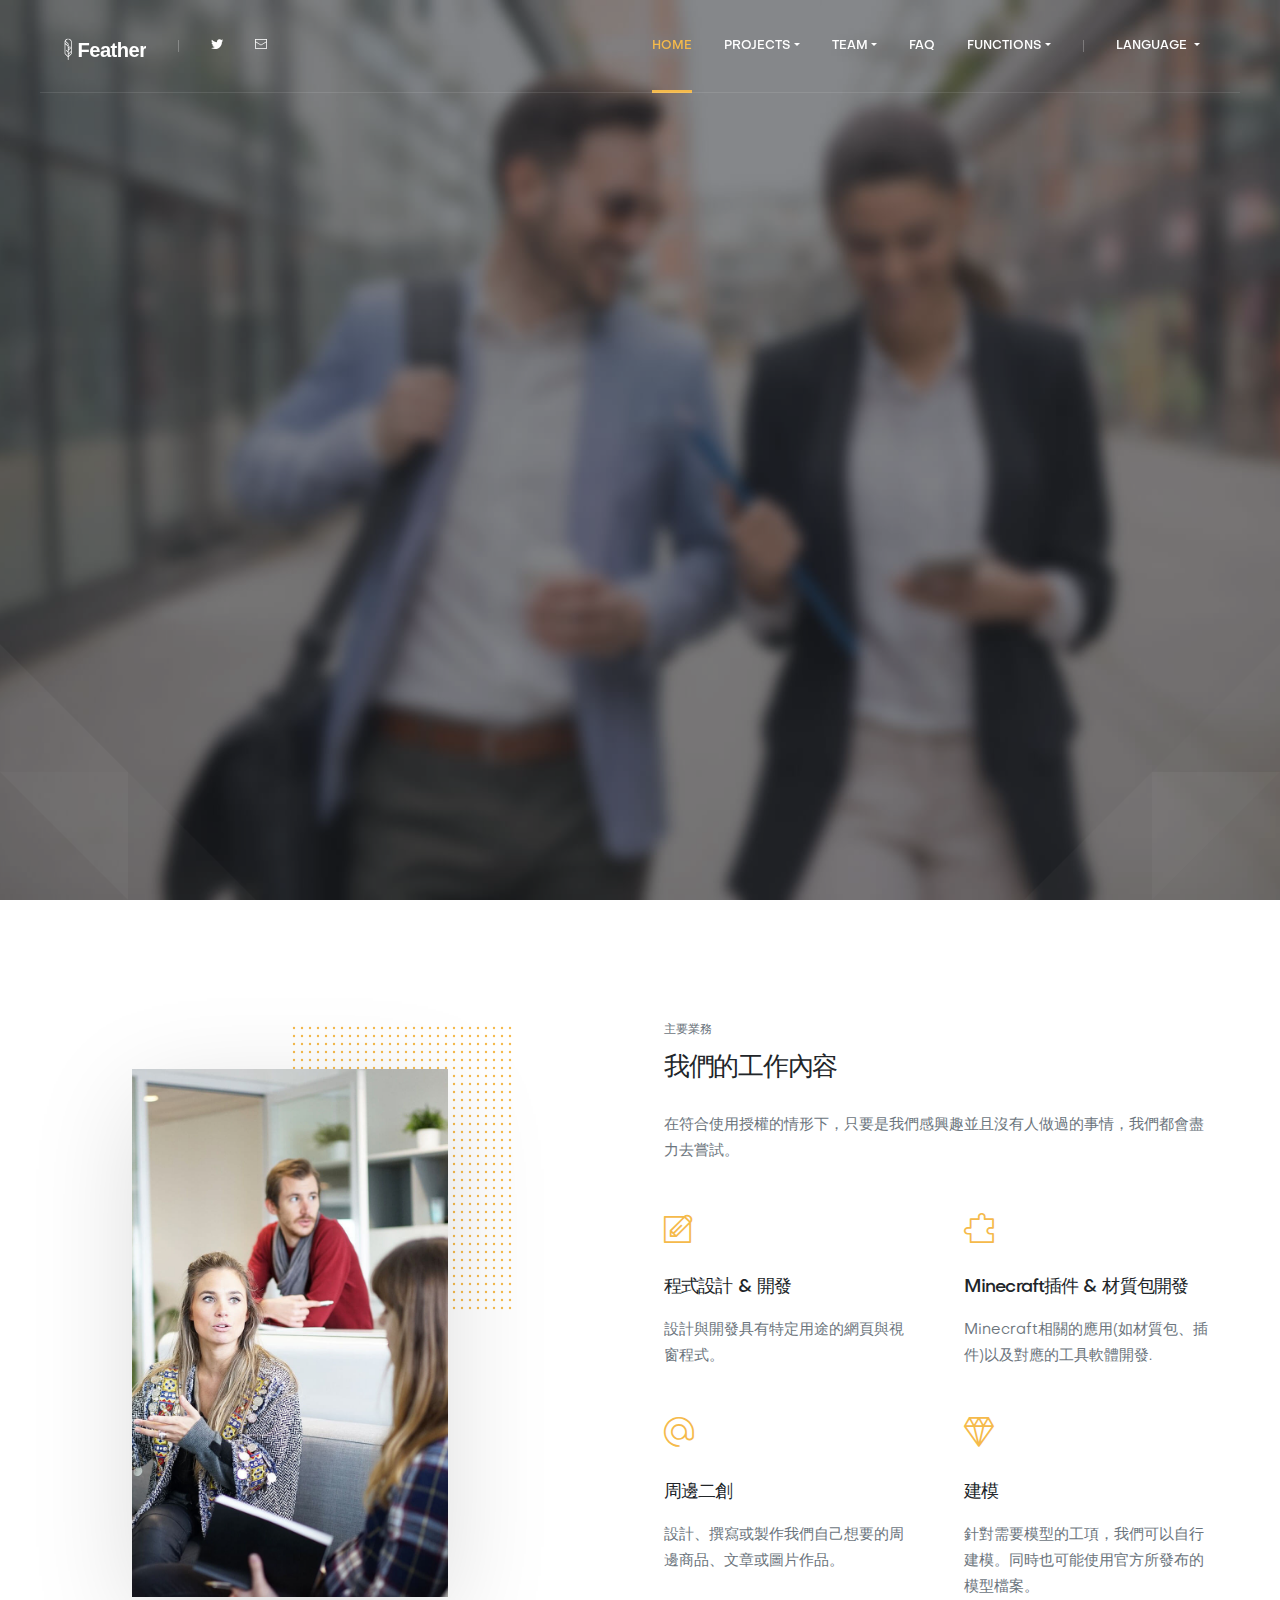
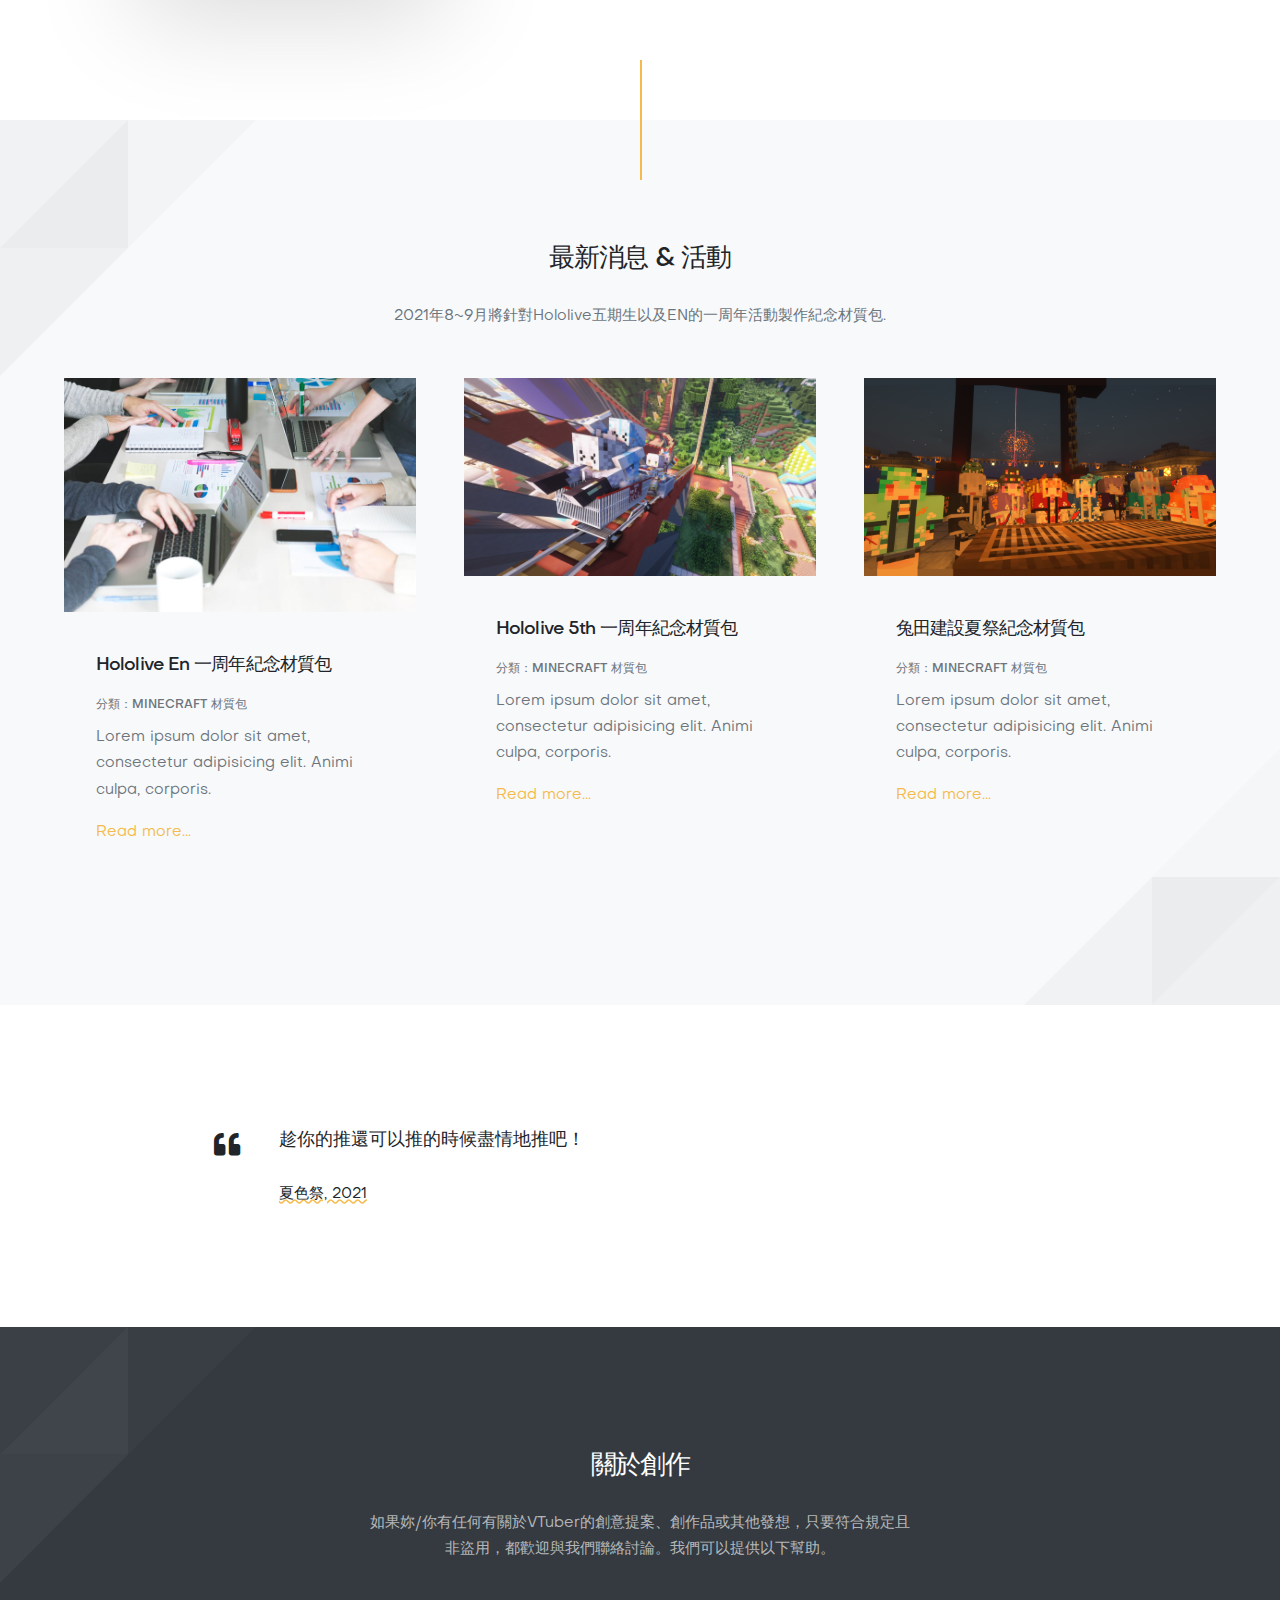
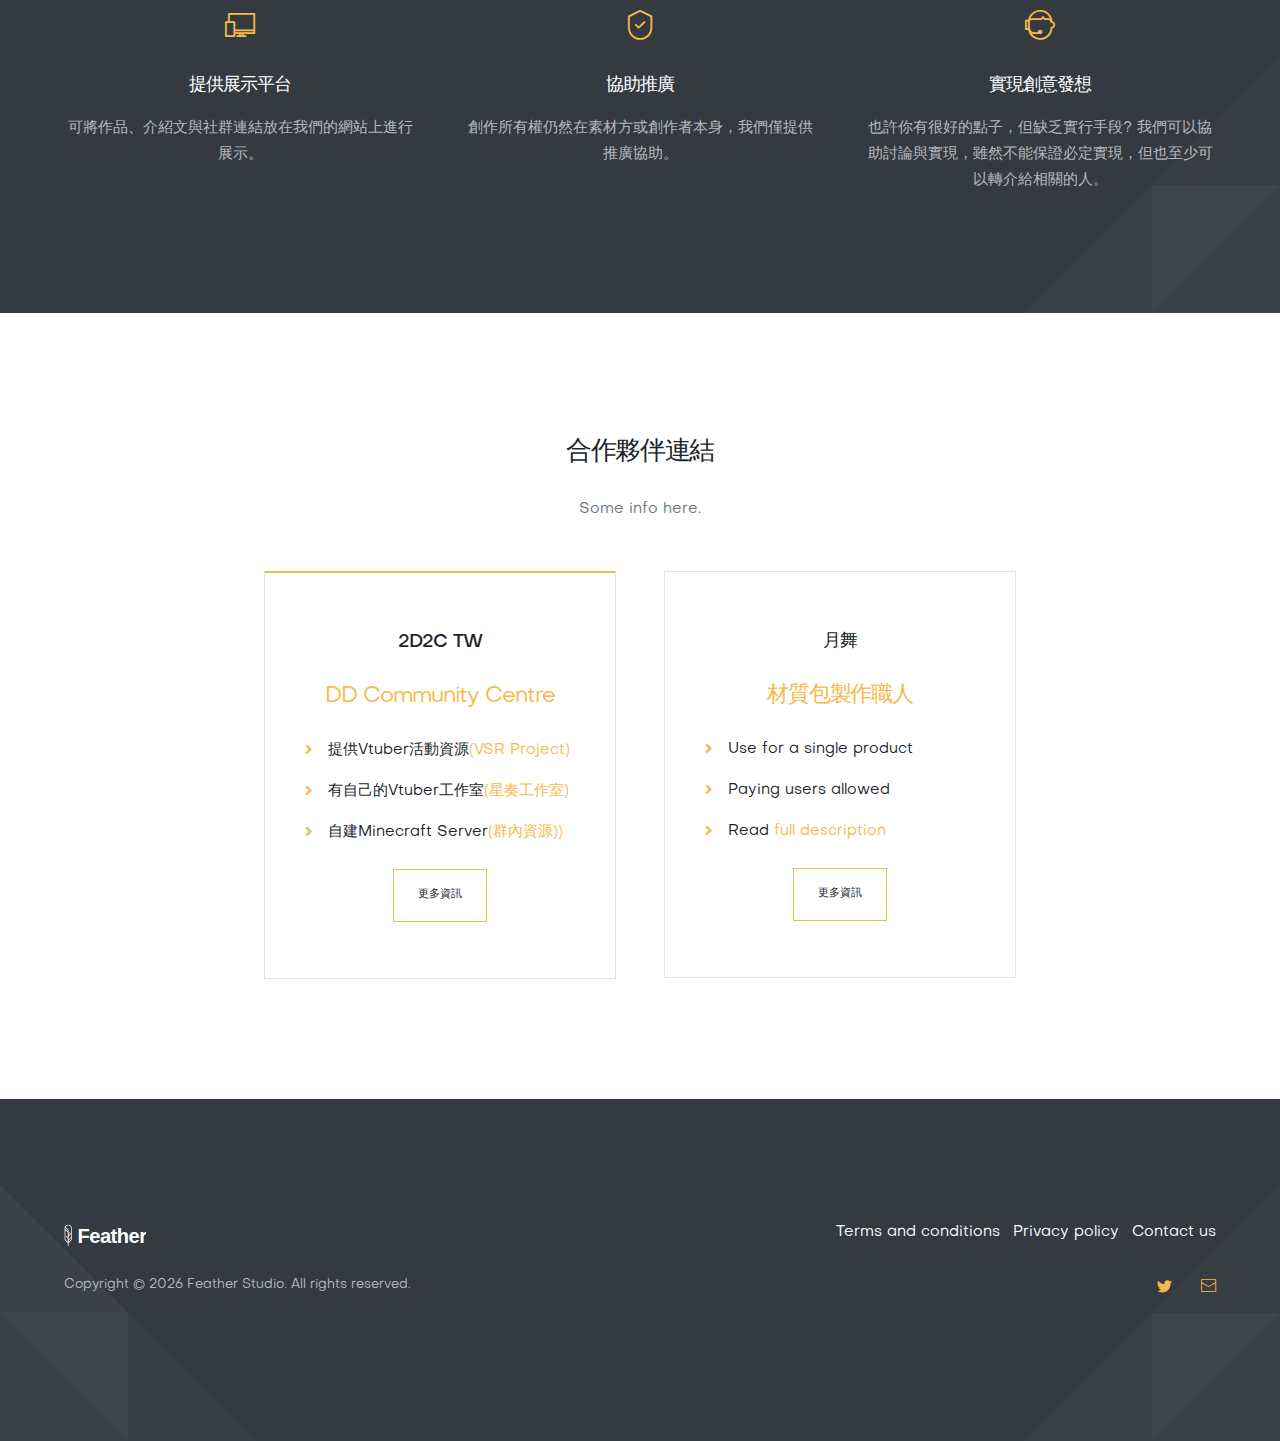
==== commit 418eb4f8: "材質翻譯完成" ====
--- a/index.html
+++ b/index.html
@@ -40,14 +40,14 @@
     <meta property="og:url" content="https://www.thefeatherstudio.com/">
     <meta property="og:title" content="Feather Studio | Welcome">
     <meta property="og:description" content="一個複合工作室，從虛擬到現實都是我們的創作範圍。">
-    <meta property="og:image" content="">
+    <meta property="og:image" content="https://www.thefeatherstudio.com/assets/img/project-5thAnniversary/5th_roller_coaster.jpg">
 
     <!-- Preview: Twitter -->
     <meta property="twitter:card" content="summary_large_image">
     <meta property="twitter:url" content="https://www.thefeatherstudio.com/">
     <meta property="twitter:title" content="Feather Studio | Welcome">
     <meta property="twitter:description" content="一個複合工作室，從虛擬到現實都是我們的創作範圍。">
-    <meta property="twitter:image" content="">
+    <meta property="twitter:image" content="https://www.thefeatherstudio.com/assets/img/project-5thAnniversary/5th_roller_coaster.jpg">
   </head>
   <body>
 
@@ -122,7 +122,7 @@
               </a>
             </li>
             <li class="nav-item">
-              <a href="holotexturepack@gmail.com" class="nav-link">
+              <a href="mailto:holotexturepack@gmail.com" class="nav-link">
                 <i class="fab icon-envelope"></i> 
                 <span class="d-xl-none ml-2">
                   E-Mail
@@ -831,8 +831,9 @@
             <p>
               <a href="#" class="footer-brand text-white">
                 <svg class="footer-brand-svg" viewBox="0 0 245 80" xmlns="http://www.w3.org/2000/svg" xmlns:xlink="http://www.w3.org/1999/xlink">
-                  <path d="M0 0 L 20 10 L 0 20 Z" class="text-primary" fill="currentColor"></path>
-                  <path d="M0 30 L 20 40 L 0 50 Z M20 45 L 0 55 L 20 65 Z M0 60 L 20 70 L 0 80 Z" fill="currentColor"></path>
+                  <!-- <path d="M0 0 L 20 10 L 0 20 Z" class="text-primary" fill="currentColor"></path>
+                  <path d="M0 30 L 20 40 L 0 50 Z M20 45 L 0 55 L 20 65 Z M0 60 L 20 70 L 0 80 Z" fill="currentColor"></path> -->
+                  <use xlink:href="#feather-icon" x="-110" y="15" height="4rem" />
                   <text x="40" y="70" font-family="Arial, sans-serif" font-size="60" font-weight="bold" letter-spacing="-.025em" fill="currentColor">Feather</text>
                 </svg>
               </a>
@@ -868,7 +869,7 @@
             <!-- Copyright -->
             <p class="text-white text-muted">
               <small>
-                &copy; Copyright <span class="current-year"></span> Simpleqode. All rights reserved.
+                 Copyright &copy; <span class="current-year"></span> Feather Studio. All rights reserved.
               </small>
             </p>
 
@@ -876,20 +877,18 @@
           <div class="col-md">
         
             <!-- Social links -->
-            <ul class="list-inline list-unstyled text-md-right">
+            <ul class="list-inline list-unstyled text-md-right">          
               <li class="list-inline-item">
-                <a href="#">
-                  <i class="fab fa-github"></i>
+                <a href="https://twitter.com/Feather_Studio_">
+                  <i class="fab fa-twitter"></i> 
                 </a>
               </li>
               <li class="list-inline-item ml-3">
-                <a href="#">
-                  <i class="fab fa-twitter"></i>
-                </a>
-              </li>
-              <li class="list-inline-item ml-3">
-                <a href="#">
-                  <i class="fab fa-instagram"></i>
+                <a href="mailto:holotexturepack@gmail.com">
+                  <i class="fab icon-envelope"></i> 
+                  <span class="d-xl-none ml-2">
+                    E-Mail
+                  </span>
                 </a>
               </li>
             </ul>
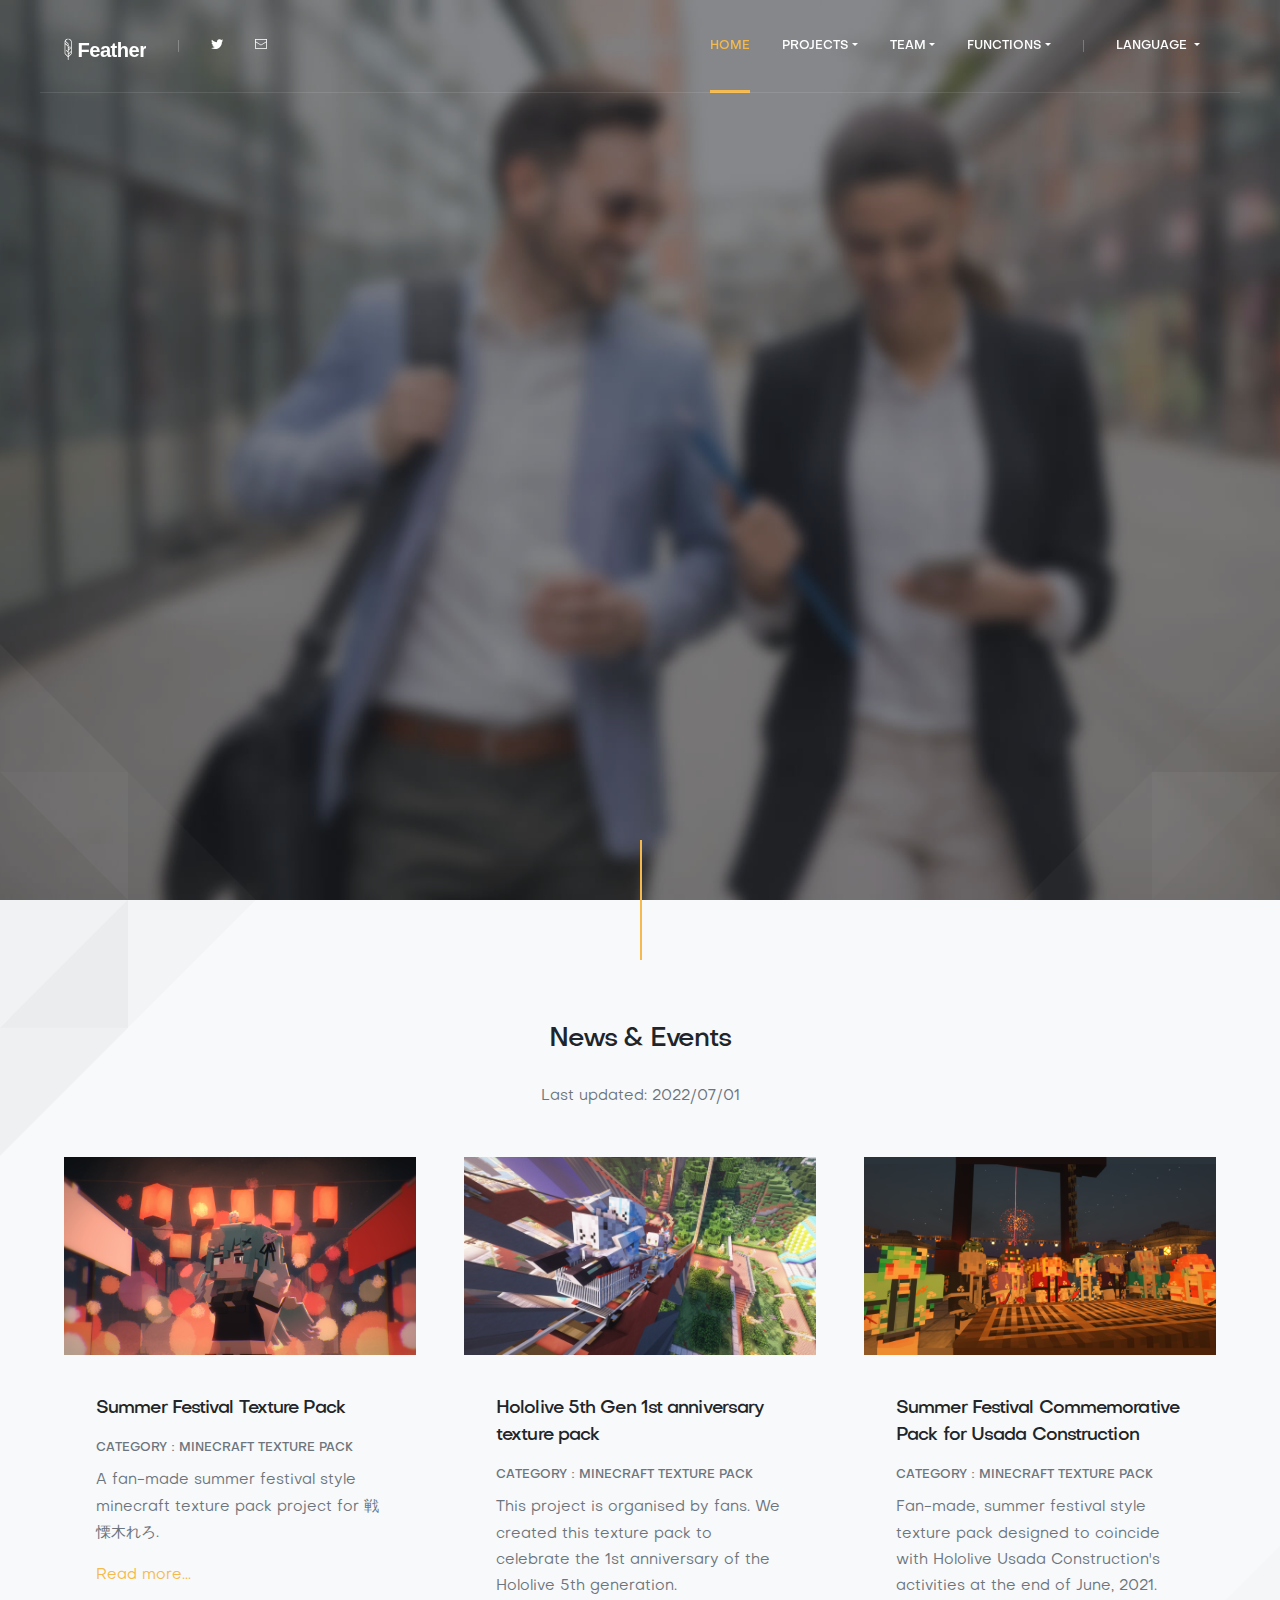
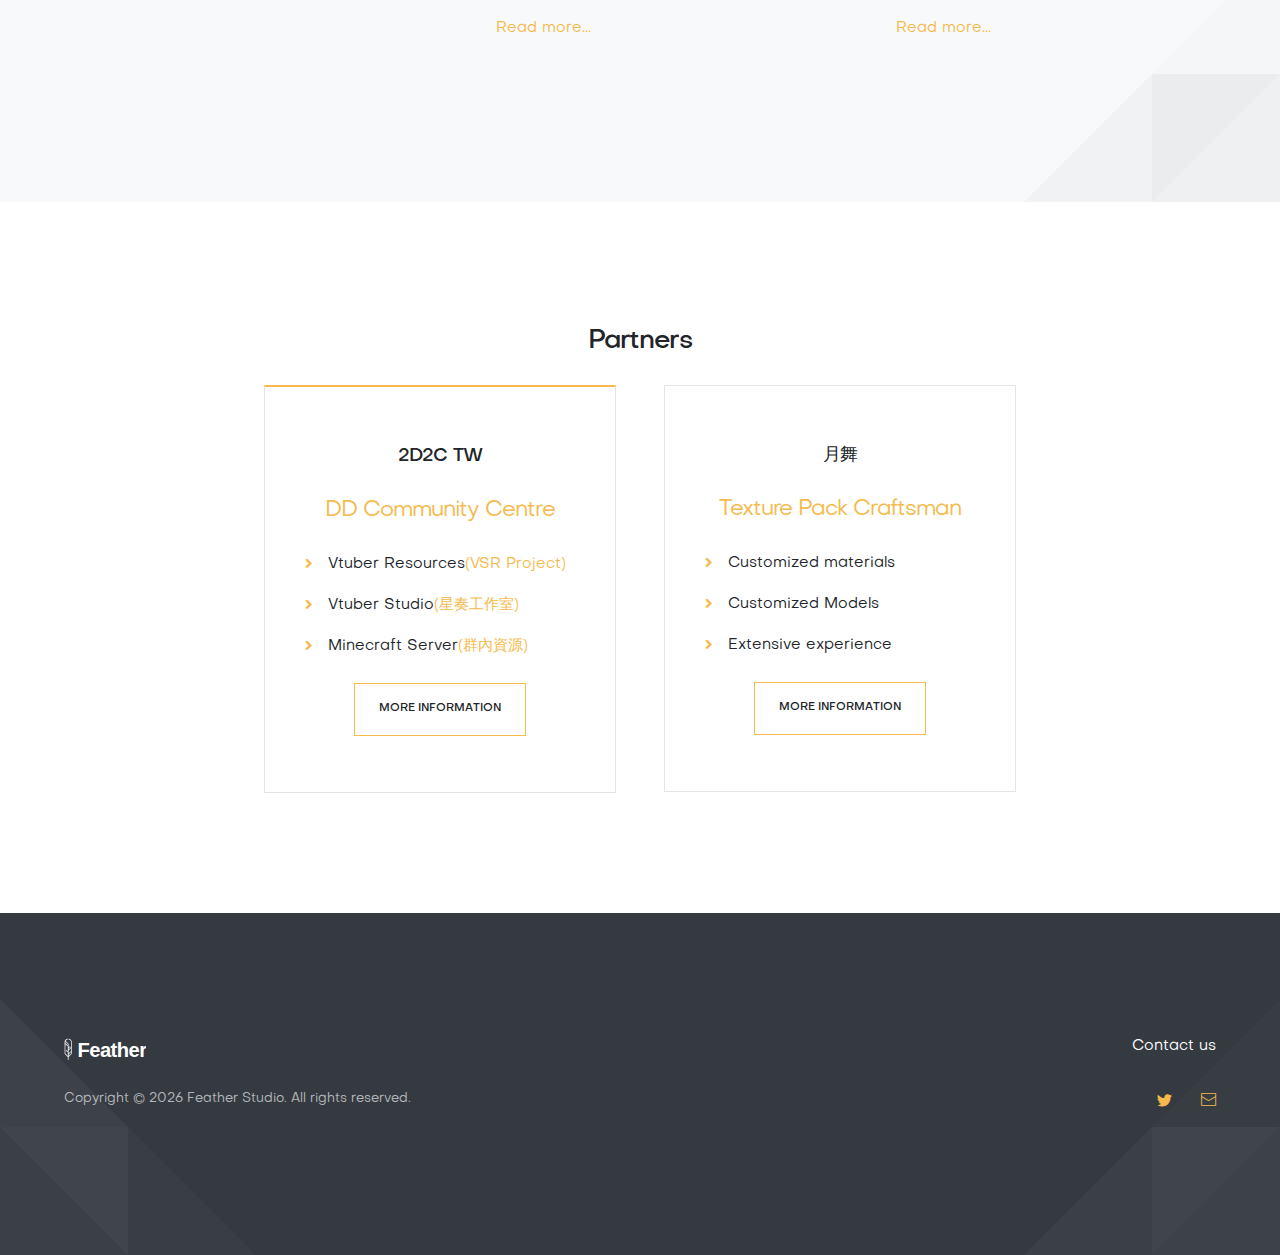
==== commit 39399869: "增加「Summer Festival Texture Pack for 戦慄木れろ」、修正工作室頁面" ====
--- a/index.html
+++ b/index.html
@@ -4,6 +4,11 @@
     <!-- Required meta tags -->
     <meta charset="utf-8">
     <meta name="viewport" content="width=device-width, initial-scale=1, shrink-to-fit=no">
+
+    <!-- Cache setting -->
+    <meta http-equiv="cache-control" content="no-cache">
+    <meta http-equiv="pragma" content="no-cache"> <!--舊式寫法，加是為了相容性。-->
+    <meta http-equiv="expires" content="0"> <!--將網頁設做立即過期。-->
 
     <!-- Favicons -->
     <link rel="apple-touch-icon" sizes="180x180" href="assets/ico/apple-touch-icon.png">
@@ -122,7 +127,7 @@
               </a>
             </li>
             <li class="nav-item">
-              <a href="mailto:holotexturepack@gmail.com" class="nav-link">
+              <a href="mailto:arcefeather@gmail.com" class="nav-link">
                 <i class="fab icon-envelope"></i> 
                 <span class="d-xl-none ml-2">
                   E-Mail
@@ -146,33 +151,34 @@
               <ul class="dropdown-menu" aria-labelledby="navbarPages">
                 <li class="dropright">
                   <a class="dropdown-item dropdown-toggle" href="#" id="pagesBlog" role="button" data-toggle="dropdown" aria-haspopup="true" aria-expanded="false">
-                    Minecraft材質包
+                    Minecraft Texture Pack
                   </a>
                   <div class="dropdown-menu" aria-labelledby="pagesBlog">                
                     <!-- <a class="dropdown-item " href="project-page.html".html">
                       測試
                     </a> -->
                     <a class="dropdown-item " href="../mcrp_2021_usaken_natsumatsuri.html">
-                      Hololive 兔田建設夏祭篇
+                      Summer Festival Commemorative Pack for Usada Construction
                     </a>
                     <a class="dropdown-item " href="../mcrp_holo5th_anniversity.html">
-                      Hololive 5期生一周年紀念
+                      <!-- Hololive 5期生一周年紀念 -->
+                      Hololive 5th Gen 1st anniversary texture pack
                     </a>
-                    <a class="dropdown-item " href="../mcrp_2021_holoen_anniversity.html">
-                      Hololive English 一周年紀念
+                    <a class="dropdown-item " href="../mcrp_2021_rero_natsumatsuri.html">
+                      Summer Festival Texture Pack for 戦慄木れろ
                     </a>
-                    <a class="dropdown-item " href="2d2c.html">
+                    <!-- <a class="dropdown-item " href="2d2c.html">
                       2D2C專用包
-                    </a>
+                    </a> -->
                   </div>
                 </li>
                 <li class="dropright">
                   <a class="dropdown-item dropdown-toggle" href="#" id="pagesShop" role="button" data-toggle="dropdown" aria-haspopup="true" aria-expanded="false">
-                    Minecraft插件
+                    Minecraft Plugins
                   </a>
                   <div class="dropdown-menu" aria-labelledby="pagesShop">
-                    <a class="dropdown-item " href="shop.html">
-                      準備中
+                    <a class="dropdown-item " href="#">
+                      Preparing...
                     </a>                
                   </div>
                 </li>
@@ -182,37 +188,37 @@
 
             <li class="nav-item dropdown">
               <a class="nav-link dropdown-toggle" href="#" id="navbarLandings" role="button" data-toggle="dropdown" aria-haspopup="true" aria-expanded="false" data-i18n="navbar-teams">
-                團隊介紹
+                Team
               </a>
               <div class="dropdown-menu" aria-labelledby="navbarLandings">
                 <!-- <a class="dropdown-item " href="blog.html">
                   大事記
                 </a> -->
                 <a class="dropdown-item " href="about.html">
-                  關於我們
+                  About us
                 </a>
                 <!-- <a class="dropdown-item " href="company.html">
                   合作夥伴
                 </a> -->
                 <a class="dropdown-item " href="contact.html">
-                  聯絡我們
-                </a>
-              </div>
-            </li>
-
-            <li class="nav-item ">
+                  Contact
+                </a>
+              </div>
+            </li>
+
+            <!-- <li class="nav-item ">
               <a href="faq.html" class="nav-link" data-i18n="navbar-faqs">
                 常見問題
               </a>
-            </li>
+            </li> -->
 
             <li class="nav-item dropdown">
               <a class="nav-link dropdown-toggle" href="#" id="navbarLandings" role="button" data-toggle="dropdown" aria-haspopup="true" aria-expanded="false" data-i18n="navbar-functions">
-                實驗性功能
+                Experimental features
               </a>
               <div class="dropdown-menu" aria-labelledby="navbarLandings">
-                <a class="dropdown-item " href="app.html">
-                  施工中...
+                <a class="dropdown-item " href="#">
+                  Preparing...
                 </a>
               </div>
             </li>
@@ -279,13 +285,13 @@
 
             <!-- Subheading -->
             <p class="lead text-white text-muted text-center mb-5" data-toggle="animation" data-animation="fadeUp" data-animation-order="2" data-animation-trigger="load">              
-              一個複合工作室，從虛擬到現實都是我們的創作範圍。
+              A composite studio, from virtual to real, is the field of our creation.
             </p>
 
             <!-- Button -->
             <p class="text-center mb-0" data-toggle="animation" data-animation="fadeUp" data-animation-order="3" data-animation-trigger="load">
-              <a href="https://themes.getbootstrap.com/product/incline-landing-page-set/" target="_blank" class="btn btn-outline-primary text-white">
-                聯絡我們
+              <a href="contact.html" target="_blank" class="btn btn-outline-primary text-white">
+                Contact Us
               </a>
             </p>
 
@@ -297,142 +303,7 @@
 
     <!-- SECTIONS
     ================================================== -->
-    <!-- SERVICES
-        ================================================== -->
-    <section class="section">
-
-      <!-- Content -->
-      <div class="container">
-        <div class="row align-items-center">
-          <div class="col-12 col-md-6 col-lg-5">
-
-            <!-- Image -->
-            <div class="img-effect img-effect-dotted mb-5 mb-md-0">
-              <img src="assets/img/55.jpg" class="img-fluid" alt="...">
-            </div>
-
-          </div>
-          <div class="col-12 col-md-6 offset-lg-1">
-
-            <!-- Preheading -->
-            <p class="mb-2 font-weight-medium text-uppercase text-xs text-muted">
-              主要業務
-            </p>
-
-            <!-- Heading -->
-            <h2 class="mb-4">
-              我們的工作內容
-            </h2>
-
-            <!-- Subheading -->
-            <p class="mb-5 text-muted">
-              在符合使用授權的情形下，只要是我們感興趣並且沒有人做過的事情，我們都會盡力去嘗試。
-            </p>
-
-            <div class="row">
-              <div class="col-12 col-lg-6">
-
-                <!-- Item -->
-                <div class="mb-5">
-
-                  <!-- Icon -->
-                  <div class="text-primary mb-4">
-                    <span class="icon icon-edit icon-2x"></span>
-                  </div>
-
-                  <!-- Heading -->
-                  <h4 class="mb-3">
-                    程式設計 & 開發
-                  </h4>
-
-                  <!-- Content -->
-                  <p class="text-muted mb-0">
-                    設計與開發具有特定用途的網頁與視窗程式。
-                  </p>
-
-                </div>
-
-              </div>
-              <div class="col-12 col-lg-6">
-
-                <!-- Item -->
-                <div class="mb-5">
-
-                  <!-- Icon -->
-                  <div class="text-primary mb-4">
-                    <span class="icon icon-puzzle icon-2x"></span>
-                  </div>
-
-                  <!-- Heading -->
-                  <h4 class="mb-3">
-                    Minecraft插件 & 材質包開發
-                  </h4>
-
-                  <!-- Content -->
-                  <p class="text-muted mb-0">
-                    Minecraft相關的應用(如材質包、插件)以及對應的工具軟體開發.
-                  </p>
-
-                </div>
-
-              </div>
-            </div> <!-- / .row -->
-
-            <div class="row">
-              <div class="col-12 col-lg-6">
-
-                <!-- Item -->
-                <div class="mb-5 mb-lg-0">
-
-                  <!-- Icon -->
-                  <div class="text-primary mb-4">
-                    <span class="icon icon-at icon-2x"></span>
-                  </div>
-
-                  <!-- Heading -->
-                  <h4 class="mb-3">
-                    周邊二創
-                  </h4>
-
-                  <!-- Content -->
-                  <p class="text-muted mb-0">
-                    設計、撰寫或製作我們自己想要的周邊商品、文章或圖片作品。
-                  </p>
-
-                </div>
-
-              </div>
-              <div class="col-12 col-lg-6">
-
-                <!-- Item -->
-                <div class="mb-0">
-
-                  <!-- Icon -->
-                  <div class="text-primary mb-4">
-                    <span class="icon icon-diamond icon-2x"></span>
-                  </div>
-
-                  <!-- Heading -->
-                  <h4 class="mb-3">
-                    建模
-                  </h4>
-
-                  <!-- Content -->
-                  <p class="text-muted mb-0">
-                    針對需要模型的工項，我們可以自行建模。同時也可能使用官方所發布的模型檔案。
-                  </p>
-
-                </div>
-
-              </div>
-            </div> <!-- / .row -->
-
-          </div>
-        </div> <!-- / .row -->
-      </div> <!-- / .container -->
-
-    </section>
-
+    
     <!-- NEWS
         ================================================== -->
     <section class="section bg-light">
@@ -451,12 +322,12 @@
 
             <!-- Heading -->
             <h2 class="mb-4 text-center">
-              最新消息 & 活動
+              News & Events
             </h2>
 
             <!-- Subheading -->
             <p class="text-center text-muted mb-5">
-              2021年8~9月將針對Hololive五期生以及EN的一周年活動製作紀念材質包.
+              Last updated: 2022/07/01
             </p>
 
           </div>
@@ -468,28 +339,28 @@
             <div class="card border-0 mb-3 mb-md-0">
 
               <!-- Image -->
-              <img src="assets/img/24.jpg" class="card-img-top" alt="...">
+              <img src="assets/img/project-summerFestivalRebuild/wananaki_matsuri.png" class="card-img-top" alt="...">
 
               <!-- Body -->
               <div class="card-body">
 
                 <!-- Title -->
                 <h4 class="card-title">
-                  Hololive En 一周年紀念材質包
+                  Summer Festival Texture Pack
                 </h4>
 
                 <!-- subheading -->
                 <p class="mb-2 font-weight-medium text-uppercase text-xs text-muted">
-                  分類：minecraft 材質包
+                  Category：minecraft Texture Pack
                 </p>
 
                 <!-- Text -->
                 <p class="card-text text-muted">
-                  Lorem ipsum dolor sit amet, consectetur adipisicing elit. Animi culpa, corporis.
+                  A fan-made summer festival style minecraft texture pack project for 戦慄木れろ.
                 </p>
 
                 <!-- Link -->
-                <a href="#!">
+                <a href="mcrp_2021_rero_natsumatsuri.html">
                   Read more...
                 </a>
 
@@ -511,21 +382,21 @@
 
                 <!-- Title -->
                 <h4 class="card-title">
-                  Hololive 5th 一周年紀念材質包
+                  Hololive 5th Gen 1st anniversary texture pack
                 </h4>
 
                 <!-- subheading -->
                 <p class="mb-2 font-weight-medium text-uppercase text-xs text-muted">
-                  分類：minecraft 材質包
+                  Category：minecraft Texture Pack
                 </p>
 
                 <!-- Text -->
                 <p class="card-text text-muted">
-                  Lorem ipsum dolor sit amet, consectetur adipisicing elit. Animi culpa, corporis.
+                  This project is organised by fans. We created this texture pack to celebrate the 1st anniversary of the Hololive 5th generation.
                 </p>
 
                 <!-- Link -->
-                <a href="#!">
+                <a href="mcrp_holo5th_anniversity.html">
                   Read more...
                 </a>
 
@@ -547,21 +418,21 @@
 
                 <!-- Title -->
                 <h4 class="card-title">
-                  兔田建設夏祭紀念材質包
+                  Summer Festival Commemorative Pack for Usada Construction
                 </h4>
 
                 <!-- subheading -->
                 <p class="mb-2 font-weight-medium text-uppercase text-xs text-muted">
-                  分類：minecraft 材質包
+                  Category：minecraft Texture Pack
                 </p>
             
                 <!-- Text -->
                 <p class="card-text text-muted">
-                  Lorem ipsum dolor sit amet, consectetur adipisicing elit. Animi culpa, corporis.
+                  Fan-made, summer festival style texture pack designed to coincide with Hololive Usada Construction's activities at the end of June, 2021.
                 </p>
 
                 <!-- Link -->
-                <a href="#!">
+                <a href="mcrp_2021_usaken_natsumatsuri.html">
                   Read more...
                 </a>
 
@@ -575,42 +446,9 @@
 
     </section>
 
-    <!-- QUOTE
+    <!-- PRICING (友站)
     ================================================== -->
     <section class="section">
-
-      <!-- Content -->
-      <div class="container">
-        <div class="row justify-content-center">
-          <div class="col-md-9">
-
-            <!-- Quote -->
-            <div class="quote">
-              <blockquote class="quote-blockquote">
-                <p class="quote-blockquote-content">
-                  趁你的推還可以推的時候盡情地推吧！
-                </p>
-                <footer class="quote-blockquote-footer">
-                  <span class="text-zigzag">
-                    夏色祭, 2021
-                  </span>
-                </footer>
-              </blockquote>
-            </div> <!-- / .quote -->
-
-          </div>
-        </div> <!-- / .row -->
-      </div> <!-- / .container -->
-
-    </section>
-
-    <!-- FEATURES (改成人員徵求、創意徵求)
-    ================================================== -->
-    <section class="section bg-dark">
-
-      <!-- Triangles -->
-      <div class="bg-triangle bg-triangle-light bg-triangle-top bg-triangle-left"></div>
-      <div class="bg-triangle bg-triangle-light bg-triangle-bottom bg-triangle-right"></div>
 
       <!-- Content -->
       <div class="container">
@@ -618,110 +456,14 @@
           <div class="col-md-8 col-lg-6">
 
             <!-- Heading -->
-            <h2 class="text-white text-center mb-4">
-              關於創作
+            <h2 class="text-center mb-4">
+              Partners
             </h2>
 
             <!-- Subheading -->
-            <p class="text-white text-muted text-center mb-5">
-              如果妳/你有任何有關於VTuber的創意提案、創作品或其他發想，只要符合規定且非盜用，都歡迎與我們聯絡討論。我們可以提供以下幫助。
-            </p>
-
-          </div>
-        </div> <!-- / .row -->
-        <div class="row">
-          <div class="col-md-4">
-
-            <!-- Item -->
-            <div class="text-center mb-5 mb-md-0">
-
-              <!-- Icon -->
-              <div class="text-primary mb-4">
-                <span class="icon-devices icon-2x"></span>
-              </div>
-
-              <!-- Heading -->
-              <h4 class="text-white mb-3">
-                提供展示平台
-              </h4>
-
-              <!-- Content -->
-              <p class="text-white text-muted mb-0">
-                可將作品、介紹文與社群連結放在我們的網站上進行展示。
-              </p>
-
-            </div>
-
-          </div>
-          <div class="col-md-4">
-
-            <!-- Item -->
-            <div class="text-center mb-5 mb-md-0">
-
-              <!-- Icon -->
-              <div class="text-primary mb-4">
-                <span class="icon-shield icon-2x"></span>
-              </div>
-
-              <!-- Heading -->
-              <h4 class="text-white mb-3">
-                協助推廣
-              </h4>
-
-              <!-- Content -->
-              <p class="text-white text-muted mb-0">
-                創作所有權仍然在素材方或創作者本身，我們僅提供推廣協助。
-              </p>
-
-            </div>
-
-          </div>
-          <div class="col-md-4">
-
-            <!-- Item -->
-            <div class="text-center">
-
-              <!-- Icon -->
-              <div class="text-primary mb-4">
-                <span class="icon icon-support icon-2x"></span>
-              </div>
-
-              <!-- Heading -->
-              <h4 class="text-white mb-3">
-                實現創意發想
-              </h4>
-
-              <!-- Content -->
-              <p class="text-white text-muted mb-0">
-                也許你有很好的點子，但缺乏實行手段? 我們可以協助討論與實現，雖然不能保證必定實現，但也至少可以轉介給相關的人。
-              </p>
-
-            </div>
-
-          </div>
-        </div> <!-- / .row -->
-      </div> <!-- / .container -->
-
-    </section>
-
-    <!-- PRICING (友站)
-    ================================================== -->
-    <section class="section">
-
-      <!-- Content -->
-      <div class="container">
-        <div class="row justify-content-center">
-          <div class="col-md-8 col-lg-6">
-
-            <!-- Heading -->
-            <h2 class="text-center mb-4">
-              合作夥伴連結
-            </h2>
-
-            <!-- Subheading -->
-            <p class="text-muted text-center mb-5">
+            <!-- <p class="text-muted text-center mb-5">
               Some info here.
-            </p>
+            </p> -->
 
           </div>
         </div> <!-- / .row -->
@@ -747,19 +489,19 @@
                 <!-- Text -->
                 <ul class="card-text list-iconed">
                   <li class="list-iconed-item">
-                    提供Vtuber活動資源<a href="https://hackmd.io/@2d2c/info#VSR-Project" target="_blank">(VSR Project)</a>
+                    Vtuber Resources<a href="https://hackmd.io/@2d2c/info#VSR-Project" target="_blank">(VSR Project)</a>
                   </li>
                   <li class="list-iconed-item">
-                    有自己的Vtuber工作室<a href="https://hackmd.io/@2d2c/info#%E6%98%9F%E5%A5%8F%E5%B7%A5%E4%BD%9C%E5%AE%A4-Seisou-Studio" target="_blank">(星奏工作室)</a>
+                    Vtuber Studio<a href="https://hackmd.io/@2d2c/info#%E6%98%9F%E5%A5%8F%E5%B7%A5%E4%BD%9C%E5%AE%A4-Seisou-Studio" target="_blank">(星奏工作室)</a>
                   </li>
                   <li class="list-iconed-item">
-                    自建Minecraft Server<a href="https://hackmd.io/@2d2c/info#2D2C-TWDD-Community-Centre%E5%85%AC%E9%96%8B%E7%BE%A4" target="_blank">(群內資源))</a>
+                    Minecraft Server<a href="https://hackmd.io/@2d2c/info#2D2C-TWDD-Community-Centre%E5%85%AC%E9%96%8B%E7%BE%A4" target="_blank">(群內資源)</a>
                   </li>
                 </ul>
 
                 <!-- Button -->
                 <a href="https://hackmd.io/@2d2c/info#%E8%B3%87%E8%A8%8A" target="_blank" class="btn btn-outline-primary">
-                  更多資訊
+                  More information
                 </a>
 
               </div>
@@ -782,25 +524,25 @@
 
                 <!-- Price -->
                 <h3 class="card-title font-weight-normal text-primary">
-                  材質包製作職人
+                  Texture Pack Craftsman
                 </h3>
 
                 <!-- Text -->
                 <ul class="card-text list-iconed">
                   <li class="list-iconed-item">
-                    Use for a single product
+                    Customized materials
                   </li>
                   <li class="list-iconed-item">
-                    Paying users allowed
+                    Customized Models
                   </li>
                   <li class="list-iconed-item">
-                    Read&nbsp;<a href="https://themes.getbootstrap.com/licenses/#fullExtendedLicense" target="_blank">full description</a>
+                    Extensive experience
                   </li>
                 </ul>
 
                 <!-- Button -->
                 <a href="../../月舞.html" target="_self" class="btn btn-outline-primary">
-                  更多資訊
+                  More information
                 </a>
 
               </div>
@@ -844,7 +586,7 @@
         
             <!-- Links -->
             <ul class="list-unstyled list-inline text-md-right">
-              <li class="list-inline-item mr-2">
+              <!-- <li class="list-inline-item mr-2">
                 <a href="#" class="text-white">
                   Terms and conditions
                 </a>
@@ -853,9 +595,9 @@
                 <a href="#" class="text-white">
                   Privacy policy
                 </a>
-              </li>
+              </li> -->
               <li class="list-inline-item">
-                <a href="#" class="text-white">
+                <a href="contact.html" class="text-white">
                   Contact us
                 </a>
               </li>
@@ -884,7 +626,7 @@
                 </a>
               </li>
               <li class="list-inline-item ml-3">
-                <a href="mailto:holotexturepack@gmail.com">
+                <a href="mailto:arcefeather@gmail.com">
                   <i class="fab icon-envelope"></i> 
                   <span class="d-xl-none ml-2">
                     E-Mail
@@ -939,7 +681,7 @@
 
     <script src="assets/libs/historyjs/scripts/bundled/html4+html5/jquery.history.js"></script>
     <script src="assets/libs/js-url/url.min.js"></script>
-    <script src="assets/i18n/global_languages.js"></script>
+    <script src="assets/i18n/20211016-languages.js"></script>
 
   </body>
 </html>